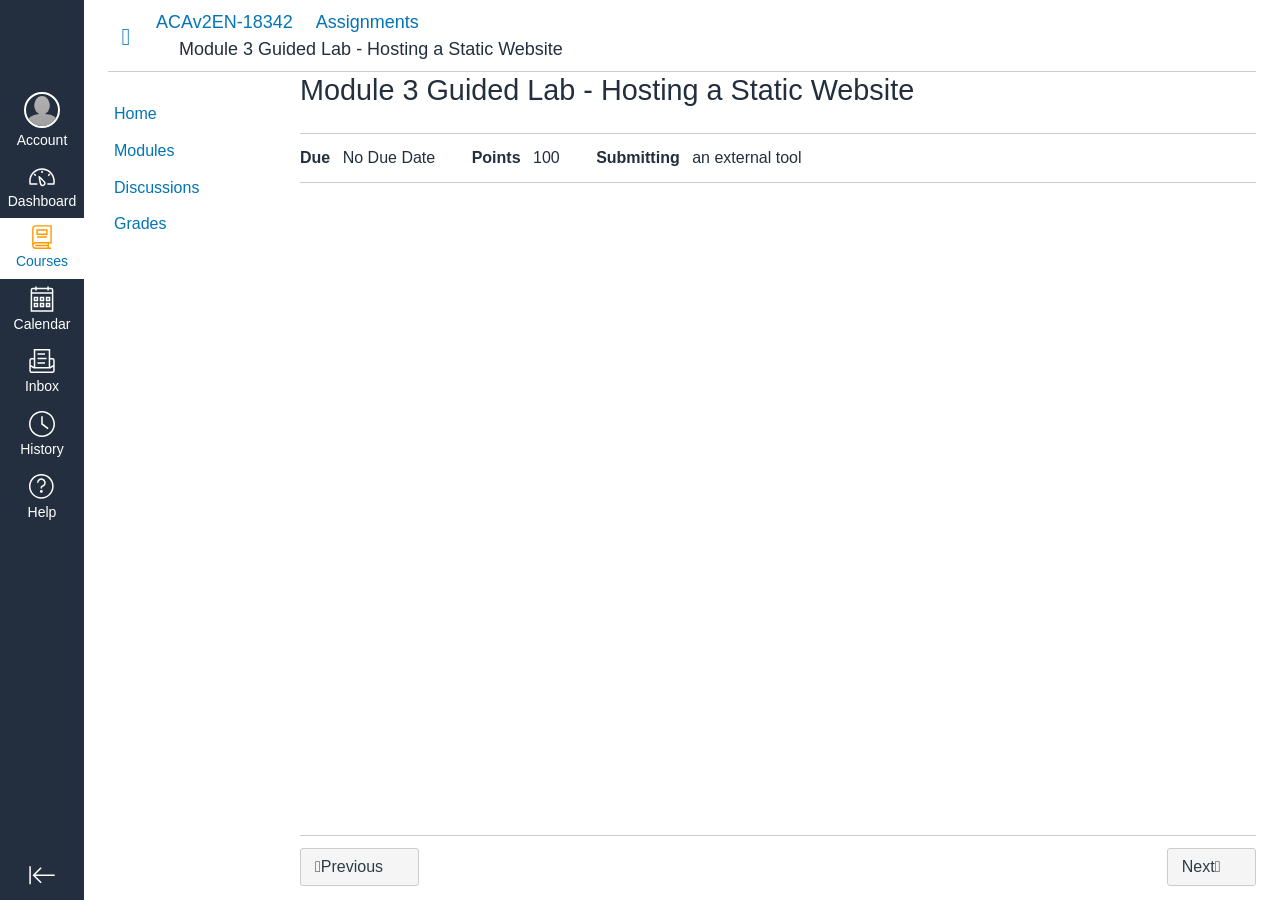
==== index.html @ f950e0c1 "static website" ====
<!DOCTYPE html>
<!-- saved from url=(0090)https://awsacademy.instructure.com/courses/18342/assignments/147655?module_item_id=1503015 -->
<html class="" dir="ltr" lang="en"><head><meta http-equiv="Content-Type" content="text/html; charset=UTF-8">
  
  <meta name="sentry-trace" content="92bba5d612334ba9909dcc5f25b57847-c529795a27c467dd-0">
  <link rel="preload" href="https://du11hjcvx0uqb.cloudfront.net/dist/fonts/lato/extended/Lato-Regular-bd03a2cc27.woff2" as="font" type="font/woff2" crossorigin="anonmyous">
  <link rel="preload" href="https://du11hjcvx0uqb.cloudfront.net/dist/fonts/lato/extended/Lato-Bold-cccb897485.woff2" as="font" type="font/woff2" crossorigin="anonmyous">
  <link rel="preload" href="https://du11hjcvx0uqb.cloudfront.net/dist/fonts/lato/extended/Lato-Italic-4eb103b4d1.woff2" as="font" type="font/woff2" crossorigin="anonmyous">
  <link rel="stylesheet" media="screen" href="./index_files/fonts-43e9c545fc.css">
    <script async="" src="./index_files/analytics.js.download"></script><script>if (navigator.userAgent.match(/(MSIE|Trident\/)/)) location.replace('/ie-is-not-supported.html')</script>
  
  <link rel="shortcut icon" type="image/x-icon" href="https://instructure-uploads-pdx.s3.us-west-2.amazonaws.com/account_156910000000000001/attachments/1901/aws_logo.png">
  <link rel="apple-touch-icon" href="https://du11hjcvx0uqb.cloudfront.net/dist/images/apple-touch-icon-585e5d997d.png">
  <link rel="stylesheet" media="all" href="./index_files/variables-7dd4b80918af0e0218ec0229e4bd5873.css">
  <link rel="stylesheet" media="all" href="./index_files/common-ade423d068.css">
  <meta name="apple-itunes-app" content="app-id=480883488">
<link rel="manifest" href="https://awsacademy.instructure.com/web-app-manifest/manifest.json">
  <meta name="viewport" content="width=device-width, initial-scale=1">
  <meta name="theme-color" content="#232f3e">
  <link rel="stylesheet" media="all" href="./index_files/assignments-492b59adc7.css">
<link rel="stylesheet" media="all" href="./index_files/new_user_tutorials-2950c871dd.css">
  
  <script>
    function _earlyClick(e){
      var c = e.target
      while (c && c.ownerDocument) {
        if (c.getAttribute('href') == '#' || c.getAttribute('data-method')) {
          if (!e.defaultPrevented) {
            e.preventDefault()
          }
          (_earlyClick.clicks = _earlyClick.clicks || []).push(c)
          break
        }
        c = c.parentNode
      }
    }
    document.addEventListener('click', _earlyClick)
  </script>


  <script>
    INST = {"environment":"production","allowMediaComments":true,"kalturaSettings":{"domain":"pdx.nv.instructuremedia.com","resource_domain":"pdx.nv.instructuremedia.com","rtmp_domain":"pdx.rtmp.instructuremedia.com","partner_id":3,"subpartner_id":0,"player_ui_conf":0,"kcw_ui_conf":0,"upload_ui_conf":0,"max_file_size_bytes":534773760,"js_uploader":"yes"},"disableGooglePreviews":true,"logPageViews":true,"editorButtons":[{"name":"6-Vocareum Labs","id":1253720,"favorite":false,"url":"https://labs.vocareum.com/lti/vclab.php","icon_url":"https://labs.vocareum.com/shared/ico/v_42x42.png","canvas_icon_class":null,"width":800,"height":400,"use_tray":false,"description":""}]};
    ENV = {"ASSET_HOST":"https://du11hjcvx0uqb.cloudfront.net","active_brand_config_json_url":"https://du11hjcvx0uqb.cloudfront.net/dist/brandable_css/d6bd41b00138c124f462107ddd2162d8/variables-7dd4b80918af0e0218ec0229e4bd5873.json","url_to_what_gets_loaded_inside_the_tinymce_editor_css":["https://du11hjcvx0uqb.cloudfront.net/dist/brandable_css/d6bd41b00138c124f462107ddd2162d8/variables-7dd4b80918af0e0218ec0229e4bd5873.css","https://du11hjcvx0uqb.cloudfront.net/dist/brandable_css/new_styles_normal_contrast/bundles/what_gets_loaded_inside_the_tinymce_editor-a64c7fe33c.css","https://du11hjcvx0uqb.cloudfront.net/dist/brandable_css/no_variables/bundles/fonts-43e9c545fc.css"],"url_for_high_contrast_tinymce_editor_css":["https://du11hjcvx0uqb.cloudfront.net/dist/brandable_css/default/variables-high_contrast-7dd4b80918af0e0218ec0229e4bd5873.css","https://du11hjcvx0uqb.cloudfront.net/dist/brandable_css/new_styles_high_contrast/bundles/what_gets_loaded_inside_the_tinymce_editor-fa0672d544.css","https://du11hjcvx0uqb.cloudfront.net/dist/brandable_css/no_variables/bundles/fonts-43e9c545fc.css"],"current_user_id":"67122","current_user_global_id":"156910000000067122","current_user_roles":["user","student"],"current_user_is_student":true,"current_user_types":[],"current_user_disabled_inbox":false,"discussions_reporting":true,"files_domain":"cluster284.canvas-user-content.com","DOMAIN_ROOT_ACCOUNT_ID":"156910000000000001","k12":false,"help_link_name":"Help","help_link_icon":"help","use_high_contrast":false,"auto_show_cc":false,"disable_celebrations":false,"disable_keyboard_shortcuts":false,"LTI_LAUNCH_FRAME_ALLOWANCES":["geolocation *","microphone *","camera *","midi *","encrypted-media *","autoplay *","clipboard-write *","display-capture *"],"DEEP_LINKING_POST_MESSAGE_ORIGIN":"https://awsacademy.instructure.com","DEEP_LINKING_LOGGING":null,"comment_library_suggestions_enabled":false,"SETTINGS":{"open_registration":true,"collapse_global_nav":false,"release_notes_badge_disabled":false,"filter_speed_grader_by_student_group":false},"FULL_STORY_ENABLED":false,"SENTRY_FRONTEND":{"dsn":"https://355a1d96717e4038ac25aa852fa79a8f@sentry.insops.net/388","org_slug":"instructure","base_url":"https://sentry.insops.net","normalized_route":"/courses/{course_id}/assignments/{id}","errors_sample_rate":"0.0005","traces_sample_rate":"0.0005","url_deny_pattern":"instructure-uploads.*amazonaws.com","environment":"Production","revision":"canvas-lms@20220427.206"},"API_GATEWAY_URI":"https://api.us-west-2.instructure.com/graphql/future","DATA_COLLECTION_ENDPOINT":"https://canvas-frontend-data-pdx-prod.inscloudgate.net/submit","DIRECT_SHARE_ENABLED":false,"FEATURES":{"featured_help_links":true,"feature_flag_filters":true,"conferencing_in_planner":true,"word_count_in_speed_grader":true,"observer_picker":false,"lti_platform_storage":false,"scale_equation_images":true,"new_equation_editor":true,"buttons_and_icons_cropper":false,"course_paces_blackout_dates":false,"product_tours":false,"files_dnd":true,"usage_rights_discussion_topics":true,"granular_permissions_manage_users":true,"create_course_subaccount_picker":true,"lti_deep_linking_module_index_menu_modal":true,"lti_multiple_assignment_deep_linking":true,"buttons_and_icons_root_account":false,"embedded_release_notes":true,"canvas_k6_theme":false,"new_math_equation_handling":true},"current_user":{"id":"67122","anonymous_id":"1fsi","display_name":"KARINGALA ARUSH","avatar_image_url":"https://awsacademy.instructure.com/images/messages/avatar-50.png","html_url":"https://awsacademy.instructure.com/about/67122","pronouns":null},"page_view_update_url":"/page_views/15efdcd4-dd0a-467d-abfa-5e573e029f82?page_view_token=eyJ0eXAiOiJKV1QiLCJhbGciOiJIUzI1NiJ9.eyJpIjoiMTVlZmRjZDQtZGQwYS00NjdkLWFiZmEtNWU1NzNlMDI5ZjgyIiwidSI6MTU2OTEwMDAwMDAwMDY3MTIyLCJjIjoiMjAyMi0wNS0wMVQxMzowODo0MC4xNVoifQ.XmEaYxtPCYfEEmZvnhrkFov3ZyvgoB962ejs9Vl2hf4","context_asset_string":"course_18342","ping_url":"https://awsacademy.instructure.com/api/v1/courses/18342/ping","TIMEZONE":"Asia/Kolkata","CONTEXT_TIMEZONE":"Asia/Kolkata","LOCALES":["en"],"BIGEASY_LOCALE":"en_US","FULLCALENDAR_LOCALE":"en","MOMENT_LOCALE":"en","rce_auto_save_max_age_ms":86400000,"K5_USER":false,"K5_HOMEROOM_COURSE":false,"K5_SUBJECT_COURSE":false,"media_comment_asset_string":"user_67122","COURSE_ID":"18342","SUBMISSION_ID":"9981021","FIRST_ANNOTATION_SUBMISSION":false,"redirect_return_success_url":"https://awsacademy.instructure.com/courses/18342/modules","redirect_return_cancel_url":"https://awsacademy.instructure.com/courses/18342/modules","badge_counts":{"submissions":0},"notices":[],"active_context_tab":"assignments"};
    BRANDABLE_CSS_HANDLEBARS_INDEX = [["new_styles_normal_contrast","new_styles_high_contrast","new_styles_normal_contrast_rtl","new_styles_high_contrast_rtl"],{"10":["8300658022",0,"250b5824c2",2],"15":["fc26aa5fd4",0,"f904416063",2],"19":["df5777ed9c"],"61":["f3934dab06","f405852bb2","ee5810890b","3fd9943b9a"],"64":["6d90a3d213",0,"cace9d4281",2],"67":["8b57f54e71",0,"43833dde85",2],"71":["35b89b103a","4304be7d41","58dbfc2651","2932678b1c"],"06":["4526e0502d",0,"4ca4dedba8",2],"f0":["7c947dce20",0,0,0],"c8":["12d5e4d1e8","9f7b02d283","4ebd280f3e","b547456f4c"],"1e":["7360c722db","d924b1a50e","de7069e18f","b579f0fc1d"],"b3":["8ebc71ebc3","cf8efa05c8","4efdc93a21","fd6d3a9780"],"4f":["0a2c3dcf2f",0,"79668e6396",2],"0c":["c26e82abac",0,"b71e9cbd6d",2],"da":["efb9fe6d7c","edbd1b5e83","a6dc56afb7","dfb2d13098"],"1d":["a3bfcb7961",0,"90682b3bbe",2],"08":["64bff5a97d"],"e2":["11429f119a"],"9f":["35936a18c3",0,0,0],"2b":["abf63f48ef","bf8e135ffe","378e0c136b","9833e305e6"],"2c":["6d919206cd",0,0,0],"c2":["6f2721ae01"],"9c":["ecafc938e4",0,"59e7c22304",2],"c5":["ebf0e1382f","7f587d9a8a","afbdabf23d","0d398196a8"],"f2":["51574f9b13"]}]
;
  </script>

  <link rel="preload" href="./index_files/variables-7dd4b80918af0e0218ec0229e4bd5873.js.download" as="script" type="text/javascript"><link rel="preload" href="./index_files/Kolkata-fbfe2cfe65.js.download" as="script" type="text/javascript"><link rel="preload" href="./index_files/Kolkata-fbfe2cfe65.js.download" as="script" type="text/javascript"><link rel="preload" href="./index_files/en_US-80a0ce259b.js.download" as="script" type="text/javascript"><link rel="preload" href="./index_files/main-e-c4c37afc1e.js.download" as="script" type="text/javascript"><script>
//<![CDATA[

      ;["https://du11hjcvx0uqb.cloudfront.net/dist/brandable_css/d6bd41b00138c124f462107ddd2162d8/variables-7dd4b80918af0e0218ec0229e4bd5873.js", "https://du11hjcvx0uqb.cloudfront.net/dist/timezone/Asia/Kolkata-fbfe2cfe65.js", "https://du11hjcvx0uqb.cloudfront.net/dist/timezone/Asia/Kolkata-fbfe2cfe65.js", "https://du11hjcvx0uqb.cloudfront.net/dist/timezone/en_US-80a0ce259b.js", "https://du11hjcvx0uqb.cloudfront.net/dist/webpack-production/main-e-c4c37afc1e.js"].forEach(function(src) {
        var s = document.createElement('script')
        s.src = src
        s.async = false
        document.head.appendChild(s)
      });
//]]>
</script><script src="./index_files/variables-7dd4b80918af0e0218ec0229e4bd5873.js.download"></script><script src="./index_files/Kolkata-fbfe2cfe65.js.download"></script><script src="./index_files/Kolkata-fbfe2cfe65.js.download"></script><script src="./index_files/en_US-80a0ce259b.js.download"></script><script src="./index_files/main-e-c4c37afc1e.js.download"></script><link rel="preload" href="./index_files/2-c-479fa71934.js.download" as="script" type="text/javascript"><link rel="preload" href="./index_files/14-c-54f4e66a3c.js.download" as="script" type="text/javascript"><link rel="preload" href="./index_files/external_tools_show-c-989d805991.js.download" as="script" type="text/javascript"><link rel="preload" href="./index_files/external_tool_redirect-c-5e7878b011.js.download" as="script" type="text/javascript"><link rel="preload" href="./index_files/0-c-01a38a611c.js.download" as="script" type="text/javascript"><link rel="preload" href="./index_files/1-c-db599e5793.js.download" as="script" type="text/javascript"><link rel="preload" href="./index_files/6-c-74bb245ec7.js.download" as="script" type="text/javascript"><link rel="preload" href="./index_files/7-c-8b18744749.js.download" as="script" type="text/javascript"><link rel="preload" href="./index_files/8-c-c5f6a401eb.js.download" as="script" type="text/javascript"><link rel="preload" href="./index_files/9-c-a96d96e6bd.js.download" as="script" type="text/javascript"><link rel="preload" href="./index_files/10-c-9bc1ebed8d.js.download" as="script" type="text/javascript"><link rel="preload" href="./index_files/module_sequence_footer-c-70f4407bd9.js.download" as="script" type="text/javascript"><link rel="preload" href="./index_files/3-c-623dc70b77.js.download" as="script" type="text/javascript"><link rel="preload" href="./index_files/4-c-1fdbd52c5d.js.download" as="script" type="text/javascript"><link rel="preload" href="./index_files/115-c-e67fa9fff6.js.download" as="script" type="text/javascript"><link rel="preload" href="./index_files/navigation_header-c-1569967c08.js.download" as="script" type="text/javascript"><script>
//<![CDATA[
(window.bundles || (window.bundles = [])).push('external_tools_show');
(window.bundles || (window.bundles = [])).push('external_tool_redirect');
(window.bundles || (window.bundles = [])).push('module_sequence_footer');
(window.bundles || (window.bundles = [])).push('navigation_header');
//]]>
</script>
  <title>Module 3  Guided Lab - Hosting a Static Website</title>
  
  <script>
    window.ga=window.ga||function(){(ga.q=ga.q||[]).push(arguments)};ga.l=+new Date;
    ga('create', "UA-9138420-1", 'auto');
      ga('set', 'userId', "6137c7b223ac00459f555fd8b76a8c99");
    ga('set', 'dimension1', "100");
    ga('set', 'dimension2', "00");
    ga('set', 'dimension3', "0");
    ga('set', 'dimension4', "Higher Ed");
    ga('send', 'pageview');
    (window.requestIdleCallback || window.setTimeout)(function(){
      var s=document.createElement('script'), m=document.getElementsByTagName('script')[0]
      s.async=1; s.src='https://www.google-analytics.com/analytics.js'
      m.parentNode.insertBefore(s,m)
    });
  </script>



<style type="text/css"></style><script charset="utf-8" src="./index_files/148-c-af455996a4.js.download"></script><script charset="utf-8" src="./index_files/4261-c-47fa7713c9.js.download"></script><script src="./index_files/CanvasRegistrationFormUpdate.js.download"></script><script charset="utf-8" src="./index_files/0-c-01a38a611c.js.download"></script><script charset="utf-8" src="./index_files/1-c-db599e5793.js.download"></script><script charset="utf-8" src="./index_files/2-c-479fa71934.js.download"></script><script charset="utf-8" src="./index_files/3-c-623dc70b77.js.download"></script><script charset="utf-8" src="./index_files/4-c-1fdbd52c5d.js.download"></script><script charset="utf-8" src="./index_files/5-c-96b074fb62.js.download"></script><script charset="utf-8" src="./index_files/9-c-a96d96e6bd.js.download"></script><script charset="utf-8" src="./index_files/13-c-b6755d6638.js.download"></script><script charset="utf-8" src="./index_files/33-c-f857537fc0.js.download"></script><script charset="utf-8" src="./index_files/36-c-612330e3c9.js.download"></script><script charset="utf-8" src="./index_files/59-c-d65a68883c.js.download"></script><script charset="utf-8" src="./index_files/74-c-fe6ec10a6d.js.download"></script><script charset="utf-8" src="./index_files/4150-c-aa8dea2883.js.download"></script><script charset="utf-8" src="./index_files/14-c-54f4e66a3c.js.download"></script><script charset="utf-8" src="./index_files/external_tools_show-c-989d805991.js.download"></script><script charset="utf-8" src="./index_files/external_tool_redirect-c-5e7878b011.js.download"></script><script charset="utf-8" src="./index_files/6-c-74bb245ec7.js.download"></script><script charset="utf-8" src="./index_files/7-c-8b18744749.js.download"></script><script charset="utf-8" src="./index_files/8-c-c5f6a401eb.js.download"></script><script charset="utf-8" src="./index_files/10-c-9bc1ebed8d.js.download"></script><script charset="utf-8" src="./index_files/module_sequence_footer-c-70f4407bd9.js.download"></script><script charset="utf-8" src="./index_files/115-c-e67fa9fff6.js.download"></script><script charset="utf-8" src="./index_files/navigation_header-c-1569967c08.js.download"></script><script charset="utf-8" src="./index_files/inst_fs_service_worker-c-6b1c015024.js.download"></script><style type="text/css" data-glamor=""></style><script charset="utf-8" src="./index_files/45-c-228a3b99a3.js.download"></script><script charset="utf-8" src="./index_files/68-c-ef56a5e986.js.download"></script><script charset="utf-8" src="./index_files/4201-c-f5ee7e2f6c.js.download"></script><style type="text/css">.mejs-offscreen{clip:rect(1px 1px 1px 1px);clip:rect(1px,1px,1px,1px);clip-path:polygon(0px 0,0 0,0 0,0 0);position:absolute!important;height:1px;width:1px;overflow:hidden}.mejs-container{position:relative;background:#000;font-family:Helvetica,Arial,serif;text-align:left;vertical-align:top;text-indent:0}.mejs-fill-container,.mejs-fill-container .mejs-container{width:100%;height:100%}.mejs-fill-container{overflow:hidden}.mejs-container:focus{outline:0}.me-plugin{position:absolute}.mejs-embed,.mejs-embed body{width:100%;height:100%;margin:0;padding:0;background:#000;overflow:hidden}.mejs-fullscreen{overflow:hidden!important}.mejs-container-fullscreen{position:fixed;left:0;top:0;right:0;bottom:0;overflow:hidden;z-index:1000}.mejs-container-fullscreen .mejs-mediaelement,.mejs-container-fullscreen video{width:100%;height:100%}.mejs-clear{clear:both}.mejs-background{position:absolute;top:0;left:0}.mejs-mediaelement{position:absolute;top:0;left:0;width:100%;height:100%}.mejs-poster{position:absolute;top:0;left:0;background-size:contain;background-position:50% 50%;background-repeat:no-repeat}:root .mejs-poster img{display:none}.mejs-poster img{border:0;padding:0}.mejs-overlay{position:absolute;top:0;left:0}.mejs-overlay-play{cursor:pointer}.mejs-overlay-button{position:absolute;top:50%;left:50%;width:100px;height:100px;margin:-50px 0 0 -50px;background:url(https://du11hjcvx0uqb.cloudfront.net/dist/webpack-production/746c3af7a145a09239a36e5ef61cfea0.svg) no-repeat}.no-svg .mejs-overlay-button{background-image:url(https://du11hjcvx0uqb.cloudfront.net/dist/webpack-production/716436fb3df0d29e6b37dd62d952676a.png)}.mejs-overlay:hover .mejs-overlay-button{background-position:0 -100px}.mejs-overlay-loading{position:absolute;top:50%;left:50%;width:80px;height:80px;margin:-40px 0 0 -40px;background:#333;background:url(https://du11hjcvx0uqb.cloudfront.net/dist/webpack-production/703c659e4bf563a05c6338a1727e006c.png);background:rgba(0,0,0,.9);background:-webkit-gradient(linear,0 0,0 100%,from(rgba(50,50,50,.9)),to(rgba(0,0,0,.9)));background:-webkit-linear-gradient(top,rgba(50,50,50,.9),rgba(0,0,0,.9));background:-moz-linear-gradient(top,rgba(50,50,50,.9),rgba(0,0,0,.9));background:-o-linear-gradient(top,rgba(50,50,50,.9),rgba(0,0,0,.9));background:-ms-linear-gradient(top,rgba(50,50,50,.9),rgba(0,0,0,.9));background:linear-gradient(rgba(50,50,50,.9),rgba(0,0,0,.9))}.mejs-overlay-loading span{display:block;width:80px;height:80px;background:transparent url(https://du11hjcvx0uqb.cloudfront.net/dist/webpack-production/76b326f4d44222126fee21076595bef5.gif) 50% 50% no-repeat}.mejs-container .mejs-controls{position:absolute;list-style-type:none;margin:0;padding:0;bottom:0;left:0;background:url(https://du11hjcvx0uqb.cloudfront.net/dist/webpack-production/703c659e4bf563a05c6338a1727e006c.png);background:rgba(0,0,0,.7);background:-webkit-gradient(linear,0 0,0 100%,from(rgba(50,50,50,.7)),to(rgba(0,0,0,.7)));background:-webkit-linear-gradient(top,rgba(50,50,50,.7),rgba(0,0,0,.7));background:-moz-linear-gradient(top,rgba(50,50,50,.7),rgba(0,0,0,.7));background:-o-linear-gradient(top,rgba(50,50,50,.7),rgba(0,0,0,.7));background:-ms-linear-gradient(top,rgba(50,50,50,.7),rgba(0,0,0,.7));background:linear-gradient(rgba(50,50,50,.7),rgba(0,0,0,.7));height:30px;width:100%}.mejs-container .mejs-controls div{list-style-type:none;background-image:none;display:block;float:left;margin:0;padding:0;width:26px;height:26px;font-size:11px;line-height:11px;font-family:Helvetica,Arial,serif;border:0}.mejs-controls .mejs-button button{cursor:pointer;display:block;font-size:0;line-height:0;text-decoration:none;margin:7px 5px;padding:0;position:absolute;height:16px;width:16px;border:0;background:transparent url(https://du11hjcvx0uqb.cloudfront.net/dist/webpack-production/40f56f5a736da4effeb790cedb8a52f0.svg) no-repeat}.no-svg .mejs-controls .mejs-button button{background-image:url(https://du11hjcvx0uqb.cloudfront.net/dist/webpack-production/24a0227fbdd3acfd86ff03fc3fc6c8a4.png)}.mejs-controls .mejs-button button:focus{outline:dotted 1px #999}.mejs-container .mejs-controls .mejs-time{color:#fff;display:block;height:17px;width:auto;padding:10px 3px 0;overflow:hidden;text-align:center;-moz-box-sizing:content-box;-webkit-box-sizing:content-box;box-sizing:content-box}.mejs-container .mejs-controls .mejs-time a{color:#fff;font-size:11px;line-height:12px;display:block;float:left;margin:1px 2px 0 0;width:auto}.mejs-controls .mejs-play button{background-position:0 0}.mejs-controls .mejs-pause button{background-position:0 -16px}.mejs-controls .mejs-stop button{background-position:-112px 0}.mejs-controls div.mejs-time-rail{direction:ltr;width:200px;padding-top:5px}.mejs-controls .mejs-time-rail span,.mejs-controls .mejs-time-rail a{display:block;position:absolute;width:180px;height:10px;-webkit-border-radius:2px;-moz-border-radius:2px;border-radius:2px;cursor:pointer}.mejs-controls .mejs-time-rail .mejs-time-total{margin:5px;background:#333;background:rgba(50,50,50,.8);background:-webkit-gradient(linear,0 0,0 100%,from(rgba(30,30,30,.8)),to(rgba(60,60,60,.8)));background:-webkit-linear-gradient(top,rgba(30,30,30,.8),rgba(60,60,60,.8));background:-moz-linear-gradient(top,rgba(30,30,30,.8),rgba(60,60,60,.8));background:-o-linear-gradient(top,rgba(30,30,30,.8),rgba(60,60,60,.8));background:-ms-linear-gradient(top,rgba(30,30,30,.8),rgba(60,60,60,.8));background:linear-gradient(rgba(30,30,30,.8),rgba(60,60,60,.8))}.mejs-controls .mejs-time-rail .mejs-time-buffering{width:100%;background-image:-o-linear-gradient(-45deg,rgba(255,255,255,.15) 25%,transparent 25%,transparent 50%,rgba(255,255,255,.15) 50%,rgba(255,255,255,.15) 75%,transparent 75%,transparent);background-image:-webkit-gradient(linear,0 100%,100% 0,color-stop(0.25,rgba(255,255,255,.15)),color-stop(0.25,transparent),color-stop(0.5,transparent),color-stop(0.5,rgba(255,255,255,.15)),color-stop(0.75,rgba(255,255,255,.15)),color-stop(0.75,transparent),to(transparent));background-image:-webkit-linear-gradient(-45deg,rgba(255,255,255,.15) 25%,transparent 25%,transparent 50%,rgba(255,255,255,.15) 50%,rgba(255,255,255,.15) 75%,transparent 75%,transparent);background-image:-moz-linear-gradient(-45deg,rgba(255,255,255,.15) 25%,transparent 25%,transparent 50%,rgba(255,255,255,.15) 50%,rgba(255,255,255,.15) 75%,transparent 75%,transparent);background-image:-ms-linear-gradient(-45deg,rgba(255,255,255,.15) 25%,transparent 25%,transparent 50%,rgba(255,255,255,.15) 50%,rgba(255,255,255,.15) 75%,transparent 75%,transparent);background-image:linear-gradient(-45deg,rgba(255,255,255,.15) 25%,transparent 25%,transparent 50%,rgba(255,255,255,.15) 50%,rgba(255,255,255,.15) 75%,transparent 75%,transparent);-webkit-background-size:15px 15px;-moz-background-size:15px 15px;-o-background-size:15px 15px;background-size:15px 15px;-webkit-animation:buffering-stripes 2s linear infinite;-moz-animation:buffering-stripes 2s linear infinite;-ms-animation:buffering-stripes 2s linear infinite;-o-animation:buffering-stripes 2s linear infinite;animation:buffering-stripes 2s linear infinite}@-webkit-keyframes buffering-stripes{from{background-position:0 0}to{background-position:30px 0}}@-moz-keyframes buffering-stripes{from{background-position:0 0}to{background-position:30px 0}}@-ms-keyframes buffering-stripes{from{background-position:0 0}to{background-position:30px 0}}@-o-keyframes buffering-stripes{from{background-position:0 0}to{background-position:30px 0}}@keyframes buffering-stripes{from{background-position:0 0}to{background-position:30px 0}}.mejs-controls .mejs-time-rail .mejs-time-loaded{background:#3caac8;background:rgba(60,170,200,.8);background:-webkit-gradient(linear,0 0,0 100%,from(rgba(44,124,145,.8)),to(rgba(78,183,212,.8)));background:-webkit-linear-gradient(top,rgba(44,124,145,.8),rgba(78,183,212,.8));background:-moz-linear-gradient(top,rgba(44,124,145,.8),rgba(78,183,212,.8));background:-o-linear-gradient(top,rgba(44,124,145,.8),rgba(78,183,212,.8));background:-ms-linear-gradient(top,rgba(44,124,145,.8),rgba(78,183,212,.8));background:linear-gradient(rgba(44,124,145,.8),rgba(78,183,212,.8));width:0}.mejs-controls .mejs-time-rail .mejs-time-current{background:#fff;background:rgba(255,255,255,.8);background:-webkit-gradient(linear,0 0,0 100%,from(rgba(255,255,255,.9)),to(rgba(200,200,200,.8)));background:-webkit-linear-gradient(top,rgba(255,255,255,.9),rgba(200,200,200,.8));background:-moz-linear-gradient(top,rgba(255,255,255,.9),rgba(200,200,200,.8));background:-o-linear-gradient(top,rgba(255,255,255,.9),rgba(200,200,200,.8));background:-ms-linear-gradient(top,rgba(255,255,255,.9),rgba(200,200,200,.8));background:linear-gradient(rgba(255,255,255,.9),rgba(200,200,200,.8));width:0}.mejs-controls .mejs-time-rail .mejs-time-handle{display:none;position:absolute;margin:0;width:10px;background:#fff;-webkit-border-radius:5px;-moz-border-radius:5px;border-radius:5px;cursor:pointer;border:solid 2px #333;top:-2px;text-align:center}.mejs-controls .mejs-time-rail .mejs-time-float{position:absolute;display:none;background:#eee;width:36px;height:17px;border:solid 1px #333;top:-26px;margin-left:-18px;text-align:center;color:#111}.mejs-controls .mejs-time-rail .mejs-time-float-current{margin:2px;width:30px;display:block;text-align:center;left:0}.mejs-controls .mejs-time-rail .mejs-time-float-corner{position:absolute;display:block;width:0;height:0;line-height:0;border:solid 5px #eee;border-color:#eee transparent transparent;-webkit-border-radius:0;-moz-border-radius:0;border-radius:0;top:15px;left:13px}.mejs-long-video .mejs-controls .mejs-time-rail .mejs-time-float{width:48px}.mejs-long-video .mejs-controls .mejs-time-rail .mejs-time-float-current{width:44px}.mejs-long-video .mejs-controls .mejs-time-rail .mejs-time-float-corner{left:18px}.mejs-controls .mejs-fullscreen-button button{background-position:-32px 0}.mejs-controls .mejs-unfullscreen button{background-position:-32px -16px}.mejs-controls .mejs-volume-button{}.mejs-controls .mejs-mute button{background-position:-16px -16px}.mejs-controls .mejs-unmute button{background-position:-16px 0}.mejs-controls .mejs-volume-button{position:relative}.mejs-controls .mejs-volume-button .mejs-volume-slider{height:115px;width:25px;background:url(https://du11hjcvx0uqb.cloudfront.net/dist/webpack-production/703c659e4bf563a05c6338a1727e006c.png);background:rgba(50,50,50,.7);-webkit-border-radius:0;-moz-border-radius:0;border-radius:0;top:-115px;left:0;z-index:1;position:absolute;margin:0}.mejs-controls .mejs-volume-button:hover{-webkit-border-radius:0 0 4px 4px;-moz-border-radius:0 0 4px 4px;border-radius:0 0 4px 4px}.mejs-controls .mejs-volume-button .mejs-volume-slider .mejs-volume-total{position:absolute;left:11px;top:8px;width:2px;height:100px;background:#ddd;background:rgba(255,255,255,.5);margin:0}.mejs-controls .mejs-volume-button .mejs-volume-slider .mejs-volume-current{position:absolute;left:11px;top:8px;width:2px;height:100px;background:#ddd;background:rgba(255,255,255,.9);margin:0}.mejs-controls .mejs-volume-button .mejs-volume-slider .mejs-volume-handle{position:absolute;left:4px;top:-3px;width:16px;height:6px;background:#ddd;background:rgba(255,255,255,.9);cursor:N-resize;-webkit-border-radius:1px;-moz-border-radius:1px;border-radius:1px;margin:0}.mejs-controls a.mejs-horizontal-volume-slider{height:26px;width:56px;position:relative;display:block;float:left;vertical-align:middle}.mejs-controls .mejs-horizontal-volume-slider .mejs-horizontal-volume-total{position:absolute;left:0;top:11px;width:50px;height:8px;margin:0;padding:0;font-size:1px;-webkit-border-radius:2px;-moz-border-radius:2px;border-radius:2px;background:#333;background:rgba(50,50,50,.8);background:-webkit-gradient(linear,0 0,0 100%,from(rgba(30,30,30,.8)),to(rgba(60,60,60,.8)));background:-webkit-linear-gradient(top,rgba(30,30,30,.8),rgba(60,60,60,.8));background:-moz-linear-gradient(top,rgba(30,30,30,.8),rgba(60,60,60,.8));background:-o-linear-gradient(top,rgba(30,30,30,.8),rgba(60,60,60,.8));background:-ms-linear-gradient(top,rgba(30,30,30,.8),rgba(60,60,60,.8));background:linear-gradient(rgba(30,30,30,.8),rgba(60,60,60,.8))}.mejs-controls .mejs-horizontal-volume-slider .mejs-horizontal-volume-current{position:absolute;left:0;top:11px;width:50px;height:8px;margin:0;padding:0;font-size:1px;-webkit-border-radius:2px;-moz-border-radius:2px;border-radius:2px;background:#fff;background:rgba(255,255,255,.8);background:-webkit-gradient(linear,0 0,0 100%,from(rgba(255,255,255,.9)),to(rgba(200,200,200,.8)));background:-webkit-linear-gradient(top,rgba(255,255,255,.9),rgba(200,200,200,.8));background:-moz-linear-gradient(top,rgba(255,255,255,.9),rgba(200,200,200,.8));background:-o-linear-gradient(top,rgba(255,255,255,.9),rgba(200,200,200,.8));background:-ms-linear-gradient(top,rgba(255,255,255,.9),rgba(200,200,200,.8));background:linear-gradient(rgba(255,255,255,.9),rgba(200,200,200,.8))}.mejs-controls .mejs-horizontal-volume-slider .mejs-horizontal-volume-handle{display:none}.mejs-controls .mejs-captions-button{position:relative}.mejs-controls .mejs-captions-button button{background-position:-48px 0}.mejs-controls .mejs-captions-button .mejs-captions-selector{position:absolute;bottom:26px;right:-51px;width:85px;height:100px;background:url(https://du11hjcvx0uqb.cloudfront.net/dist/webpack-production/703c659e4bf563a05c6338a1727e006c.png);background:rgba(50,50,50,.7);border:solid 1px transparent;padding:10px 10px 0;overflow:hidden;-webkit-border-radius:0;-moz-border-radius:0;border-radius:0}.mejs-controls .mejs-captions-button .mejs-captions-selector ul{margin:0;padding:0;display:block;list-style-type:none!important;overflow:hidden}.mejs-controls .mejs-captions-button .mejs-captions-selector ul li{margin:0 0 6px;padding:0;list-style-type:none!important;display:block;color:#fff;overflow:hidden}.mejs-controls .mejs-captions-button .mejs-captions-selector ul li input{clear:both;float:left;margin:3px 3px 0 5px}.mejs-controls .mejs-captions-button .mejs-captions-selector ul li label{width:55px;float:left;padding:4px 0 0;line-height:15px;font-family:Helvetica,Arial,serif;font-size:10px}.mejs-controls .mejs-captions-button .mejs-captions-translations{font-size:10px;margin:0 0 5px}.mejs-chapters{position:absolute;top:0;left:0;border-right:solid 1px #fff;width:10000px;z-index:1}.mejs-chapters .mejs-chapter{position:absolute;float:left;background:#222;background:rgba(0,0,0,.7);background:-webkit-gradient(linear,0 0,0 100%,from(rgba(50,50,50,.7)),to(rgba(0,0,0,.7)));background:-webkit-linear-gradient(top,rgba(50,50,50,.7),rgba(0,0,0,.7));background:-moz-linear-gradient(top,rgba(50,50,50,.7),rgba(0,0,0,.7));background:-o-linear-gradient(top,rgba(50,50,50,.7),rgba(0,0,0,.7));background:-ms-linear-gradient(top,rgba(50,50,50,.7),rgba(0,0,0,.7));background:linear-gradient(rgba(50,50,50,.7),rgba(0,0,0,.7));filter:progid:DXImageTransform.Microsoft.Gradient(GradientType=0, startColorstr=#323232, endColorstr=#000000);overflow:hidden;border:0}.mejs-chapters .mejs-chapter .mejs-chapter-block{font-size:11px;color:#fff;padding:5px;display:block;border-right:solid 1px #333;border-bottom:solid 1px #333;cursor:pointer}.mejs-chapters .mejs-chapter .mejs-chapter-block-last{border-right:0}.mejs-chapters .mejs-chapter .mejs-chapter-block:hover{background:#666;background:rgba(102,102,102,.7);background:-webkit-gradient(linear,0 0,0 100%,from(rgba(102,102,102,.7)),to(rgba(50,50,50,.6)));background:-webkit-linear-gradient(top,rgba(102,102,102,.7),rgba(50,50,50,.6));background:-moz-linear-gradient(top,rgba(102,102,102,.7),rgba(50,50,50,.6));background:-o-linear-gradient(top,rgba(102,102,102,.7),rgba(50,50,50,.6));background:-ms-linear-gradient(top,rgba(102,102,102,.7),rgba(50,50,50,.6));background:linear-gradient(rgba(102,102,102,.7),rgba(50,50,50,.6));filter:progid:DXImageTransform.Microsoft.Gradient(GradientType=0, startColorstr=#666666, endColorstr=#323232)}.mejs-chapters .mejs-chapter .mejs-chapter-block .ch-title{font-size:12px;font-weight:700;display:block;white-space:nowrap;text-overflow:ellipsis;margin:0 0 3px;line-height:12px}.mejs-chapters .mejs-chapter .mejs-chapter-block .ch-timespan{font-size:12px;line-height:12px;margin:3px 0 4px;display:block;white-space:nowrap;text-overflow:ellipsis}.mejs-captions-layer{position:absolute;bottom:0;left:0;text-align:center;line-height:20px;font-size:16px;color:#fff}.mejs-captions-layer a{color:#fff;text-decoration:underline}.mejs-captions-layer[lang=ar]{font-size:20px;font-weight:400}.mejs-captions-position{position:absolute;width:100%;bottom:15px;left:0}.mejs-captions-position-hover{bottom:35px}.mejs-captions-text,.mejs__captions-text *{padding:0;background:url(https://du11hjcvx0uqb.cloudfront.net/dist/webpack-production/703c659e4bf563a05c6338a1727e006c.png);background:rgba(20,20,20,.5);white-space:pre-wrap;-webkit-box-shadow:5px 0 0 rgba(20,20,20,.5),-5px 0 0 rgba(20,20,20,.5);box-shadow:5px 0 0 rgba(20,20,20,.5),-5px 0 0 rgba(20,20,20,.5)}.me-cannotplay{}.me-cannotplay a{color:#fff;font-weight:700}.me-cannotplay span{padding:15px;display:block}.mejs-controls .mejs-loop-off button{background-position:-64px -16px}.mejs-controls .mejs-loop-on button{background-position:-64px 0}.mejs-controls .mejs-backlight-off button{background-position:-80px -16px}.mejs-controls .mejs-backlight-on button{background-position:-80px 0}.mejs-controls .mejs-picturecontrols-button{background-position:-96px 0}.mejs-contextmenu{position:absolute;width:150px;padding:10px;border-radius:4px;top:0;left:0;background:#fff;border:solid 1px #999;z-index:1001}.mejs-contextmenu .mejs-contextmenu-separator{height:1px;font-size:0;margin:5px 6px;background:#333}.mejs-contextmenu .mejs-contextmenu-item{font-family:Helvetica,Arial,serif;font-size:12px;padding:4px 6px;cursor:pointer;color:#333}.mejs-contextmenu .mejs-contextmenu-item:hover{background:#2C7C91;color:#fff}.mejs-controls .mejs-sourcechooser-button{position:relative}.mejs-controls .mejs-sourcechooser-button button{background-position:-128px 0}.mejs-controls .mejs-sourcechooser-button .mejs-sourcechooser-selector{position:absolute;bottom:26px;right:-10px;width:130px;height:100px;background:url(https://du11hjcvx0uqb.cloudfront.net/dist/webpack-production/703c659e4bf563a05c6338a1727e006c.png);background:rgba(50,50,50,.7);border:solid 1px transparent;padding:10px;overflow:hidden;-webkit-border-radius:0;-moz-border-radius:0;border-radius:0}.mejs-controls .mejs-sourcechooser-button .mejs-sourcechooser-selector ul{margin:0;padding:0;display:block;list-style-type:none!important;overflow:hidden}.mejs-controls .mejs-sourcechooser-button .mejs-sourcechooser-selector ul li{margin:0 0 6px;padding:0;list-style-type:none!important;display:block;color:#fff;overflow:hidden}.mejs-controls .mejs-sourcechooser-button .mejs-sourcechooser-selector ul li input{clear:both;float:left;margin:3px 3px 0 5px}.mejs-controls .mejs-sourcechooser-button .mejs-sourcechooser-selector ul li label{width:100px;float:left;padding:4px 0 0;line-height:15px;font-family:Helvetica,Arial,serif;font-size:10px}.mejs-postroll-layer{position:absolute;bottom:0;left:0;width:100%;height:100%;background:url(https://du11hjcvx0uqb.cloudfront.net/dist/webpack-production/703c659e4bf563a05c6338a1727e006c.png);background:rgba(50,50,50,.7);z-index:1000;overflow:hidden}.mejs-postroll-layer-content{width:100%;height:100%}.mejs-postroll-close{position:absolute;right:0;top:0;background:url(https://du11hjcvx0uqb.cloudfront.net/dist/webpack-production/703c659e4bf563a05c6338a1727e006c.png);background:rgba(50,50,50,.7);color:#fff;padding:4px;z-index:100;cursor:pointer}div.mejs-speed-button{width:46px!important;position:relative}.mejs-controls .mejs-button.mejs-speed-button button{background:transparent;width:36px;font-size:11px;line-height:normal;color:#fff}.mejs-controls .mejs-speed-button .mejs-speed-selector{position:absolute;top:-100px;left:-10px;width:60px;height:100px;background:url(https://du11hjcvx0uqb.cloudfront.net/dist/webpack-production/703c659e4bf563a05c6338a1727e006c.png);background:rgba(50,50,50,.7);border:solid 1px transparent;padding:0;overflow:hidden;-webkit-border-radius:0;-moz-border-radius:0;border-radius:0}.mejs-controls .mejs-speed-button .mejs-speed-selector ul li label.mejs-speed-selected{color:rgba(33,248,248,1)}.mejs-controls .mejs-speed-button .mejs-speed-selector ul{margin:0;padding:0;display:block;list-style-type:none!important;overflow:hidden}.mejs-controls .mejs-speed-button .mejs-speed-selector ul li{margin:0 0 6px;padding:0 10px;list-style-type:none!important;display:block;color:#fff;overflow:hidden}.mejs-controls .mejs-speed-button .mejs-speed-selector ul li input{clear:both;float:left;margin:3px 3px 0 5px}.mejs-controls .mejs-speed-button .mejs-speed-selector ul li label{width:60px;float:left;padding:4px 0 0;line-height:15px;font-family:Helvetica,Arial,serif;font-size:11px;color:#fff;margin-left:5px;cursor:pointer}.mejs-controls .mejs-speed-button .mejs-speed-selector ul li:hover{background-color:#c8c8c8!important;background-color:rgba(255,255,255,.4)!important}.mejs-controls .mejs-button.mejs-jump-forward-button{background:transparent url(https://du11hjcvx0uqb.cloudfront.net/dist/webpack-production/15e1ac8cbacc2efdf1ac2677de48a253.png) no-repeat 3px 3px}.mejs-controls .mejs-button.mejs-jump-forward-button button{background:transparent;font-size:9px;line-height:normal;color:#fff}.mejs-controls .mejs-button.mejs-skip-back-button{background:transparent url(https://du11hjcvx0uqb.cloudfront.net/dist/webpack-production/cd6dc830eb45b3a5a96bbc936ff54846.png) no-repeat 3px 3px}.mejs-controls .mejs-button.mejs-skip-back-button button{background:transparent;font-size:9px;line-height:normal;color:#fff}</style><style type="text/css">/*
 * Copyright (C) 2014 - present Instructure, Inc.
 *
 * This file is part of Canvas.
 *
 * Canvas is free software: you can redistribute it and/or modify it under
 * the terms of the GNU Affero General Public License as published by the Free
 * Software Foundation, version 3 of the License.
 *
 * Canvas is distributed in the hope that it will be useful, but WITHOUT ANY
 * WARRANTY; without even the implied warranty of MERCHANTABILITY or FITNESS FOR
 * A PARTICULAR PURPOSE. See the GNU Affero General Public License for more
 * details.
 *
 * You should have received a copy of the GNU Affero General Public License along
 * with this program. If not, see <http://www.gnu.org/licenses/>.
 */

/* customizations to mediaelementplayer css */

/*
  Because this file is not proccessed by our brandable_css sass pipeline,
  it cannot use our sass-direction helpers. So we have to handle RTL manually
  by putting direction-specific styles in [dir="ltr"] or [dir="rtl"] blocks.
*/
/* stylelint-disable property-disallowed-list, declaration-property-value-disallowed-list */

/* good menu widths */
.mejs-sourcechooser-selector {
  width: 160px;
}
.mejs-sourcechooser-selector label {
  width: 160px !important;
}

.mejs-captions-selector {
  width: 105px;
}
[dir="ltr"]  .mejs-captions-selector { text-align: left }
[dir="rtl"]  .mejs-captions-selector { text-align: right }

.mejs-captions-selector label {
  width: 70px !important;
}

/* Subtitile upload link */
.mejs-captions-selector .upload-track {
  color: white;
  margin-top: 3px;
  margin-bottom: 5px;
}
[dir="ltr"] .mejs-captions-selector .upload-track {
  margin-right: 0px;
  margin-left: 5px;
  float: left;
}
[dir="rtl"] .mejs-captions-selector .upload-track {
  margin-left: 0px;
  margin-right: 5px;
  float: right;
}

/* "x" button to remove a subtitle */
.mejs-captions-selector a[data-remove] {
  position: absolute;
  top: 0;
  color: white;
}
[dir="ltr"] .mejs-captions-selector a[data-remove] { right: 0 }
[dir="rtl"] .mejs-captions-selector a[data-remove] { left: 0 }


/* style menu items without a radio button */
.mejs-button [role="menu"] {
  padding: 0 !important;
}
 /* compensate for above 0 padding */
 .mejs-button [role="menu"] ul li {
  position: relative;
  padding: 0 10px !important;
}
/* add a hover effect */
.mejs-button [role="menu"] ul li:hover {
  background-color: #c8c8c8 !important;
  background-color: rgba(255, 255, 255, 0.4) !important;
}
.mejs-button [role="menu"] ul li input {
  border: 0;
  clip: rect(0 0 0 0);
  position: absolute;
  overflow: hidden;
  margin: -1px;
  padding: 0;
  width: 1px;
  height: 1px;
}
.mejs-button [role="menu"] ul li label {
  cursor: pointer;
}
[dir="ltr"] .mejs-button [role="menu"] ul li label { margin-left: 5px }
[dir="rtl"] .mejs-button [role="menu"] ul li label { margin-right: 5px }


.mejs-button [role="menu"] label.mejs-selected {
  color: #21f8f8 !important;
}

/* stylelint-enable property-disallowed-list, declaration-property-value-disallowed-list */
</style><script charset="utf-8" src="./index_files/3693-c-4c08bb26c4.js.download"></script><script charset="utf-8" src="./index_files/4262-c-be18baad57.js.download"></script></head>

<body class="ic-framed-lti-tool with-left-side course-menu-expanded assignments primary-nav-expanded full-width context-course_18342 responsive_student_grades_page webkit chrome no-touch">

<noscript>
  <div role="alert" class="ic-flash-static ic-flash-error">
    <div class="ic-flash__icon" aria-hidden="true">
      <i class="icon-warning"></i>
    </div>
    <h1>You need to have JavaScript enabled in order to access this site.</h1>
  </div>
</noscript>




<ul id="flash_message_holder"></ul>
<div id="flash_screenreader_holder" role="alert" aria-live="assertive" aria-relevant="additions" class="screenreader-only" aria-atomic="false"></div>

<div id="application" class="ic-app">
  



<header id="mobile-header" class="no-print">
  <button type="button" class="Button Button--icon-action-rev Button--large mobile-header-hamburger">
    <i class="icon-solid icon-hamburger"></i>
    <span id="mobileHeaderInboxUnreadBadge" class="menu-item__badge" style="min-width: 0; top: 12px; height: 12px; right: 6px; display:none;"></span>
    <span class="screenreader-only">Dashboard</span>
  </button>
  <div class="mobile-header-space"></div>
    <a class="mobile-header-title expandable" href="https://awsacademy.instructure.com/courses/18342" role="button" aria-controls="mobileContextNavContainer">
      <div>ACAv2EN-18342</div>
        <div>Module 3  Guided Lab - Hosting a Static Website</div>
    </a>
    <div class="mobile-header-space"></div>
    <button type="button" class="Button Button--icon-action-rev Button--large mobile-header-arrow" aria-label="Navigation Menu">
      <i class="icon-arrow-open-down" id="mobileHeaderArrowIcon"></i>
    </button>
</header>
<nav id="mobileContextNavContainer"></nav>

<header id="header" class="ic-app-header no-print ">
  <a href="https://awsacademy.instructure.com/courses/18342/assignments/147655?module_item_id=1503015#content" id="skip_navigation_link">Skip To Content</a>
  <div role="region" class="ic-app-header__main-navigation" aria-label="Global Navigation">
      <div class="ic-app-header__logomark-container">
        <a href="https://awsacademy.instructure.com/" class="ic-app-header__logomark">
          <span class="screenreader-only">Dashboard</span>
        </a>
      </div>
    <ul id="menu" class="ic-app-header__menu-list">
        <li class="menu-item ic-app-header__menu-list-item ">
          <button id="global_nav_profile_link" class="ic-app-header__menu-list-link">
            <div class="menu-item-icon-container">
              <div aria-hidden="true" class="fs-exclude ic-avatar ">
                <img src="./index_files/avatar-50.png" alt="KARINGALA ARUSH">
              </div>
              <span class="menu-item__badge"></span>
            </div>
            <div class="menu-item__text">
              Account
            </div>
          </button>
        </li>
      <li class="ic-app-header__menu-list-item ">
        <a id="global_nav_dashboard_link" href="https://awsacademy.instructure.com/" class="ic-app-header__menu-list-link">
          <div class="menu-item-icon-container" aria-hidden="true">
            <svg xmlns="http://www.w3.org/2000/svg" class="ic-icon-svg ic-icon-svg--dashboard" version="1.1" x="0" y="0" viewBox="0 0 280 200" enable-background="new 0 0 280 200" xml:space="preserve"><path d="M273.09,180.75H197.47V164.47h62.62A122.16,122.16,0,1,0,17.85,142a124,124,0,0,0,2,22.51H90.18v16.29H6.89l-1.5-6.22A138.51,138.51,0,0,1,1.57,142C1.57,65.64,63.67,3.53,140,3.53S278.43,65.64,278.43,142a137.67,137.67,0,0,1-3.84,32.57ZM66.49,87.63,50.24,71.38,61.75,59.86,78,76.12Zm147,0L202,76.12l16.25-16.25,11.51,11.51ZM131.85,53.82v-23h16.29v23Zm15.63,142.3a31.71,31.71,0,0,1-28-16.81c-6.4-12.08-15.73-72.29-17.54-84.25a8.15,8.15,0,0,1,13.58-7.2c8.88,8.21,53.48,49.72,59.88,61.81a31.61,31.61,0,0,1-27.9,46.45ZM121.81,116.2c4.17,24.56,9.23,50.21,12,55.49A15.35,15.35,0,1,0,161,157.3C158.18,152,139.79,133.44,121.81,116.2Z"></path></svg>

          </div>
          <div class="menu-item__text">Dashboard</div>
        </a>
      </li>
        <li class="menu-item ic-app-header__menu-list-item ic-app-header__menu-list-item--active">
          <button id="global_nav_courses_link" class="ic-app-header__menu-list-link">
            <div class="menu-item-icon-container" aria-hidden="true">
              <svg xmlns="http://www.w3.org/2000/svg" class="ic-icon-svg ic-icon-svg--courses" version="1.1" x="0" y="0" viewBox="0 0 280 259" enable-background="new 0 0 280 259" xml:space="preserve"><path d="M73.31,198c-11.93,0-22.22,8-24,18.73a26.67,26.67,0,0,0-.3,3.63v.3a22,22,0,0,0,5.44,14.65,22.47,22.47,0,0,0,17.22,8H200V228.19h-134V213.08H200V198Zm21-105.74h90.64V62H94.3ZM79.19,107.34V46.92H200v60.42Zm7.55,30.21V122.45H192.49v15.11ZM71.65,16.71A22.72,22.72,0,0,0,49,39.36V190.88a41.12,41.12,0,0,1,24.32-8h157V16.71ZM33.88,39.36A37.78,37.78,0,0,1,71.65,1.6H245.36V198H215.15v45.32h22.66V258.4H71.65a37.85,37.85,0,0,1-37.76-37.76Z"></path></svg>

            </div>
            <div class="menu-item__text">
              Courses
            </div>
          </button>
        </li>
      <li class="menu-item ic-app-header__menu-list-item ">
        <a id="global_nav_calendar_link" href="https://awsacademy.instructure.com/calendar" class="ic-app-header__menu-list-link">
          <div class="menu-item-icon-container" aria-hidden="true">
            <svg xmlns="http://www.w3.org/2000/svg" class="ic-icon-svg ic-icon-svg--calendar" version="1.1" x="0" y="0" viewBox="0 0 280 280" enable-background="new 0 0 280 280" xml:space="preserve"><path d="M197.07,213.38h16.31V197.07H197.07Zm-16.31,16.31V180.76h48.92v48.92Zm-48.92-16.31h16.31V197.07H131.85Zm-16.31,16.31V180.76h48.92v48.92ZM66.62,213.38H82.93V197.07H66.62ZM50.32,229.68V180.76H99.24v48.92Zm146.75-81.53h16.31V131.85H197.07Zm-16.31,16.31V115.54h48.92v48.92Zm-48.92-16.31h16.31V131.85H131.85Zm-16.31,16.31V115.54h48.92v48.92ZM66.62,148.15H82.93V131.85H66.62ZM50.32,164.46V115.54H99.24v48.92ZM34,262.29H246V82.93H34ZM246,66.62V42.16A8.17,8.17,0,0,0,237.84,34H213.38v8.15a8.15,8.15,0,1,1-16.31,0V34H82.93v8.15a8.15,8.15,0,0,1-16.31,0V34H42.16A8.17,8.17,0,0,0,34,42.16V66.62Zm-8.15-48.92a24.49,24.49,0,0,1,24.46,24.46V278.6H17.71V42.16A24.49,24.49,0,0,1,42.16,17.71H66.62V9.55a8.15,8.15,0,0,1,16.31,0v8.15H197.07V9.55a8.15,8.15,0,1,1,16.31,0v8.15Z"></path></svg>

          </div>
          <div class="menu-item__text">
            Calendar
          </div>
        </a>
      </li>
      <li class="menu-item ic-app-header__menu-list-item ">
        <a id="global_nav_conversations_link" href="https://awsacademy.instructure.com/conversations" class="ic-app-header__menu-list-link">
          <div class="menu-item-icon-container">
            <span aria-hidden="true"><svg xmlns="http://www.w3.org/2000/svg" class="ic-icon-svg ic-icon-svg--inbox" version="1.1" x="0" y="0" viewBox="0 0 280 280" enable-background="new 0 0 280 280" xml:space="preserve"><path d="M91.72,120.75h96.56V104.65H91.72Zm0,48.28h80.47V152.94H91.72Zm0-96.56h80.47V56.37H91.72Zm160.94,34.88H228.52V10.78h-177v96.56H27.34A24.17,24.17,0,0,0,3.2,131.48V244.14a24.17,24.17,0,0,0,24.14,24.14H252.66a24.17,24.17,0,0,0,24.14-24.14V131.48A24.17,24.17,0,0,0,252.66,107.34Zm0,16.09a8.06,8.06,0,0,1,8,8v51.77l-32.19,19.31V123.44ZM67.58,203.91v-177H212.42v177ZM27.34,123.44H51.48v79.13L19.29,183.26V131.48A8.06,8.06,0,0,1,27.34,123.44ZM252.66,252.19H27.34a8.06,8.06,0,0,1-8-8V202l30,18H230.75l30-18v42.12A8.06,8.06,0,0,1,252.66,252.19Z"></path></svg>
</span>
            <span class="menu-item__badge"></span>
          </div>
          <div class="menu-item__text">
            Inbox
          </div>
        </a>
      </li>
        <li class="menu-item ic-app-header__menu-list-item">
          <button id="global_nav_history_link" class="ic-app-header__menu-list-link">
            <div class="menu-item-icon-container" aria-hidden="true">
              <svg viewBox="0 0 1920 1920" class="ic-icon-svg menu-item__icon svg-icon-history" version="1.1" xmlns="http://www.w3.org/2000/svg">
    <path d="M960 112.941c-467.125 0-847.059 379.934-847.059 847.059 0 467.125 379.934 847.059 847.059 847.059 467.125 0 847.059-379.934 847.059-847.059 0-467.125-379.934-847.059-847.059-847.059M960 1920C430.645 1920 0 1489.355 0 960S430.645 0 960 0s960 430.645 960 960-430.645 960-960 960m417.905-575.955L903.552 988.28V395.34h112.941v536.47l429.177 321.77-67.765 90.465z" stroke="none" stroke-width="1" fill-rule="evenodd"></path>
</svg>
            </div>
            <div class="menu-item__text">
              History
            </div>
          </button>
        </li>
        


      <li class="ic-app-header__menu-list-item">
        <a id="global_nav_help_link" role="button" class="ic-app-header__menu-list-link" data-track-category="help system" data-track-label="help button" href="http://help.instructure.com/">
          <div class="menu-item-icon-container" role="presentation">
              <svg xmlns="http://www.w3.org/2000/svg" class="ic-icon-svg menu-item__icon svg-icon-help" version="1.1" x="0" y="0" viewBox="0 0 200 200" enable-background="new 0 0 200 200" xml:space="preserve" fill="currentColor"><path d="M100,127.88A11.15,11.15,0,1,0,111.16,139,11.16,11.16,0,0,0,100,127.88Zm8.82-88.08a33.19,33.19,0,0,1,23.5,23.5,33.54,33.54,0,0,1-24,41.23,3.4,3.4,0,0,0-2.74,3.15v9.06H94.42v-9.06a14.57,14.57,0,0,1,11.13-14,22.43,22.43,0,0,0,13.66-10.27,22.73,22.73,0,0,0,2.31-17.37A21.92,21.92,0,0,0,106,50.59a22.67,22.67,0,0,0-19.68,3.88,22.18,22.18,0,0,0-8.65,17.64H66.54a33.25,33.25,0,0,1,13-26.47A33.72,33.72,0,0,1,108.82,39.8ZM100,5.2A94.8,94.8,0,1,0,194.8,100,94.91,94.91,0,0,0,100,5.2m0,178.45A83.65,83.65,0,1,1,183.65,100,83.73,83.73,0,0,1,100,183.65" transform="translate(-5.2 -5.2)"></path></svg>

            <span class="menu-item__badge"></span>
          </div>
          <div class="menu-item__text">
            Help
          </div>
</a>      </li>
    </ul>
  </div>
  <div class="ic-app-header__secondary-navigation">
    <ul class="ic-app-header__menu-list">
      <li class="menu-item ic-app-header__menu-list-item">
        <button id="primaryNavToggle" class="ic-app-header__menu-list-link ic-app-header__menu-list-link--nav-toggle" aria-label="Minimize global navigation" title="Minimize global navigation">
          <div class="menu-item-icon-container" aria-hidden="true">
            <svg xmlns="http://www.w3.org/2000/svg" class="ic-icon-svg ic-icon-svg--navtoggle" version="1.1" x="0" y="0" width="40" height="32" viewBox="0 0 40 32" xml:space="preserve">
  <path d="M39.5,30.28V2.48H37.18v27.8Zm-4.93-13.9L22.17,4,20.53,5.61l9.61,9.61H.5v2.31H30.14l-9.61,9.61,1.64,1.64Z"></path>
</svg>

          </div>
        </button>
      </li>
    </ul>
  </div>
  <div id="global_nav_tray_container"></div>
  <div id="global_nav_tour"></div>
</header>


  <div id="instructure_ajax_error_box">
    <div style="text-align: right; background-color: #fff;"><a href="https://awsacademy.instructure.com/courses/18342/assignments/147655?module_item_id=1503015#" class="close_instructure_ajax_error_box_link">Close</a></div>
    <iframe id="instructure_ajax_error_result" src="./index_files/saved_resource(1).html" style="border: 0;" title="Error"></iframe>
  </div>

  <div id="wrapper" class="ic-Layout-wrapper">
      <div class="ic-app-nav-toggle-and-crumbs no-print">
          <button type="button" id="courseMenuToggle" class="Button Button--link ic-app-course-nav-toggle" aria-live="polite" aria-label="Hide Courses Navigation Menu">
            <i class="icon-hamburger" aria-hidden="true"></i>
          </button>

        <div class="ic-app-crumbs">
            <nav id="breadcrumbs" role="navigation" aria-label="breadcrumbs" style=""><ul><li class="home"><a href="https://awsacademy.instructure.com/"><span class="ellipsible ellipsis" style=""><i class="icon-home" title="My dashboard">
  <span class="screenreader-only">My dashboard</span>
</i>
</span></a></li><li><a href="https://awsacademy.instructure.com/courses/18342"><span class="ellipsible ellipsis" style="">ACAv2EN-18342</span></a></li><li><a href="https://awsacademy.instructure.com/courses/18342/assignments"><span class="ellipsible ellipsis" style="">Assignments</span></a></li><li><span class="ellipsible ellipsis" style="">Module 3  Guided Lab - Hosting a Static Website</span></li></ul></nav>
        </div>


        <div class="right-of-crumbs">
            <div class="TutorialToggleHolder"></div>
        </div>

      </div>
    <div id="main" class="ic-Layout-columns">
        <div class="ic-Layout-watermark"></div>
        <div id="left-side" class="ic-app-course-menu ic-sticky-on list-view" style="display: block">
          <div id="sticky-container" class="ic-sticky-frame" style="">
            <nav role="navigation" aria-label="Courses Navigation Menu"><ul id="section-tabs"><li class="section"><a href="https://awsacademy.instructure.com/courses/18342" class="home" tabindex="0">Home</a></li><li class="section"><a href="https://awsacademy.instructure.com/courses/18342/modules" class="modules" tabindex="0">Modules</a></li><li class="section"><a href="https://awsacademy.instructure.com/courses/18342/discussion_topics" class="discussions" tabindex="0">Discussions</a></li><li class="section"><a href="https://awsacademy.instructure.com/courses/18342/grades" class="grades" tabindex="0">Grades</a></li></ul></nav>
          </div>
        </div>
      <div id="not_right_side" class="ic-app-main-content">
        <div id="content-wrapper" class="ic-Layout-contentWrapper">
          
          <div id="content" class="ic-Layout-contentMain" role="main">
            






<div id="assignment_show">
  <div class="assignment-title">
    <div class="title-content">
      <h1 class="title">
        Module 3  Guided Lab - Hosting a Static Website
      </h1>
    </div>
    <div class="assignment-buttons">
      <span style="display: inline-block">
        

      </span>
    </div>
  </div>
    
<ul class="student-assignment-overview">
  <li>
    <span class="title">Due</span>
    <span class="value">
          <span class="date_text">
              No Due Date
          </span>
        </span>
  </li>
  <li>
    <span class="title">Points</span>
    <span class="value">100</span>
  </li>
    <li>
      <span class="title">Submitting</span>
      <span class="value">an external tool</span>
    </li>
  

  <div class="clear"></div>
</ul>
</div>



<div class="tool_content_wrapper
  " data-tool-wrapper-id="40a64c2f-d629-49b3-a4a2-8b7aff3e8547" style="height: 450px;">
  <form action="https://labs.vocareum.com/lti/vclab.php?course=vc_2_0_060220205ed67b5663cc7&amp;assignment=199487" class="hide" method="POST" target="tool_content" id="tool_form" data-tool-launch-type="" data-tool-id="voc_app" data-tool-path="/lti/vclab.php" data-message-type="tool_launch" style="display: none;">
        <input type="hidden" name="oauth_consumer_key" id="oauth_consumer_key" value="vc_2_0_04092022org26key625167193ba6d">
        <input type="hidden" name="oauth_signature_method" id="oauth_signature_method" value="HMAC-SHA1">
        <input type="hidden" name="oauth_timestamp" id="oauth_timestamp" value="1651410520">
        <input type="hidden" name="oauth_nonce" id="oauth_nonce" value="0E8Us6ixdfJxNea7fzBKK27UD4hxQe6x9zNsxnhOhg">
        <input type="hidden" name="oauth_version" id="oauth_version" value="1.0">
        <input type="hidden" name="assignment" id="assignment" value="199487">
        <input type="hidden" name="context_id" id="context_id" value="299fce3eaade8b6a814b2167d480c421e7e843d1">
        <input type="hidden" name="context_label" id="context_label" value="ACAv2EN-18342">
        <input type="hidden" name="context_title" id="context_title" value="AWS Academy Cloud Architecting [18342]">
        <input type="hidden" name="course" id="course" value="vc_2_0_060220205ed67b5663cc7">
        <input type="hidden" name="custom_canvas_api_domain" id="custom_canvas_api_domain" value="awsacademy.instructure.com">
        <input type="hidden" name="custom_canvas_assignment_id" id="custom_canvas_assignment_id" value="147655">
        <input type="hidden" name="custom_canvas_assignment_points_possible" id="custom_canvas_assignment_points_possible" value="100">
        <input type="hidden" name="custom_canvas_assignment_title" id="custom_canvas_assignment_title" value="Module 3  Guided Lab - Hosting a Static Website">
        <input type="hidden" name="custom_canvas_course_id" id="custom_canvas_course_id" value="18342">
        <input type="hidden" name="custom_canvas_enrollment_state" id="custom_canvas_enrollment_state" value="active">
        <input type="hidden" name="custom_canvas_module_id" id="custom_canvas_module_id" value="197739">
        <input type="hidden" name="custom_canvas_module_item_id" id="custom_canvas_module_item_id" value="1503015">
        <input type="hidden" name="custom_canvas_user_id" id="custom_canvas_user_id" value="67122">
        <input type="hidden" name="custom_canvas_user_login_id" id="custom_canvas_user_login_id" value="arushkaringala@gmail.com">
        <input type="hidden" name="custom_canvas_workflow_state" id="custom_canvas_workflow_state" value="available">
        <input type="hidden" name="custom_masq_userid" id="custom_masq_userid" value="$Canvas.masqueradingUser.id">
        <input type="hidden" name="custom_vocareum_newcourseid" id="custom_vocareum_newcourseid" value="53247">
        <input type="hidden" name="ext_ims_lis_basic_outcome_url" id="ext_ims_lis_basic_outcome_url" value="https://awsacademy.instructure.com/api/lti/v1/tools/1253720/ext_grade_passback">
        <input type="hidden" name="ext_lti_assignment_id" id="ext_lti_assignment_id" value="4c7d2c4d-77ec-4b77-bec5-535c6c9b09de">
        <input type="hidden" name="ext_outcome_data_values_accepted" id="ext_outcome_data_values_accepted" value="url,text">
        <input type="hidden" name="ext_outcome_result_total_score_accepted" id="ext_outcome_result_total_score_accepted" value="true">
        <input type="hidden" name="ext_outcome_submission_submitted_at_accepted" id="ext_outcome_submission_submitted_at_accepted" value="true">
        <input type="hidden" name="ext_outcomes_tool_placement_url" id="ext_outcomes_tool_placement_url" value="https://awsacademy.instructure.com/api/lti/v1/turnitin/outcomes_placement/1253720">
        <input type="hidden" name="ext_roles" id="ext_roles" value="urn:lti:instrole:ims/lis/Student,urn:lti:role:ims/lis/Learner,urn:lti:sysrole:ims/lis/User">
        <input type="hidden" name="launch_presentation_document_target" id="launch_presentation_document_target" value="iframe">
        <input type="hidden" name="launch_presentation_locale" id="launch_presentation_locale" value="en">
        <input type="hidden" name="launch_presentation_return_url" id="launch_presentation_return_url" value="https://awsacademy.instructure.com/courses/18342/external_content/success/external_tool_redirect">
        <input type="hidden" name="lis_course_offering_sourcedid" id="lis_course_offering_sourcedid" value="a034N00000hYC80QAG">
        <input type="hidden" name="lis_outcome_service_url" id="lis_outcome_service_url" value="https://awsacademy.instructure.com/api/lti/v1/tools/1253720/grade_passback">
        <input type="hidden" name="lis_person_contact_email_primary" id="lis_person_contact_email_primary" value="arushkaringala@gmail.com">
        <input type="hidden" name="lis_person_name_family" id="lis_person_name_family" value="ARUSH">
        <input type="hidden" name="lis_person_name_full" id="lis_person_name_full" value="KARINGALA ARUSH">
        <input type="hidden" name="lis_person_name_given" id="lis_person_name_given" value="KARINGALA">
        <input type="hidden" name="lis_result_sourcedid" id="lis_result_sourcedid" value="1253720-18342-147655-67122-ce8c55721a86e85caa4fd4415a0d4f33f5110ea4">
        <input type="hidden" name="lti_message_type" id="lti_message_type" value="basic-lti-launch-request">
        <input type="hidden" name="lti_version" id="lti_version" value="LTI-1p0">
        <input type="hidden" name="oauth_callback" id="oauth_callback" value="about:blank">
        <input type="hidden" name="resource_link_id" id="resource_link_id" value="e086c662e718f7cba0759a2134c8f599ea48f97f">
        <input type="hidden" name="resource_link_title" id="resource_link_title" value="Module 3  Guided Lab - Hosting a Static Website">
        <input type="hidden" name="roles" id="roles" value="Learner">
        <input type="hidden" name="tool_consumer_info_product_family_code" id="tool_consumer_info_product_family_code" value="canvas">
        <input type="hidden" name="tool_consumer_info_version" id="tool_consumer_info_version" value="cloud">
        <input type="hidden" name="tool_consumer_instance_contact_email" id="tool_consumer_instance_contact_email" value="notifications@instructure.com">
        <input type="hidden" name="tool_consumer_instance_guid" id="tool_consumer_instance_guid" value="rYFdi7aohYT3YxtxK5alB7IVgChUhctnniibSQ9c:canvas-lms">
        <input type="hidden" name="tool_consumer_instance_name" id="tool_consumer_instance_name" value="AWS Academy ">
        <input type="hidden" name="user_id" id="user_id" value="e88454adcae406a09b09c988b63cdd412189e77b">
        <input type="hidden" name="user_image" id="user_image" value="https://canvas.instructure.com/images/messages/avatar-50.png">
        <input type="hidden" name="oauth_signature" id="oauth_signature" value="vfbhBl3A0Pkz4ZOOytz7+MKmWQU=">
    <div style="margin-bottom: 20px;">
        <div class="load_tab">
            This tool needs to be loaded in a new browser window
            <div style="margin: 10px 0;">
                <button class="btn" type="submit" data-expired_message="The session for this tool has expired. Please reload the page to access the tool again">
                    Load Module 3  Guided Lab - Hosting a Static Website in a new window
                </button>
            </div>
        </div>
        <div class="tab_loaded" style="display: none;">
            This tool was successfully loaded in a new browser window. Reload the page to access the tool again.
        </div>
    </div>
  </form>

  <div class="before_external_content_info_alert screenreader-only-tool" tabindex="0">
    <div class="ic-flash-info">
      <div class="ic-flash__icon" aria-hidden="true">
        <i class="icon-info"></i>
      </div>
      The following content is partner provided
    </div>
  </div>

  <iframe src="./index_files/saved_resource(2).html" name="tool_content" id="tool_content" class="tool_launch" allowfullscreen="allowfullscreen" webkitallowfullscreen="true" mozallowfullscreen="true" tabindex="0" title="Module 3  Guided Lab - Hosting a Static Website" style="height:100%;width:100%;" allow="geolocation *; microphone *; camera *; midi *; encrypted-media *; autoplay *; clipboard-write *; display-capture *" data-lti-launch="true"></iframe>

  <div class="after_external_content_info_alert screenreader-only-tool" tabindex="0">
    <div class="ic-flash-info">
      <div class="ic-flash__icon" aria-hidden="true">
        <i class="icon-info"></i>
      </div>
      The preceding content is partner provided
    </div>
  </div>
</div>


  
  <div id="sequence_footer" data-course-id="18342" data-asset-id="1503015" data-asset-type="ModuleItem"><div class="module-sequence-padding"></div>
<div class="module-sequence-footer" role="navigation" aria-label="Module Navigation">
  <div class="module-sequence-footer-content">
    
      <span class="module-sequence-footer-button--previous" data-tooltip="right" data-html-tooltip-title="&lt;i class=&#39;icon-link&#39;&gt;&lt;/i&gt; Demo Amazon S3 Versioning">
          <a href="https://awsacademy.instructure.com/courses/18342/modules/items/1503014" role="button" class="Button" aria-describedby="msf0-previous-desc" aria-label="Previous Module Item">
            <i class="icon-mini-arrow-left"></i>Previous
            <span id="msf0-previous-desc" class="hidden" hidden="">Previous: Demo Amazon S3 Versioning</span>
          </a>
      </span>
    

    
      <span class="module-sequence-footer-button--next" data-tooltip="left" data-html-tooltip-title="&lt;i class=&#39;icon-link&#39;&gt;&lt;/i&gt; Storing Data in Amazon S3">
        <a href="https://awsacademy.instructure.com/courses/18342/modules/items/1503016" role="button" class="Button" aria-describedby="msf0-next-desc" aria-label="Next Module Item">
          Next<i class="icon-mini-arrow-right"></i>
          <span id="msf0-next-desc" class="hidden" hidden="">Next: Storing Data in Amazon S3</span>
        </a>
      </span>
    
  </div>
</div>
</div>


<div id="module_sequence_footer"></div>


          </div>
        </div>
        <div id="right-side-wrapper" class="ic-app-main-content__secondary">
          <aside id="right-side" role="complementary">
            
          </aside>
        </div>
      </div>
    </div>
  </div>



    <div style="display:none;"><!-- Everything inside of this should always stay hidden -->
        <div id="page_view_id">15efdcd4-dd0a-467d-abfa-5e573e029f82</div>
    </div>
  <div id="aria_alerts" class="hide-text affix" role="alert" aria-live="assertive"></div>
  <div id="StudentTray__Container"></div>
    <div class="NewUserTutorialTray__Container"></div>
  

  <script>
    Object.assign(
      ENV,
      {}
    )
  </script>

<link rel="preload" href="./index_files/inst_fs_service_worker-c-6b1c015024.js.download" as="script" type="text/javascript"><script>
//<![CDATA[
(window.bundles || (window.bundles = [])).push('inst_fs_service_worker');
//]]>
</script>
  <script>
//<![CDATA[

      ;["https://instructure-uploads-pdx.s3.us-west-2.amazonaws.com/account_156910000000000001/attachments/363229/CanvasRegistrationFormUpdate.js"].forEach(function(src) {
        var s = document.createElement('script')
        s.src = src
        s.async = false
        document.head.appendChild(s)
      });
//]]>
</script>

</div> <!-- #application -->


<div id="nav-tray-portal" style="position: relative; z-index: 99;"></div></body></html>
---- index_files/fonts-43e9c545fc.css ----
@font-face{font-family:"Lato Extended";font-style:normal;font-weight:300;src:url("/dist/fonts/lato/extended/Lato-Light-7244318390.woff2");font-display:swap}@font-face{font-family:"Lato Extended";font-style:normal;font-weight:400;src:url("/dist/fonts/lato/extended/Lato-Regular-bd03a2cc27.woff2");font-display:swap}@font-face{font-family:"Lato Extended";font-style:italic;font-weight:400;src:url("/dist/fonts/lato/extended/Lato-Italic-4eb103b4d1.woff2");font-display:swap}@font-face{font-family:"Lato Extended";font-style:normal;font-weight:700;src:url("/dist/fonts/lato/extended/Lato-Bold-cccb897485.woff2");font-display:swap}@font-face{font-family:"Lato Extended";font-style:italic;font-weight:700;src:url("/dist/fonts/lato/extended/Lato-BoldItalic-0b6bb67255.woff2");font-display:swap}@font-face{font-family:"Balsamiq Sans";font-style:normal;font-weight:400;src:url("/dist/fonts/balsamiq_sans/BalsamiqSans-Regular-6fc63b212d.woff2");font-display:swap}@font-face{font-family:"Balsamiq Sans";font-style:italic;font-weight:400;src:url("/dist/fonts/balsamiq_sans/BalsamiqSans-Italic-9d4971b5da.woff2");font-display:swap}@font-face{font-family:"Balsamiq Sans";font-style:normal;font-weight:700;src:url("/dist/fonts/balsamiq_sans/BalsamiqSans-Bold-e42cc0db11.woff2");font-display:swap}@font-face{font-family:"Balsamiq Sans";font-style:italic;font-weight:700;src:url("/dist/fonts/balsamiq_sans/BalsamiqSans-BoldItalic-ab872de800.woff2");font-display:swap}@font-face{font-family:"Architects Daughter";font-style:normal;font-weight:400;src:url("/dist/fonts/architects_daughter/ArchitectsDaughter-Regular-2655f04cc3.woff2");font-display:swap}
---- index_files/variables-7dd4b80918af0e0218ec0229e4bd5873.css ----
:root {
        --ic-brand-primary-darkened-5: #F39200;
--ic-brand-primary-darkened-10: #E68A00;
--ic-brand-primary-darkened-15: #D98300;
--ic-brand-primary-lightened-5: #FF9E0C;
--ic-brand-primary-lightened-10: #FFA319;
--ic-brand-primary-lightened-15: #FFA826;
--ic-brand-button--primary-bgd-darkened-5: #F39200;
--ic-brand-button--primary-bgd-darkened-15: #D98300;
--ic-brand-button--secondary-bgd-darkened-5: #2B3942;
--ic-brand-button--secondary-bgd-darkened-15: #27333B;
--ic-brand-font-color-dark-lightened-15: #444E5A;
--ic-brand-font-color-dark-lightened-30: #656D77;
--ic-link-color-darkened-10: #0369A3;
--ic-link-color-lightened-10: #1C81BC;
--ic-brand-primary: #ff9900;
--ic-brand-font-color-dark: #232f3e;
--ic-link-color: #0374B5;
--ic-brand-button--primary-bgd: var(--ic-brand-primary);
--ic-brand-button--primary-text: #ffffff;
--ic-brand-button--secondary-bgd: #2D3B45;
--ic-brand-button--secondary-text: #ffffff;
--ic-brand-global-nav-bgd: #232f3e;
--ic-brand-global-nav-ic-icon-svg-fill: #ffffff;
--ic-brand-global-nav-ic-icon-svg-fill--active: var(--ic-brand-primary);
--ic-brand-global-nav-menu-item__text-color: #ffffff;
--ic-brand-global-nav-menu-item__text-color--active: var(--ic-link-color);
--ic-brand-global-nav-avatar-border: #ffffff;
--ic-brand-global-nav-menu-item__badge-bgd: #ffffff;
--ic-brand-global-nav-menu-item__badge-bgd--active: var(--ic-brand-primary);
--ic-brand-global-nav-menu-item__badge-text: #000000;
--ic-brand-global-nav-menu-item__badge-text--active: #ffffff;
--ic-brand-global-nav-logo-bgd: #232f3e;
--ic-brand-header-image: url('https://instructure-uploads-pdx.s3.us-west-2.amazonaws.com/account_156910000000000001/attachments/1593/Artboard.png');
--ic-brand-mobile-global-nav-logo: url('https://instructure-uploads-pdx.s3.us-west-2.amazonaws.com/account_156910000000000001/attachments/5/AWS-Academy_logo_RGB.png');
--ic-brand-watermark: ;
--ic-brand-watermark-opacity: 1.0;
--ic-brand-favicon: url('https://instructure-uploads-pdx.s3.us-west-2.amazonaws.com/account_156910000000000001/attachments/1901/aws_logo.png');
--ic-brand-apple-touch-icon: url('https://du11hjcvx0uqb.cloudfront.net/dist/images/apple-touch-icon-585e5d997d.png');
--ic-brand-msapplication-tile-color: var(--ic-brand-primary);
--ic-brand-msapplication-tile-square: url('https://du11hjcvx0uqb.cloudfront.net/dist/images/windows-tile-eda8889e7b.png');
--ic-brand-msapplication-tile-wide: url('https://instructure-uploads-pdx.s3.us-west-2.amazonaws.com/account_156910000000000001/attachments/6/AWS-Academy_logo_RGB_ALT-BLK.png');
--ic-brand-right-sidebar-logo: ;
--ic-brand-Login-body-bgd-color: #232f3e;
--ic-brand-Login-body-bgd-image: ;
--ic-brand-Login-body-bgd-shadow-color: #2D3B45;
--ic-brand-Login-logo: url('https://instructure-uploads-pdx.s3.us-west-2.amazonaws.com/account_156910000000000001/attachments/9/AWS-Academy_logo_RGB_REV.png');
--ic-brand-Login-Content-bgd-color: none;
--ic-brand-Login-Content-border-color: none;
--ic-brand-Login-Content-inner-bgd: none;
--ic-brand-Login-Content-inner-border: none;
--ic-brand-Login-Content-inner-body-bgd: none;
--ic-brand-Login-Content-inner-body-border: none;
--ic-brand-Login-Content-label-text-color: #ffffff;
--ic-brand-Login-Content-password-text-color: #ffffff;
--ic-brand-Login-footer-link-color: #ffffff;
--ic-brand-Login-footer-link-color-hover: #ffffff;
--ic-brand-Login-instructure-logo: #ffffff;
      }
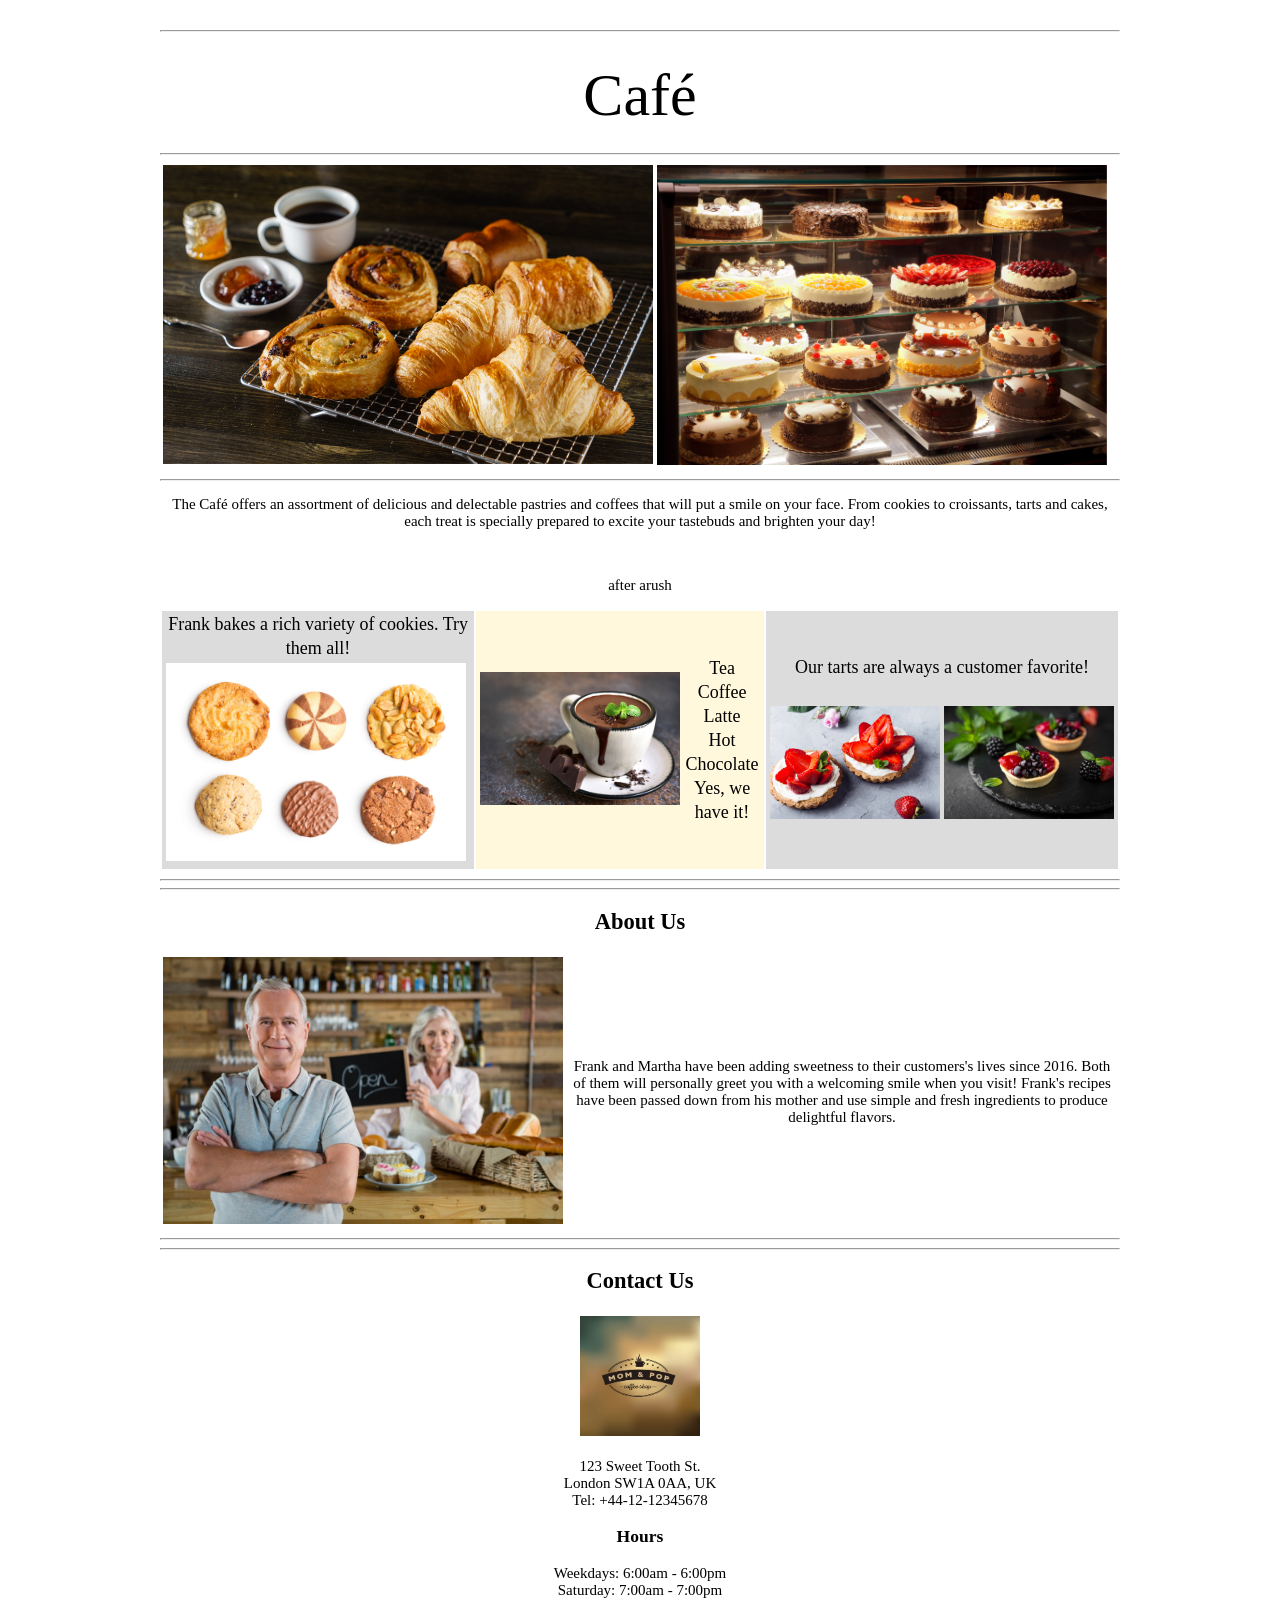
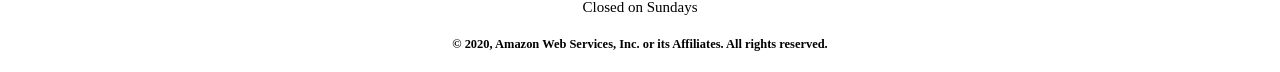
==== commit f0d0f587: "static website" ====
--- a/index.html
+++ b/index.html
@@ -1,601 +1,99 @@
 <!DOCTYPE html>
-<!-- saved from url=(0090)https://awsacademy.instructure.com/courses/18342/assignments/147655?module_item_id=1503015 -->
-<html class="" dir="ltr" lang="en"><head><meta http-equiv="Content-Type" content="text/html; charset=UTF-8">
-  
-  <meta name="sentry-trace" content="92bba5d612334ba9909dcc5f25b57847-c529795a27c467dd-0">
-  <link rel="preload" href="https://du11hjcvx0uqb.cloudfront.net/dist/fonts/lato/extended/Lato-Regular-bd03a2cc27.woff2" as="font" type="font/woff2" crossorigin="anonmyous">
-  <link rel="preload" href="https://du11hjcvx0uqb.cloudfront.net/dist/fonts/lato/extended/Lato-Bold-cccb897485.woff2" as="font" type="font/woff2" crossorigin="anonmyous">
-  <link rel="preload" href="https://du11hjcvx0uqb.cloudfront.net/dist/fonts/lato/extended/Lato-Italic-4eb103b4d1.woff2" as="font" type="font/woff2" crossorigin="anonmyous">
-  <link rel="stylesheet" media="screen" href="./index_files/fonts-43e9c545fc.css">
-    <script async="" src="./index_files/analytics.js.download"></script><script>if (navigator.userAgent.match(/(MSIE|Trident\/)/)) location.replace('/ie-is-not-supported.html')</script>
-  
-  <link rel="shortcut icon" type="image/x-icon" href="https://instructure-uploads-pdx.s3.us-west-2.amazonaws.com/account_156910000000000001/attachments/1901/aws_logo.png">
-  <link rel="apple-touch-icon" href="https://du11hjcvx0uqb.cloudfront.net/dist/images/apple-touch-icon-585e5d997d.png">
-  <link rel="stylesheet" media="all" href="./index_files/variables-7dd4b80918af0e0218ec0229e4bd5873.css">
-  <link rel="stylesheet" media="all" href="./index_files/common-ade423d068.css">
-  <meta name="apple-itunes-app" content="app-id=480883488">
-<link rel="manifest" href="https://awsacademy.instructure.com/web-app-manifest/manifest.json">
-  <meta name="viewport" content="width=device-width, initial-scale=1">
-  <meta name="theme-color" content="#232f3e">
-  <link rel="stylesheet" media="all" href="./index_files/assignments-492b59adc7.css">
-<link rel="stylesheet" media="all" href="./index_files/new_user_tutorials-2950c871dd.css">
-  
-  <script>
-    function _earlyClick(e){
-      var c = e.target
-      while (c && c.ownerDocument) {
-        if (c.getAttribute('href') == '#' || c.getAttribute('data-method')) {
-          if (!e.defaultPrevented) {
-            e.preventDefault()
-          }
-          (_earlyClick.clicks = _earlyClick.clicks || []).push(c)
-          break
-        }
-        c = c.parentNode
-      }
-    }
-    document.addEventListener('click', _earlyClick)
-  </script>
+<html>
+<head>
+	<meta charset="ISO-8859-1">
+	<title>Welcome to the Caf&eacute;!</title>
+	<link rel="stylesheet" href="css/styles.css">
+</head>
 
+<body class="bodyStyle">
 
-  <script>
-    INST = {"environment":"production","allowMediaComments":true,"kalturaSettings":{"domain":"pdx.nv.instructuremedia.com","resource_domain":"pdx.nv.instructuremedia.com","rtmp_domain":"pdx.rtmp.instructuremedia.com","partner_id":3,"subpartner_id":0,"player_ui_conf":0,"kcw_ui_conf":0,"upload_ui_conf":0,"max_file_size_bytes":534773760,"js_uploader":"yes"},"disableGooglePreviews":true,"logPageViews":true,"editorButtons":[{"name":"6-Vocareum Labs","id":1253720,"favorite":false,"url":"https://labs.vocareum.com/lti/vclab.php","icon_url":"https://labs.vocareum.com/shared/ico/v_42x42.png","canvas_icon_class":null,"width":800,"height":400,"use_tray":false,"description":""}]};
-    ENV = {"ASSET_HOST":"https://du11hjcvx0uqb.cloudfront.net","active_brand_config_json_url":"https://du11hjcvx0uqb.cloudfront.net/dist/brandable_css/d6bd41b00138c124f462107ddd2162d8/variables-7dd4b80918af0e0218ec0229e4bd5873.json","url_to_what_gets_loaded_inside_the_tinymce_editor_css":["https://du11hjcvx0uqb.cloudfront.net/dist/brandable_css/d6bd41b00138c124f462107ddd2162d8/variables-7dd4b80918af0e0218ec0229e4bd5873.css","https://du11hjcvx0uqb.cloudfront.net/dist/brandable_css/new_styles_normal_contrast/bundles/what_gets_loaded_inside_the_tinymce_editor-a64c7fe33c.css","https://du11hjcvx0uqb.cloudfront.net/dist/brandable_css/no_variables/bundles/fonts-43e9c545fc.css"],"url_for_high_contrast_tinymce_editor_css":["https://du11hjcvx0uqb.cloudfront.net/dist/brandable_css/default/variables-high_contrast-7dd4b80918af0e0218ec0229e4bd5873.css","https://du11hjcvx0uqb.cloudfront.net/dist/brandable_css/new_styles_high_contrast/bundles/what_gets_loaded_inside_the_tinymce_editor-fa0672d544.css","https://du11hjcvx0uqb.cloudfront.net/dist/brandable_css/no_variables/bundles/fonts-43e9c545fc.css"],"current_user_id":"67122","current_user_global_id":"156910000000067122","current_user_roles":["user","student"],"current_user_is_student":true,"current_user_types":[],"current_user_disabled_inbox":false,"discussions_reporting":true,"files_domain":"cluster284.canvas-user-content.com","DOMAIN_ROOT_ACCOUNT_ID":"156910000000000001","k12":false,"help_link_name":"Help","help_link_icon":"help","use_high_contrast":false,"auto_show_cc":false,"disable_celebrations":false,"disable_keyboard_shortcuts":false,"LTI_LAUNCH_FRAME_ALLOWANCES":["geolocation *","microphone *","camera *","midi *","encrypted-media *","autoplay *","clipboard-write *","display-capture *"],"DEEP_LINKING_POST_MESSAGE_ORIGIN":"https://awsacademy.instructure.com","DEEP_LINKING_LOGGING":null,"comment_library_suggestions_enabled":false,"SETTINGS":{"open_registration":true,"collapse_global_nav":false,"release_notes_badge_disabled":false,"filter_speed_grader_by_student_group":false},"FULL_STORY_ENABLED":false,"SENTRY_FRONTEND":{"dsn":"https://355a1d96717e4038ac25aa852fa79a8f@sentry.insops.net/388","org_slug":"instructure","base_url":"https://sentry.insops.net","normalized_route":"/courses/{course_id}/assignments/{id}","errors_sample_rate":"0.0005","traces_sample_rate":"0.0005","url_deny_pattern":"instructure-uploads.*amazonaws.com","environment":"Production","revision":"canvas-lms@20220427.206"},"API_GATEWAY_URI":"https://api.us-west-2.instructure.com/graphql/future","DATA_COLLECTION_ENDPOINT":"https://canvas-frontend-data-pdx-prod.inscloudgate.net/submit","DIRECT_SHARE_ENABLED":false,"FEATURES":{"featured_help_links":true,"feature_flag_filters":true,"conferencing_in_planner":true,"word_count_in_speed_grader":true,"observer_picker":false,"lti_platform_storage":false,"scale_equation_images":true,"new_equation_editor":true,"buttons_and_icons_cropper":false,"course_paces_blackout_dates":false,"product_tours":false,"files_dnd":true,"usage_rights_discussion_topics":true,"granular_permissions_manage_users":true,"create_course_subaccount_picker":true,"lti_deep_linking_module_index_menu_modal":true,"lti_multiple_assignment_deep_linking":true,"buttons_and_icons_root_account":false,"embedded_release_notes":true,"canvas_k6_theme":false,"new_math_equation_handling":true},"current_user":{"id":"67122","anonymous_id":"1fsi","display_name":"KARINGALA ARUSH","avatar_image_url":"https://awsacademy.instructure.com/images/messages/avatar-50.png","html_url":"https://awsacademy.instructure.com/about/67122","pronouns":null},"page_view_update_url":"/page_views/15efdcd4-dd0a-467d-abfa-5e573e029f82?page_view_token=eyJ0eXAiOiJKV1QiLCJhbGciOiJIUzI1NiJ9.eyJpIjoiMTVlZmRjZDQtZGQwYS00NjdkLWFiZmEtNWU1NzNlMDI5ZjgyIiwidSI6MTU2OTEwMDAwMDAwMDY3MTIyLCJjIjoiMjAyMi0wNS0wMVQxMzowODo0MC4xNVoifQ.XmEaYxtPCYfEEmZvnhrkFov3ZyvgoB962ejs9Vl2hf4","context_asset_string":"course_18342","ping_url":"https://awsacademy.instructure.com/api/v1/courses/18342/ping","TIMEZONE":"Asia/Kolkata","CONTEXT_TIMEZONE":"Asia/Kolkata","LOCALES":["en"],"BIGEASY_LOCALE":"en_US","FULLCALENDAR_LOCALE":"en","MOMENT_LOCALE":"en","rce_auto_save_max_age_ms":86400000,"K5_USER":false,"K5_HOMEROOM_COURSE":false,"K5_SUBJECT_COURSE":false,"media_comment_asset_string":"user_67122","COURSE_ID":"18342","SUBMISSION_ID":"9981021","FIRST_ANNOTATION_SUBMISSION":false,"redirect_return_success_url":"https://awsacademy.instructure.com/courses/18342/modules","redirect_return_cancel_url":"https://awsacademy.instructure.com/courses/18342/modules","badge_counts":{"submissions":0},"notices":[],"active_context_tab":"assignments"};
-    BRANDABLE_CSS_HANDLEBARS_INDEX = [["new_styles_normal_contrast","new_styles_high_contrast","new_styles_normal_contrast_rtl","new_styles_high_contrast_rtl"],{"10":["8300658022",0,"250b5824c2",2],"15":["fc26aa5fd4",0,"f904416063",2],"19":["df5777ed9c"],"61":["f3934dab06","f405852bb2","ee5810890b","3fd9943b9a"],"64":["6d90a3d213",0,"cace9d4281",2],"67":["8b57f54e71",0,"43833dde85",2],"71":["35b89b103a","4304be7d41","58dbfc2651","2932678b1c"],"06":["4526e0502d",0,"4ca4dedba8",2],"f0":["7c947dce20",0,0,0],"c8":["12d5e4d1e8","9f7b02d283","4ebd280f3e","b547456f4c"],"1e":["7360c722db","d924b1a50e","de7069e18f","b579f0fc1d"],"b3":["8ebc71ebc3","cf8efa05c8","4efdc93a21","fd6d3a9780"],"4f":["0a2c3dcf2f",0,"79668e6396",2],"0c":["c26e82abac",0,"b71e9cbd6d",2],"da":["efb9fe6d7c","edbd1b5e83","a6dc56afb7","dfb2d13098"],"1d":["a3bfcb7961",0,"90682b3bbe",2],"08":["64bff5a97d"],"e2":["11429f119a"],"9f":["35936a18c3",0,0,0],"2b":["abf63f48ef","bf8e135ffe","378e0c136b","9833e305e6"],"2c":["6d919206cd",0,0,0],"c2":["6f2721ae01"],"9c":["ecafc938e4",0,"59e7c22304",2],"c5":["ebf0e1382f","7f587d9a8a","afbdabf23d","0d398196a8"],"f2":["51574f9b13"]}]
-;
-  </script>
+	<div id="header" class="mainHeader">
+		<hr>
+		<div class="center">Caf&eacute;</div>
+	</div>
+	<br>
 
-  <link rel="preload" href="./index_files/variables-7dd4b80918af0e0218ec0229e4bd5873.js.download" as="script" type="text/javascript"><link rel="preload" href="./index_files/Kolkata-fbfe2cfe65.js.download" as="script" type="text/javascript"><link rel="preload" href="./index_files/Kolkata-fbfe2cfe65.js.download" as="script" type="text/javascript"><link rel="preload" href="./index_files/en_US-80a0ce259b.js.download" as="script" type="text/javascript"><link rel="preload" href="./index_files/main-e-c4c37afc1e.js.download" as="script" type="text/javascript"><script>
-//<![CDATA[
+	<div id="mainContent">
+		<hr>
+		<div id="mainPictures" class="center">
+			<table>
+				<tr>
+					<td><img src="images/Coffee-and-Pastries.png" height=auto width="490"></td>
+					<td><img src="images/Cake-Vitrine.png" height=auto width="450"></td>
+				</tr>
+			</table>
+			<hr>
+			<p>The Caf&eacute; offers an assortment of delicious and delectable pastries and coffees that will put a smile on your face. From cookies to croissants, tarts and cakes, each treat is specially prepared to excite your tastebuds and brighten your day!</p>
+			<br>
+			<p> after arush</p>
+			<table>
+				<tr>
+					<td bgcolor="gainsboro">
+						<div class="cursiveText">Frank bakes a rich variety of cookies. Try them all!</div>
+						<table>
+							<tr>
+								<td><img src="images/Cookies.png" height=auto width="300"></td>
+							</tr>
+						</table>
+					</td>
+					<td bgcolor="cornsilk">
+						<table>
+							<tr>
+								<td><img src="images/Cup-of-Hot-Chocolate.png" height=auto width="200"></td>
+								<td class="cursiveText">Tea<br>Coffee<br>Latte<br>Hot Chocolate<br>Yes, we have it!</td>
+							</tr>
+						</table>
+					</td>
+					<td bgcolor="gainsboro">
+						<div class="cursiveText">Our tarts are always a customer favorite!<br><br>
+					  </div>
+						<table>
+							<tr>
+								<td><img src="images/Strawberry-Tarts.png" height=auto width="170"></td>
+								<td><img src="images/Strawberry-&-Blueberry-Tarts.png" height=auto width="170"></td>
+							</tr>
+						</table>
+					</td>
+				</tr>
+			</table>
+			<hr>
+		</div>
+	</div>
 
-      ;["https://du11hjcvx0uqb.cloudfront.net/dist/brandable_css/d6bd41b00138c124f462107ddd2162d8/variables-7dd4b80918af0e0218ec0229e4bd5873.js", "https://du11hjcvx0uqb.cloudfront.net/dist/timezone/Asia/Kolkata-fbfe2cfe65.js", "https://du11hjcvx0uqb.cloudfront.net/dist/timezone/Asia/Kolkata-fbfe2cfe65.js", "https://du11hjcvx0uqb.cloudfront.net/dist/timezone/en_US-80a0ce259b.js", "https://du11hjcvx0uqb.cloudfront.net/dist/webpack-production/main-e-c4c37afc1e.js"].forEach(function(src) {
-        var s = document.createElement('script')
-        s.src = src
-        s.async = false
-        document.head.appendChild(s)
-      });
-//]]>
-</script><script src="./index_files/variables-7dd4b80918af0e0218ec0229e4bd5873.js.download"></script><script src="./index_files/Kolkata-fbfe2cfe65.js.download"></script><script src="./index_files/Kolkata-fbfe2cfe65.js.download"></script><script src="./index_files/en_US-80a0ce259b.js.download"></script><script src="./index_files/main-e-c4c37afc1e.js.download"></script><link rel="preload" href="./index_files/2-c-479fa71934.js.download" as="script" type="text/javascript"><link rel="preload" href="./index_files/14-c-54f4e66a3c.js.download" as="script" type="text/javascript"><link rel="preload" href="./index_files/external_tools_show-c-989d805991.js.download" as="script" type="text/javascript"><link rel="preload" href="./index_files/external_tool_redirect-c-5e7878b011.js.download" as="script" type="text/javascript"><link rel="preload" href="./index_files/0-c-01a38a611c.js.download" as="script" type="text/javascript"><link rel="preload" href="./index_files/1-c-db599e5793.js.download" as="script" type="text/javascript"><link rel="preload" href="./index_files/6-c-74bb245ec7.js.download" as="script" type="text/javascript"><link rel="preload" href="./index_files/7-c-8b18744749.js.download" as="script" type="text/javascript"><link rel="preload" href="./index_files/8-c-c5f6a401eb.js.download" as="script" type="text/javascript"><link rel="preload" href="./index_files/9-c-a96d96e6bd.js.download" as="script" type="text/javascript"><link rel="preload" href="./index_files/10-c-9bc1ebed8d.js.download" as="script" type="text/javascript"><link rel="preload" href="./index_files/module_sequence_footer-c-70f4407bd9.js.download" as="script" type="text/javascript"><link rel="preload" href="./index_files/3-c-623dc70b77.js.download" as="script" type="text/javascript"><link rel="preload" href="./index_files/4-c-1fdbd52c5d.js.download" as="script" type="text/javascript"><link rel="preload" href="./index_files/115-c-e67fa9fff6.js.download" as="script" type="text/javascript"><link rel="preload" href="./index_files/navigation_header-c-1569967c08.js.download" as="script" type="text/javascript"><script>
-//<![CDATA[
-(window.bundles || (window.bundles = [])).push('external_tools_show');
-(window.bundles || (window.bundles = [])).push('external_tool_redirect');
-(window.bundles || (window.bundles = [])).push('module_sequence_footer');
-(window.bundles || (window.bundles = [])).push('navigation_header');
-//]]>
-</script>
-  <title>Module 3  Guided Lab - Hosting a Static Website</title>
-  
-  <script>
-    window.ga=window.ga||function(){(ga.q=ga.q||[]).push(arguments)};ga.l=+new Date;
-    ga('create', "UA-9138420-1", 'auto');
-      ga('set', 'userId', "6137c7b223ac00459f555fd8b76a8c99");
-    ga('set', 'dimension1', "100");
-    ga('set', 'dimension2', "00");
-    ga('set', 'dimension3', "0");
-    ga('set', 'dimension4', "Higher Ed");
-    ga('send', 'pageview');
-    (window.requestIdleCallback || window.setTimeout)(function(){
-      var s=document.createElement('script'), m=document.getElementsByTagName('script')[0]
-      s.async=1; s.src='https://www.google-analytics.com/analytics.js'
-      m.parentNode.insertBefore(s,m)
-    });
-  </script>
+	<div id="aboutUs" class="center">
+		<hr>
+		<div>
+			<h2>About Us</h2>
+		</div>
+			<table>
+				<tr>
+					<td><img src="images/Cafe-Owners.png" height=auto width="400"></td>
+					<td><p>Frank and Martha have been adding sweetness to their customers's lives since 2016. Both of them will personally greet you with a welcoming smile when you visit! Frank's recipes have been passed down from his mother and use simple and fresh ingredients to produce delightful flavors.</p></td>
+				</tr>
+			</table>
+			<hr>
+		</div>
 
+	<div id="ContactUs" align="center">
+		<hr>
+		<div>
+			<h2>Contact Us</h2>
+		</div>
+		<table>
+			<tr>
+				<td><img src="images/Coffee-Shop.png" height=auto width="120"></td>
+			</tr>
+		</table>
+		<div><p>123 Sweet Tooth St.<br>London SW1A 0AA, UK<br>Tel: +44-12-12345678</p></div>
+		<div>
+			<h3>Hours</h3>
+		</div>
+		<div>Weekdays: 6:00am - 6:00pm<br>Saturday: 7:00am - 7:00pm<br>Closed on Sundays</div>
+	</div>
 
-
-<style type="text/css"></style><script charset="utf-8" src="./index_files/148-c-af455996a4.js.download"></script><script charset="utf-8" src="./index_files/4261-c-47fa7713c9.js.download"></script><script src="./index_files/CanvasRegistrationFormUpdate.js.download"></script><script charset="utf-8" src="./index_files/0-c-01a38a611c.js.download"></script><script charset="utf-8" src="./index_files/1-c-db599e5793.js.download"></script><script charset="utf-8" src="./index_files/2-c-479fa71934.js.download"></script><script charset="utf-8" src="./index_files/3-c-623dc70b77.js.download"></script><script charset="utf-8" src="./index_files/4-c-1fdbd52c5d.js.download"></script><script charset="utf-8" src="./index_files/5-c-96b074fb62.js.download"></script><script charset="utf-8" src="./index_files/9-c-a96d96e6bd.js.download"></script><script charset="utf-8" src="./index_files/13-c-b6755d6638.js.download"></script><script charset="utf-8" src="./index_files/33-c-f857537fc0.js.download"></script><script charset="utf-8" src="./index_files/36-c-612330e3c9.js.download"></script><script charset="utf-8" src="./index_files/59-c-d65a68883c.js.download"></script><script charset="utf-8" src="./index_files/74-c-fe6ec10a6d.js.download"></script><script charset="utf-8" src="./index_files/4150-c-aa8dea2883.js.download"></script><script charset="utf-8" src="./index_files/14-c-54f4e66a3c.js.download"></script><script charset="utf-8" src="./index_files/external_tools_show-c-989d805991.js.download"></script><script charset="utf-8" src="./index_files/external_tool_redirect-c-5e7878b011.js.download"></script><script charset="utf-8" src="./index_files/6-c-74bb245ec7.js.download"></script><script charset="utf-8" src="./index_files/7-c-8b18744749.js.download"></script><script charset="utf-8" src="./index_files/8-c-c5f6a401eb.js.download"></script><script charset="utf-8" src="./index_files/10-c-9bc1ebed8d.js.download"></script><script charset="utf-8" src="./index_files/module_sequence_footer-c-70f4407bd9.js.download"></script><script charset="utf-8" src="./index_files/115-c-e67fa9fff6.js.download"></script><script charset="utf-8" src="./index_files/navigation_header-c-1569967c08.js.download"></script><script charset="utf-8" src="./index_files/inst_fs_service_worker-c-6b1c015024.js.download"></script><style type="text/css" data-glamor=""></style><script charset="utf-8" src="./index_files/45-c-228a3b99a3.js.download"></script><script charset="utf-8" src="./index_files/68-c-ef56a5e986.js.download"></script><script charset="utf-8" src="./index_files/4201-c-f5ee7e2f6c.js.download"></script><style type="text/css">.mejs-offscreen{clip:rect(1px 1px 1px 1px);clip:rect(1px,1px,1px,1px);clip-path:polygon(0px 0,0 0,0 0,0 0);position:absolute!important;height:1px;width:1px;overflow:hidden}.mejs-container{position:relative;background:#000;font-family:Helvetica,Arial,serif;text-align:left;vertical-align:top;text-indent:0}.mejs-fill-container,.mejs-fill-container .mejs-container{width:100%;height:100%}.mejs-fill-container{overflow:hidden}.mejs-container:focus{outline:0}.me-plugin{position:absolute}.mejs-embed,.mejs-embed body{width:100%;height:100%;margin:0;padding:0;background:#000;overflow:hidden}.mejs-fullscreen{overflow:hidden!important}.mejs-container-fullscreen{position:fixed;left:0;top:0;right:0;bottom:0;overflow:hidden;z-index:1000}.mejs-container-fullscreen .mejs-mediaelement,.mejs-container-fullscreen video{width:100%;height:100%}.mejs-clear{clear:both}.mejs-background{position:absolute;top:0;left:0}.mejs-mediaelement{position:absolute;top:0;left:0;width:100%;height:100%}.mejs-poster{position:absolute;top:0;left:0;background-size:contain;background-position:50% 50%;background-repeat:no-repeat}:root .mejs-poster img{display:none}.mejs-poster img{border:0;padding:0}.mejs-overlay{position:absolute;top:0;left:0}.mejs-overlay-play{cursor:pointer}.mejs-overlay-button{position:absolute;top:50%;left:50%;width:100px;height:100px;margin:-50px 0 0 -50px;background:url(https://du11hjcvx0uqb.cloudfront.net/dist/webpack-production/746c3af7a145a09239a36e5ef61cfea0.svg) no-repeat}.no-svg .mejs-overlay-button{background-image:url(https://du11hjcvx0uqb.cloudfront.net/dist/webpack-production/716436fb3df0d29e6b37dd62d952676a.png)}.mejs-overlay:hover .mejs-overlay-button{background-position:0 -100px}.mejs-overlay-loading{position:absolute;top:50%;left:50%;width:80px;height:80px;margin:-40px 0 0 -40px;background:#333;background:url(https://du11hjcvx0uqb.cloudfront.net/dist/webpack-production/703c659e4bf563a05c6338a1727e006c.png);background:rgba(0,0,0,.9);background:-webkit-gradient(linear,0 0,0 100%,from(rgba(50,50,50,.9)),to(rgba(0,0,0,.9)));background:-webkit-linear-gradient(top,rgba(50,50,50,.9),rgba(0,0,0,.9));background:-moz-linear-gradient(top,rgba(50,50,50,.9),rgba(0,0,0,.9));background:-o-linear-gradient(top,rgba(50,50,50,.9),rgba(0,0,0,.9));background:-ms-linear-gradient(top,rgba(50,50,50,.9),rgba(0,0,0,.9));background:linear-gradient(rgba(50,50,50,.9),rgba(0,0,0,.9))}.mejs-overlay-loading span{display:block;width:80px;height:80px;background:transparent url(https://du11hjcvx0uqb.cloudfront.net/dist/webpack-production/76b326f4d44222126fee21076595bef5.gif) 50% 50% no-repeat}.mejs-container .mejs-controls{position:absolute;list-style-type:none;margin:0;padding:0;bottom:0;left:0;background:url(https://du11hjcvx0uqb.cloudfront.net/dist/webpack-production/703c659e4bf563a05c6338a1727e006c.png);background:rgba(0,0,0,.7);background:-webkit-gradient(linear,0 0,0 100%,from(rgba(50,50,50,.7)),to(rgba(0,0,0,.7)));background:-webkit-linear-gradient(top,rgba(50,50,50,.7),rgba(0,0,0,.7));background:-moz-linear-gradient(top,rgba(50,50,50,.7),rgba(0,0,0,.7));background:-o-linear-gradient(top,rgba(50,50,50,.7),rgba(0,0,0,.7));background:-ms-linear-gradient(top,rgba(50,50,50,.7),rgba(0,0,0,.7));background:linear-gradient(rgba(50,50,50,.7),rgba(0,0,0,.7));height:30px;width:100%}.mejs-container .mejs-controls div{list-style-type:none;background-image:none;display:block;float:left;margin:0;padding:0;width:26px;height:26px;font-size:11px;line-height:11px;font-family:Helvetica,Arial,serif;border:0}.mejs-controls .mejs-button button{cursor:pointer;display:block;font-size:0;line-height:0;text-decoration:none;margin:7px 5px;padding:0;position:absolute;height:16px;width:16px;border:0;background:transparent url(https://du11hjcvx0uqb.cloudfront.net/dist/webpack-production/40f56f5a736da4effeb790cedb8a52f0.svg) no-repeat}.no-svg .mejs-controls .mejs-button button{background-image:url(https://du11hjcvx0uqb.cloudfront.net/dist/webpack-production/24a0227fbdd3acfd86ff03fc3fc6c8a4.png)}.mejs-controls .mejs-button button:focus{outline:dotted 1px #999}.mejs-container .mejs-controls .mejs-time{color:#fff;display:block;height:17px;width:auto;padding:10px 3px 0;overflow:hidden;text-align:center;-moz-box-sizing:content-box;-webkit-box-sizing:content-box;box-sizing:content-box}.mejs-container .mejs-controls .mejs-time a{color:#fff;font-size:11px;line-height:12px;display:block;float:left;margin:1px 2px 0 0;width:auto}.mejs-controls .mejs-play button{background-position:0 0}.mejs-controls .mejs-pause button{background-position:0 -16px}.mejs-controls .mejs-stop button{background-position:-112px 0}.mejs-controls div.mejs-time-rail{direction:ltr;width:200px;padding-top:5px}.mejs-controls .mejs-time-rail span,.mejs-controls .mejs-time-rail a{display:block;position:absolute;width:180px;height:10px;-webkit-border-radius:2px;-moz-border-radius:2px;border-radius:2px;cursor:pointer}.mejs-controls .mejs-time-rail .mejs-time-total{margin:5px;background:#333;background:rgba(50,50,50,.8);background:-webkit-gradient(linear,0 0,0 100%,from(rgba(30,30,30,.8)),to(rgba(60,60,60,.8)));background:-webkit-linear-gradient(top,rgba(30,30,30,.8),rgba(60,60,60,.8));background:-moz-linear-gradient(top,rgba(30,30,30,.8),rgba(60,60,60,.8));background:-o-linear-gradient(top,rgba(30,30,30,.8),rgba(60,60,60,.8));background:-ms-linear-gradient(top,rgba(30,30,30,.8),rgba(60,60,60,.8));background:linear-gradient(rgba(30,30,30,.8),rgba(60,60,60,.8))}.mejs-controls .mejs-time-rail .mejs-time-buffering{width:100%;background-image:-o-linear-gradient(-45deg,rgba(255,255,255,.15) 25%,transparent 25%,transparent 50%,rgba(255,255,255,.15) 50%,rgba(255,255,255,.15) 75%,transparent 75%,transparent);background-image:-webkit-gradient(linear,0 100%,100% 0,color-stop(0.25,rgba(255,255,255,.15)),color-stop(0.25,transparent),color-stop(0.5,transparent),color-stop(0.5,rgba(255,255,255,.15)),color-stop(0.75,rgba(255,255,255,.15)),color-stop(0.75,transparent),to(transparent));background-image:-webkit-linear-gradient(-45deg,rgba(255,255,255,.15) 25%,transparent 25%,transparent 50%,rgba(255,255,255,.15) 50%,rgba(255,255,255,.15) 75%,transparent 75%,transparent);background-image:-moz-linear-gradient(-45deg,rgba(255,255,255,.15) 25%,transparent 25%,transparent 50%,rgba(255,255,255,.15) 50%,rgba(255,255,255,.15) 75%,transparent 75%,transparent);background-image:-ms-linear-gradient(-45deg,rgba(255,255,255,.15) 25%,transparent 25%,transparent 50%,rgba(255,255,255,.15) 50%,rgba(255,255,255,.15) 75%,transparent 75%,transparent);background-image:linear-gradient(-45deg,rgba(255,255,255,.15) 25%,transparent 25%,transparent 50%,rgba(255,255,255,.15) 50%,rgba(255,255,255,.15) 75%,transparent 75%,transparent);-webkit-background-size:15px 15px;-moz-background-size:15px 15px;-o-background-size:15px 15px;background-size:15px 15px;-webkit-animation:buffering-stripes 2s linear infinite;-moz-animation:buffering-stripes 2s linear infinite;-ms-animation:buffering-stripes 2s linear infinite;-o-animation:buffering-stripes 2s linear infinite;animation:buffering-stripes 2s linear infinite}@-webkit-keyframes buffering-stripes{from{background-position:0 0}to{background-position:30px 0}}@-moz-keyframes buffering-stripes{from{background-position:0 0}to{background-position:30px 0}}@-ms-keyframes buffering-stripes{from{background-position:0 0}to{background-position:30px 0}}@-o-keyframes buffering-stripes{from{background-position:0 0}to{background-position:30px 0}}@keyframes buffering-stripes{from{background-position:0 0}to{background-position:30px 0}}.mejs-controls .mejs-time-rail .mejs-time-loaded{background:#3caac8;background:rgba(60,170,200,.8);background:-webkit-gradient(linear,0 0,0 100%,from(rgba(44,124,145,.8)),to(rgba(78,183,212,.8)));background:-webkit-linear-gradient(top,rgba(44,124,145,.8),rgba(78,183,212,.8));background:-moz-linear-gradient(top,rgba(44,124,145,.8),rgba(78,183,212,.8));background:-o-linear-gradient(top,rgba(44,124,145,.8),rgba(78,183,212,.8));background:-ms-linear-gradient(top,rgba(44,124,145,.8),rgba(78,183,212,.8));background:linear-gradient(rgba(44,124,145,.8),rgba(78,183,212,.8));width:0}.mejs-controls .mejs-time-rail .mejs-time-current{background:#fff;background:rgba(255,255,255,.8);background:-webkit-gradient(linear,0 0,0 100%,from(rgba(255,255,255,.9)),to(rgba(200,200,200,.8)));background:-webkit-linear-gradient(top,rgba(255,255,255,.9),rgba(200,200,200,.8));background:-moz-linear-gradient(top,rgba(255,255,255,.9),rgba(200,200,200,.8));background:-o-linear-gradient(top,rgba(255,255,255,.9),rgba(200,200,200,.8));background:-ms-linear-gradient(top,rgba(255,255,255,.9),rgba(200,200,200,.8));background:linear-gradient(rgba(255,255,255,.9),rgba(200,200,200,.8));width:0}.mejs-controls .mejs-time-rail .mejs-time-handle{display:none;position:absolute;margin:0;width:10px;background:#fff;-webkit-border-radius:5px;-moz-border-radius:5px;border-radius:5px;cursor:pointer;border:solid 2px #333;top:-2px;text-align:center}.mejs-controls .mejs-time-rail .mejs-time-float{position:absolute;display:none;background:#eee;width:36px;height:17px;border:solid 1px #333;top:-26px;margin-left:-18px;text-align:center;color:#111}.mejs-controls .mejs-time-rail .mejs-time-float-current{margin:2px;width:30px;display:block;text-align:center;left:0}.mejs-controls .mejs-time-rail .mejs-time-float-corner{position:absolute;display:block;width:0;height:0;line-height:0;border:solid 5px #eee;border-color:#eee transparent transparent;-webkit-border-radius:0;-moz-border-radius:0;border-radius:0;top:15px;left:13px}.mejs-long-video .mejs-controls .mejs-time-rail .mejs-time-float{width:48px}.mejs-long-video .mejs-controls .mejs-time-rail .mejs-time-float-current{width:44px}.mejs-long-video .mejs-controls .mejs-time-rail .mejs-time-float-corner{left:18px}.mejs-controls .mejs-fullscreen-button button{background-position:-32px 0}.mejs-controls .mejs-unfullscreen button{background-position:-32px -16px}.mejs-controls .mejs-volume-button{}.mejs-controls .mejs-mute button{background-position:-16px -16px}.mejs-controls .mejs-unmute button{background-position:-16px 0}.mejs-controls .mejs-volume-button{position:relative}.mejs-controls .mejs-volume-button .mejs-volume-slider{height:115px;width:25px;background:url(https://du11hjcvx0uqb.cloudfront.net/dist/webpack-production/703c659e4bf563a05c6338a1727e006c.png);background:rgba(50,50,50,.7);-webkit-border-radius:0;-moz-border-radius:0;border-radius:0;top:-115px;left:0;z-index:1;position:absolute;margin:0}.mejs-controls .mejs-volume-button:hover{-webkit-border-radius:0 0 4px 4px;-moz-border-radius:0 0 4px 4px;border-radius:0 0 4px 4px}.mejs-controls .mejs-volume-button .mejs-volume-slider .mejs-volume-total{position:absolute;left:11px;top:8px;width:2px;height:100px;background:#ddd;background:rgba(255,255,255,.5);margin:0}.mejs-controls .mejs-volume-button .mejs-volume-slider .mejs-volume-current{position:absolute;left:11px;top:8px;width:2px;height:100px;background:#ddd;background:rgba(255,255,255,.9);margin:0}.mejs-controls .mejs-volume-button .mejs-volume-slider .mejs-volume-handle{position:absolute;left:4px;top:-3px;width:16px;height:6px;background:#ddd;background:rgba(255,255,255,.9);cursor:N-resize;-webkit-border-radius:1px;-moz-border-radius:1px;border-radius:1px;margin:0}.mejs-controls a.mejs-horizontal-volume-slider{height:26px;width:56px;position:relative;display:block;float:left;vertical-align:middle}.mejs-controls .mejs-horizontal-volume-slider .mejs-horizontal-volume-total{position:absolute;left:0;top:11px;width:50px;height:8px;margin:0;padding:0;font-size:1px;-webkit-border-radius:2px;-moz-border-radius:2px;border-radius:2px;background:#333;background:rgba(50,50,50,.8);background:-webkit-gradient(linear,0 0,0 100%,from(rgba(30,30,30,.8)),to(rgba(60,60,60,.8)));background:-webkit-linear-gradient(top,rgba(30,30,30,.8),rgba(60,60,60,.8));background:-moz-linear-gradient(top,rgba(30,30,30,.8),rgba(60,60,60,.8));background:-o-linear-gradient(top,rgba(30,30,30,.8),rgba(60,60,60,.8));background:-ms-linear-gradient(top,rgba(30,30,30,.8),rgba(60,60,60,.8));background:linear-gradient(rgba(30,30,30,.8),rgba(60,60,60,.8))}.mejs-controls .mejs-horizontal-volume-slider .mejs-horizontal-volume-current{position:absolute;left:0;top:11px;width:50px;height:8px;margin:0;padding:0;font-size:1px;-webkit-border-radius:2px;-moz-border-radius:2px;border-radius:2px;background:#fff;background:rgba(255,255,255,.8);background:-webkit-gradient(linear,0 0,0 100%,from(rgba(255,255,255,.9)),to(rgba(200,200,200,.8)));background:-webkit-linear-gradient(top,rgba(255,255,255,.9),rgba(200,200,200,.8));background:-moz-linear-gradient(top,rgba(255,255,255,.9),rgba(200,200,200,.8));background:-o-linear-gradient(top,rgba(255,255,255,.9),rgba(200,200,200,.8));background:-ms-linear-gradient(top,rgba(255,255,255,.9),rgba(200,200,200,.8));background:linear-gradient(rgba(255,255,255,.9),rgba(200,200,200,.8))}.mejs-controls .mejs-horizontal-volume-slider .mejs-horizontal-volume-handle{display:none}.mejs-controls .mejs-captions-button{position:relative}.mejs-controls .mejs-captions-button button{background-position:-48px 0}.mejs-controls .mejs-captions-button .mejs-captions-selector{position:absolute;bottom:26px;right:-51px;width:85px;height:100px;background:url(https://du11hjcvx0uqb.cloudfront.net/dist/webpack-production/703c659e4bf563a05c6338a1727e006c.png);background:rgba(50,50,50,.7);border:solid 1px transparent;padding:10px 10px 0;overflow:hidden;-webkit-border-radius:0;-moz-border-radius:0;border-radius:0}.mejs-controls .mejs-captions-button .mejs-captions-selector ul{margin:0;padding:0;display:block;list-style-type:none!important;overflow:hidden}.mejs-controls .mejs-captions-button .mejs-captions-selector ul li{margin:0 0 6px;padding:0;list-style-type:none!important;display:block;color:#fff;overflow:hidden}.mejs-controls .mejs-captions-button .mejs-captions-selector ul li input{clear:both;float:left;margin:3px 3px 0 5px}.mejs-controls .mejs-captions-button .mejs-captions-selector ul li label{width:55px;float:left;padding:4px 0 0;line-height:15px;font-family:Helvetica,Arial,serif;font-size:10px}.mejs-controls .mejs-captions-button .mejs-captions-translations{font-size:10px;margin:0 0 5px}.mejs-chapters{position:absolute;top:0;left:0;border-right:solid 1px #fff;width:10000px;z-index:1}.mejs-chapters .mejs-chapter{position:absolute;float:left;background:#222;background:rgba(0,0,0,.7);background:-webkit-gradient(linear,0 0,0 100%,from(rgba(50,50,50,.7)),to(rgba(0,0,0,.7)));background:-webkit-linear-gradient(top,rgba(50,50,50,.7),rgba(0,0,0,.7));background:-moz-linear-gradient(top,rgba(50,50,50,.7),rgba(0,0,0,.7));background:-o-linear-gradient(top,rgba(50,50,50,.7),rgba(0,0,0,.7));background:-ms-linear-gradient(top,rgba(50,50,50,.7),rgba(0,0,0,.7));background:linear-gradient(rgba(50,50,50,.7),rgba(0,0,0,.7));filter:progid:DXImageTransform.Microsoft.Gradient(GradientType=0, startColorstr=#323232, endColorstr=#000000);overflow:hidden;border:0}.mejs-chapters .mejs-chapter .mejs-chapter-block{font-size:11px;color:#fff;padding:5px;display:block;border-right:solid 1px #333;border-bottom:solid 1px #333;cursor:pointer}.mejs-chapters .mejs-chapter .mejs-chapter-block-last{border-right:0}.mejs-chapters .mejs-chapter .mejs-chapter-block:hover{background:#666;background:rgba(102,102,102,.7);background:-webkit-gradient(linear,0 0,0 100%,from(rgba(102,102,102,.7)),to(rgba(50,50,50,.6)));background:-webkit-linear-gradient(top,rgba(102,102,102,.7),rgba(50,50,50,.6));background:-moz-linear-gradient(top,rgba(102,102,102,.7),rgba(50,50,50,.6));background:-o-linear-gradient(top,rgba(102,102,102,.7),rgba(50,50,50,.6));background:-ms-linear-gradient(top,rgba(102,102,102,.7),rgba(50,50,50,.6));background:linear-gradient(rgba(102,102,102,.7),rgba(50,50,50,.6));filter:progid:DXImageTransform.Microsoft.Gradient(GradientType=0, startColorstr=#666666, endColorstr=#323232)}.mejs-chapters .mejs-chapter .mejs-chapter-block .ch-title{font-size:12px;font-weight:700;display:block;white-space:nowrap;text-overflow:ellipsis;margin:0 0 3px;line-height:12px}.mejs-chapters .mejs-chapter .mejs-chapter-block .ch-timespan{font-size:12px;line-height:12px;margin:3px 0 4px;display:block;white-space:nowrap;text-overflow:ellipsis}.mejs-captions-layer{position:absolute;bottom:0;left:0;text-align:center;line-height:20px;font-size:16px;color:#fff}.mejs-captions-layer a{color:#fff;text-decoration:underline}.mejs-captions-layer[lang=ar]{font-size:20px;font-weight:400}.mejs-captions-position{position:absolute;width:100%;bottom:15px;left:0}.mejs-captions-position-hover{bottom:35px}.mejs-captions-text,.mejs__captions-text *{padding:0;background:url(https://du11hjcvx0uqb.cloudfront.net/dist/webpack-production/703c659e4bf563a05c6338a1727e006c.png);background:rgba(20,20,20,.5);white-space:pre-wrap;-webkit-box-shadow:5px 0 0 rgba(20,20,20,.5),-5px 0 0 rgba(20,20,20,.5);box-shadow:5px 0 0 rgba(20,20,20,.5),-5px 0 0 rgba(20,20,20,.5)}.me-cannotplay{}.me-cannotplay a{color:#fff;font-weight:700}.me-cannotplay span{padding:15px;display:block}.mejs-controls .mejs-loop-off button{background-position:-64px -16px}.mejs-controls .mejs-loop-on button{background-position:-64px 0}.mejs-controls .mejs-backlight-off button{background-position:-80px -16px}.mejs-controls .mejs-backlight-on button{background-position:-80px 0}.mejs-controls .mejs-picturecontrols-button{background-position:-96px 0}.mejs-contextmenu{position:absolute;width:150px;padding:10px;border-radius:4px;top:0;left:0;background:#fff;border:solid 1px #999;z-index:1001}.mejs-contextmenu .mejs-contextmenu-separator{height:1px;font-size:0;margin:5px 6px;background:#333}.mejs-contextmenu .mejs-contextmenu-item{font-family:Helvetica,Arial,serif;font-size:12px;padding:4px 6px;cursor:pointer;color:#333}.mejs-contextmenu .mejs-contextmenu-item:hover{background:#2C7C91;color:#fff}.mejs-controls .mejs-sourcechooser-button{position:relative}.mejs-controls .mejs-sourcechooser-button button{background-position:-128px 0}.mejs-controls .mejs-sourcechooser-button .mejs-sourcechooser-selector{position:absolute;bottom:26px;right:-10px;width:130px;height:100px;background:url(https://du11hjcvx0uqb.cloudfront.net/dist/webpack-production/703c659e4bf563a05c6338a1727e006c.png);background:rgba(50,50,50,.7);border:solid 1px transparent;padding:10px;overflow:hidden;-webkit-border-radius:0;-moz-border-radius:0;border-radius:0}.mejs-controls .mejs-sourcechooser-button .mejs-sourcechooser-selector ul{margin:0;padding:0;display:block;list-style-type:none!important;overflow:hidden}.mejs-controls .mejs-sourcechooser-button .mejs-sourcechooser-selector ul li{margin:0 0 6px;padding:0;list-style-type:none!important;display:block;color:#fff;overflow:hidden}.mejs-controls .mejs-sourcechooser-button .mejs-sourcechooser-selector ul li input{clear:both;float:left;margin:3px 3px 0 5px}.mejs-controls .mejs-sourcechooser-button .mejs-sourcechooser-selector ul li label{width:100px;float:left;padding:4px 0 0;line-height:15px;font-family:Helvetica,Arial,serif;font-size:10px}.mejs-postroll-layer{position:absolute;bottom:0;left:0;width:100%;height:100%;background:url(https://du11hjcvx0uqb.cloudfront.net/dist/webpack-production/703c659e4bf563a05c6338a1727e006c.png);background:rgba(50,50,50,.7);z-index:1000;overflow:hidden}.mejs-postroll-layer-content{width:100%;height:100%}.mejs-postroll-close{position:absolute;right:0;top:0;background:url(https://du11hjcvx0uqb.cloudfront.net/dist/webpack-production/703c659e4bf563a05c6338a1727e006c.png);background:rgba(50,50,50,.7);color:#fff;padding:4px;z-index:100;cursor:pointer}div.mejs-speed-button{width:46px!important;position:relative}.mejs-controls .mejs-button.mejs-speed-button button{background:transparent;width:36px;font-size:11px;line-height:normal;color:#fff}.mejs-controls .mejs-speed-button .mejs-speed-selector{position:absolute;top:-100px;left:-10px;width:60px;height:100px;background:url(https://du11hjcvx0uqb.cloudfront.net/dist/webpack-production/703c659e4bf563a05c6338a1727e006c.png);background:rgba(50,50,50,.7);border:solid 1px transparent;padding:0;overflow:hidden;-webkit-border-radius:0;-moz-border-radius:0;border-radius:0}.mejs-controls .mejs-speed-button .mejs-speed-selector ul li label.mejs-speed-selected{color:rgba(33,248,248,1)}.mejs-controls .mejs-speed-button .mejs-speed-selector ul{margin:0;padding:0;display:block;list-style-type:none!important;overflow:hidden}.mejs-controls .mejs-speed-button .mejs-speed-selector ul li{margin:0 0 6px;padding:0 10px;list-style-type:none!important;display:block;color:#fff;overflow:hidden}.mejs-controls .mejs-speed-button .mejs-speed-selector ul li input{clear:both;float:left;margin:3px 3px 0 5px}.mejs-controls .mejs-speed-button .mejs-speed-selector ul li label{width:60px;float:left;padding:4px 0 0;line-height:15px;font-family:Helvetica,Arial,serif;font-size:11px;color:#fff;margin-left:5px;cursor:pointer}.mejs-controls .mejs-speed-button .mejs-speed-selector ul li:hover{background-color:#c8c8c8!important;background-color:rgba(255,255,255,.4)!important}.mejs-controls .mejs-button.mejs-jump-forward-button{background:transparent url(https://du11hjcvx0uqb.cloudfront.net/dist/webpack-production/15e1ac8cbacc2efdf1ac2677de48a253.png) no-repeat 3px 3px}.mejs-controls .mejs-button.mejs-jump-forward-button button{background:transparent;font-size:9px;line-height:normal;color:#fff}.mejs-controls .mejs-button.mejs-skip-back-button{background:transparent url(https://du11hjcvx0uqb.cloudfront.net/dist/webpack-production/cd6dc830eb45b3a5a96bbc936ff54846.png) no-repeat 3px 3px}.mejs-controls .mejs-button.mejs-skip-back-button button{background:transparent;font-size:9px;line-height:normal;color:#fff}</style><style type="text/css">/*
- * Copyright (C) 2014 - present Instructure, Inc.
- *
- * This file is part of Canvas.
- *
- * Canvas is free software: you can redistribute it and/or modify it under
- * the terms of the GNU Affero General Public License as published by the Free
- * Software Foundation, version 3 of the License.
- *
- * Canvas is distributed in the hope that it will be useful, but WITHOUT ANY
- * WARRANTY; without even the implied warranty of MERCHANTABILITY or FITNESS FOR
- * A PARTICULAR PURPOSE. See the GNU Affero General Public License for more
- * details.
- *
- * You should have received a copy of the GNU Affero General Public License along
- * with this program. If not, see <http://www.gnu.org/licenses/>.
- */
-
-/* customizations to mediaelementplayer css */
-
-/*
-  Because this file is not proccessed by our brandable_css sass pipeline,
-  it cannot use our sass-direction helpers. So we have to handle RTL manually
-  by putting direction-specific styles in [dir="ltr"] or [dir="rtl"] blocks.
-*/
-/* stylelint-disable property-disallowed-list, declaration-property-value-disallowed-list */
-
-/* good menu widths */
-.mejs-sourcechooser-selector {
-  width: 160px;
-}
-.mejs-sourcechooser-selector label {
-  width: 160px !important;
-}
-
-.mejs-captions-selector {
-  width: 105px;
-}
-[dir="ltr"]  .mejs-captions-selector { text-align: left }
-[dir="rtl"]  .mejs-captions-selector { text-align: right }
-
-.mejs-captions-selector label {
-  width: 70px !important;
-}
-
-/* Subtitile upload link */
-.mejs-captions-selector .upload-track {
-  color: white;
-  margin-top: 3px;
-  margin-bottom: 5px;
-}
-[dir="ltr"] .mejs-captions-selector .upload-track {
-  margin-right: 0px;
-  margin-left: 5px;
-  float: left;
-}
-[dir="rtl"] .mejs-captions-selector .upload-track {
-  margin-left: 0px;
-  margin-right: 5px;
-  float: right;
-}
-
-/* "x" button to remove a subtitle */
-.mejs-captions-selector a[data-remove] {
-  position: absolute;
-  top: 0;
-  color: white;
-}
-[dir="ltr"] .mejs-captions-selector a[data-remove] { right: 0 }
-[dir="rtl"] .mejs-captions-selector a[data-remove] { left: 0 }
-
-
-/* style menu items without a radio button */
-.mejs-button [role="menu"] {
-  padding: 0 !important;
-}
- /* compensate for above 0 padding */
- .mejs-button [role="menu"] ul li {
-  position: relative;
-  padding: 0 10px !important;
-}
-/* add a hover effect */
-.mejs-button [role="menu"] ul li:hover {
-  background-color: #c8c8c8 !important;
-  background-color: rgba(255, 255, 255, 0.4) !important;
-}
-.mejs-button [role="menu"] ul li input {
-  border: 0;
-  clip: rect(0 0 0 0);
-  position: absolute;
-  overflow: hidden;
-  margin: -1px;
-  padding: 0;
-  width: 1px;
-  height: 1px;
-}
-.mejs-button [role="menu"] ul li label {
-  cursor: pointer;
-}
-[dir="ltr"] .mejs-button [role="menu"] ul li label { margin-left: 5px }
-[dir="rtl"] .mejs-button [role="menu"] ul li label { margin-right: 5px }
-
-
-.mejs-button [role="menu"] label.mejs-selected {
-  color: #21f8f8 !important;
-}
-
-/* stylelint-enable property-disallowed-list, declaration-property-value-disallowed-list */
-</style><script charset="utf-8" src="./index_files/3693-c-4c08bb26c4.js.download"></script><script charset="utf-8" src="./index_files/4262-c-be18baad57.js.download"></script></head>
-
-<body class="ic-framed-lti-tool with-left-side course-menu-expanded assignments primary-nav-expanded full-width context-course_18342 responsive_student_grades_page webkit chrome no-touch">
-
-<noscript>
-  <div role="alert" class="ic-flash-static ic-flash-error">
-    <div class="ic-flash__icon" aria-hidden="true">
-      <i class="icon-warning"></i>
-    </div>
-    <h1>You need to have JavaScript enabled in order to access this site.</h1>
-  </div>
-</noscript>
-
-
-
-
-<ul id="flash_message_holder"></ul>
-<div id="flash_screenreader_holder" role="alert" aria-live="assertive" aria-relevant="additions" class="screenreader-only" aria-atomic="false"></div>
-
-<div id="application" class="ic-app">
-  
-
-
-
-<header id="mobile-header" class="no-print">
-  <button type="button" class="Button Button--icon-action-rev Button--large mobile-header-hamburger">
-    <i class="icon-solid icon-hamburger"></i>
-    <span id="mobileHeaderInboxUnreadBadge" class="menu-item__badge" style="min-width: 0; top: 12px; height: 12px; right: 6px; display:none;"></span>
-    <span class="screenreader-only">Dashboard</span>
-  </button>
-  <div class="mobile-header-space"></div>
-    <a class="mobile-header-title expandable" href="https://awsacademy.instructure.com/courses/18342" role="button" aria-controls="mobileContextNavContainer">
-      <div>ACAv2EN-18342</div>
-        <div>Module 3  Guided Lab - Hosting a Static Website</div>
-    </a>
-    <div class="mobile-header-space"></div>
-    <button type="button" class="Button Button--icon-action-rev Button--large mobile-header-arrow" aria-label="Navigation Menu">
-      <i class="icon-arrow-open-down" id="mobileHeaderArrowIcon"></i>
-    </button>
-</header>
-<nav id="mobileContextNavContainer"></nav>
-
-<header id="header" class="ic-app-header no-print ">
-  <a href="https://awsacademy.instructure.com/courses/18342/assignments/147655?module_item_id=1503015#content" id="skip_navigation_link">Skip To Content</a>
-  <div role="region" class="ic-app-header__main-navigation" aria-label="Global Navigation">
-      <div class="ic-app-header__logomark-container">
-        <a href="https://awsacademy.instructure.com/" class="ic-app-header__logomark">
-          <span class="screenreader-only">Dashboard</span>
-        </a>
-      </div>
-    <ul id="menu" class="ic-app-header__menu-list">
-        <li class="menu-item ic-app-header__menu-list-item ">
-          <button id="global_nav_profile_link" class="ic-app-header__menu-list-link">
-            <div class="menu-item-icon-container">
-              <div aria-hidden="true" class="fs-exclude ic-avatar ">
-                <img src="./index_files/avatar-50.png" alt="KARINGALA ARUSH">
-              </div>
-              <span class="menu-item__badge"></span>
-            </div>
-            <div class="menu-item__text">
-              Account
-            </div>
-          </button>
-        </li>
-      <li class="ic-app-header__menu-list-item ">
-        <a id="global_nav_dashboard_link" href="https://awsacademy.instructure.com/" class="ic-app-header__menu-list-link">
-          <div class="menu-item-icon-container" aria-hidden="true">
-            <svg xmlns="http://www.w3.org/2000/svg" class="ic-icon-svg ic-icon-svg--dashboard" version="1.1" x="0" y="0" viewBox="0 0 280 200" enable-background="new 0 0 280 200" xml:space="preserve"><path d="M273.09,180.75H197.47V164.47h62.62A122.16,122.16,0,1,0,17.85,142a124,124,0,0,0,2,22.51H90.18v16.29H6.89l-1.5-6.22A138.51,138.51,0,0,1,1.57,142C1.57,65.64,63.67,3.53,140,3.53S278.43,65.64,278.43,142a137.67,137.67,0,0,1-3.84,32.57ZM66.49,87.63,50.24,71.38,61.75,59.86,78,76.12Zm147,0L202,76.12l16.25-16.25,11.51,11.51ZM131.85,53.82v-23h16.29v23Zm15.63,142.3a31.71,31.71,0,0,1-28-16.81c-6.4-12.08-15.73-72.29-17.54-84.25a8.15,8.15,0,0,1,13.58-7.2c8.88,8.21,53.48,49.72,59.88,61.81a31.61,31.61,0,0,1-27.9,46.45ZM121.81,116.2c4.17,24.56,9.23,50.21,12,55.49A15.35,15.35,0,1,0,161,157.3C158.18,152,139.79,133.44,121.81,116.2Z"></path></svg>
-
-          </div>
-          <div class="menu-item__text">Dashboard</div>
-        </a>
-      </li>
-        <li class="menu-item ic-app-header__menu-list-item ic-app-header__menu-list-item--active">
-          <button id="global_nav_courses_link" class="ic-app-header__menu-list-link">
-            <div class="menu-item-icon-container" aria-hidden="true">
-              <svg xmlns="http://www.w3.org/2000/svg" class="ic-icon-svg ic-icon-svg--courses" version="1.1" x="0" y="0" viewBox="0 0 280 259" enable-background="new 0 0 280 259" xml:space="preserve"><path d="M73.31,198c-11.93,0-22.22,8-24,18.73a26.67,26.67,0,0,0-.3,3.63v.3a22,22,0,0,0,5.44,14.65,22.47,22.47,0,0,0,17.22,8H200V228.19h-134V213.08H200V198Zm21-105.74h90.64V62H94.3ZM79.19,107.34V46.92H200v60.42Zm7.55,30.21V122.45H192.49v15.11ZM71.65,16.71A22.72,22.72,0,0,0,49,39.36V190.88a41.12,41.12,0,0,1,24.32-8h157V16.71ZM33.88,39.36A37.78,37.78,0,0,1,71.65,1.6H245.36V198H215.15v45.32h22.66V258.4H71.65a37.85,37.85,0,0,1-37.76-37.76Z"></path></svg>
-
-            </div>
-            <div class="menu-item__text">
-              Courses
-            </div>
-          </button>
-        </li>
-      <li class="menu-item ic-app-header__menu-list-item ">
-        <a id="global_nav_calendar_link" href="https://awsacademy.instructure.com/calendar" class="ic-app-header__menu-list-link">
-          <div class="menu-item-icon-container" aria-hidden="true">
-            <svg xmlns="http://www.w3.org/2000/svg" class="ic-icon-svg ic-icon-svg--calendar" version="1.1" x="0" y="0" viewBox="0 0 280 280" enable-background="new 0 0 280 280" xml:space="preserve"><path d="M197.07,213.38h16.31V197.07H197.07Zm-16.31,16.31V180.76h48.92v48.92Zm-48.92-16.31h16.31V197.07H131.85Zm-16.31,16.31V180.76h48.92v48.92ZM66.62,213.38H82.93V197.07H66.62ZM50.32,229.68V180.76H99.24v48.92Zm146.75-81.53h16.31V131.85H197.07Zm-16.31,16.31V115.54h48.92v48.92Zm-48.92-16.31h16.31V131.85H131.85Zm-16.31,16.31V115.54h48.92v48.92ZM66.62,148.15H82.93V131.85H66.62ZM50.32,164.46V115.54H99.24v48.92ZM34,262.29H246V82.93H34ZM246,66.62V42.16A8.17,8.17,0,0,0,237.84,34H213.38v8.15a8.15,8.15,0,1,1-16.31,0V34H82.93v8.15a8.15,8.15,0,0,1-16.31,0V34H42.16A8.17,8.17,0,0,0,34,42.16V66.62Zm-8.15-48.92a24.49,24.49,0,0,1,24.46,24.46V278.6H17.71V42.16A24.49,24.49,0,0,1,42.16,17.71H66.62V9.55a8.15,8.15,0,0,1,16.31,0v8.15H197.07V9.55a8.15,8.15,0,1,1,16.31,0v8.15Z"></path></svg>
-
-          </div>
-          <div class="menu-item__text">
-            Calendar
-          </div>
-        </a>
-      </li>
-      <li class="menu-item ic-app-header__menu-list-item ">
-        <a id="global_nav_conversations_link" href="https://awsacademy.instructure.com/conversations" class="ic-app-header__menu-list-link">
-          <div class="menu-item-icon-container">
-            <span aria-hidden="true"><svg xmlns="http://www.w3.org/2000/svg" class="ic-icon-svg ic-icon-svg--inbox" version="1.1" x="0" y="0" viewBox="0 0 280 280" enable-background="new 0 0 280 280" xml:space="preserve"><path d="M91.72,120.75h96.56V104.65H91.72Zm0,48.28h80.47V152.94H91.72Zm0-96.56h80.47V56.37H91.72Zm160.94,34.88H228.52V10.78h-177v96.56H27.34A24.17,24.17,0,0,0,3.2,131.48V244.14a24.17,24.17,0,0,0,24.14,24.14H252.66a24.17,24.17,0,0,0,24.14-24.14V131.48A24.17,24.17,0,0,0,252.66,107.34Zm0,16.09a8.06,8.06,0,0,1,8,8v51.77l-32.19,19.31V123.44ZM67.58,203.91v-177H212.42v177ZM27.34,123.44H51.48v79.13L19.29,183.26V131.48A8.06,8.06,0,0,1,27.34,123.44ZM252.66,252.19H27.34a8.06,8.06,0,0,1-8-8V202l30,18H230.75l30-18v42.12A8.06,8.06,0,0,1,252.66,252.19Z"></path></svg>
-</span>
-            <span class="menu-item__badge"></span>
-          </div>
-          <div class="menu-item__text">
-            Inbox
-          </div>
-        </a>
-      </li>
-        <li class="menu-item ic-app-header__menu-list-item">
-          <button id="global_nav_history_link" class="ic-app-header__menu-list-link">
-            <div class="menu-item-icon-container" aria-hidden="true">
-              <svg viewBox="0 0 1920 1920" class="ic-icon-svg menu-item__icon svg-icon-history" version="1.1" xmlns="http://www.w3.org/2000/svg">
-    <path d="M960 112.941c-467.125 0-847.059 379.934-847.059 847.059 0 467.125 379.934 847.059 847.059 847.059 467.125 0 847.059-379.934 847.059-847.059 0-467.125-379.934-847.059-847.059-847.059M960 1920C430.645 1920 0 1489.355 0 960S430.645 0 960 0s960 430.645 960 960-430.645 960-960 960m417.905-575.955L903.552 988.28V395.34h112.941v536.47l429.177 321.77-67.765 90.465z" stroke="none" stroke-width="1" fill-rule="evenodd"></path>
-</svg>
-            </div>
-            <div class="menu-item__text">
-              History
-            </div>
-          </button>
-        </li>
-        
-
-
-      <li class="ic-app-header__menu-list-item">
-        <a id="global_nav_help_link" role="button" class="ic-app-header__menu-list-link" data-track-category="help system" data-track-label="help button" href="http://help.instructure.com/">
-          <div class="menu-item-icon-container" role="presentation">
-              <svg xmlns="http://www.w3.org/2000/svg" class="ic-icon-svg menu-item__icon svg-icon-help" version="1.1" x="0" y="0" viewBox="0 0 200 200" enable-background="new 0 0 200 200" xml:space="preserve" fill="currentColor"><path d="M100,127.88A11.15,11.15,0,1,0,111.16,139,11.16,11.16,0,0,0,100,127.88Zm8.82-88.08a33.19,33.19,0,0,1,23.5,23.5,33.54,33.54,0,0,1-24,41.23,3.4,3.4,0,0,0-2.74,3.15v9.06H94.42v-9.06a14.57,14.57,0,0,1,11.13-14,22.43,22.43,0,0,0,13.66-10.27,22.73,22.73,0,0,0,2.31-17.37A21.92,21.92,0,0,0,106,50.59a22.67,22.67,0,0,0-19.68,3.88,22.18,22.18,0,0,0-8.65,17.64H66.54a33.25,33.25,0,0,1,13-26.47A33.72,33.72,0,0,1,108.82,39.8ZM100,5.2A94.8,94.8,0,1,0,194.8,100,94.91,94.91,0,0,0,100,5.2m0,178.45A83.65,83.65,0,1,1,183.65,100,83.73,83.73,0,0,1,100,183.65" transform="translate(-5.2 -5.2)"></path></svg>
-
-            <span class="menu-item__badge"></span>
-          </div>
-          <div class="menu-item__text">
-            Help
-          </div>
-</a>      </li>
-    </ul>
-  </div>
-  <div class="ic-app-header__secondary-navigation">
-    <ul class="ic-app-header__menu-list">
-      <li class="menu-item ic-app-header__menu-list-item">
-        <button id="primaryNavToggle" class="ic-app-header__menu-list-link ic-app-header__menu-list-link--nav-toggle" aria-label="Minimize global navigation" title="Minimize global navigation">
-          <div class="menu-item-icon-container" aria-hidden="true">
-            <svg xmlns="http://www.w3.org/2000/svg" class="ic-icon-svg ic-icon-svg--navtoggle" version="1.1" x="0" y="0" width="40" height="32" viewBox="0 0 40 32" xml:space="preserve">
-  <path d="M39.5,30.28V2.48H37.18v27.8Zm-4.93-13.9L22.17,4,20.53,5.61l9.61,9.61H.5v2.31H30.14l-9.61,9.61,1.64,1.64Z"></path>
-</svg>
-
-          </div>
-        </button>
-      </li>
-    </ul>
-  </div>
-  <div id="global_nav_tray_container"></div>
-  <div id="global_nav_tour"></div>
-</header>
-
-
-  <div id="instructure_ajax_error_box">
-    <div style="text-align: right; background-color: #fff;"><a href="https://awsacademy.instructure.com/courses/18342/assignments/147655?module_item_id=1503015#" class="close_instructure_ajax_error_box_link">Close</a></div>
-    <iframe id="instructure_ajax_error_result" src="./index_files/saved_resource(1).html" style="border: 0;" title="Error"></iframe>
-  </div>
-
-  <div id="wrapper" class="ic-Layout-wrapper">
-      <div class="ic-app-nav-toggle-and-crumbs no-print">
-          <button type="button" id="courseMenuToggle" class="Button Button--link ic-app-course-nav-toggle" aria-live="polite" aria-label="Hide Courses Navigation Menu">
-            <i class="icon-hamburger" aria-hidden="true"></i>
-          </button>
-
-        <div class="ic-app-crumbs">
-            <nav id="breadcrumbs" role="navigation" aria-label="breadcrumbs" style=""><ul><li class="home"><a href="https://awsacademy.instructure.com/"><span class="ellipsible ellipsis" style=""><i class="icon-home" title="My dashboard">
-  <span class="screenreader-only">My dashboard</span>
-</i>
-</span></a></li><li><a href="https://awsacademy.instructure.com/courses/18342"><span class="ellipsible ellipsis" style="">ACAv2EN-18342</span></a></li><li><a href="https://awsacademy.instructure.com/courses/18342/assignments"><span class="ellipsible ellipsis" style="">Assignments</span></a></li><li><span class="ellipsible ellipsis" style="">Module 3  Guided Lab - Hosting a Static Website</span></li></ul></nav>
-        </div>
-
-
-        <div class="right-of-crumbs">
-            <div class="TutorialToggleHolder"></div>
-        </div>
-
-      </div>
-    <div id="main" class="ic-Layout-columns">
-        <div class="ic-Layout-watermark"></div>
-        <div id="left-side" class="ic-app-course-menu ic-sticky-on list-view" style="display: block">
-          <div id="sticky-container" class="ic-sticky-frame" style="">
-            <nav role="navigation" aria-label="Courses Navigation Menu"><ul id="section-tabs"><li class="section"><a href="https://awsacademy.instructure.com/courses/18342" class="home" tabindex="0">Home</a></li><li class="section"><a href="https://awsacademy.instructure.com/courses/18342/modules" class="modules" tabindex="0">Modules</a></li><li class="section"><a href="https://awsacademy.instructure.com/courses/18342/discussion_topics" class="discussions" tabindex="0">Discussions</a></li><li class="section"><a href="https://awsacademy.instructure.com/courses/18342/grades" class="grades" tabindex="0">Grades</a></li></ul></nav>
-          </div>
-        </div>
-      <div id="not_right_side" class="ic-app-main-content">
-        <div id="content-wrapper" class="ic-Layout-contentWrapper">
-          
-          <div id="content" class="ic-Layout-contentMain" role="main">
-            
-
-
-
-
-
-
-<div id="assignment_show">
-  <div class="assignment-title">
-    <div class="title-content">
-      <h1 class="title">
-        Module 3  Guided Lab - Hosting a Static Website
-      </h1>
-    </div>
-    <div class="assignment-buttons">
-      <span style="display: inline-block">
-        
-
-      </span>
-    </div>
-  </div>
-    
-<ul class="student-assignment-overview">
-  <li>
-    <span class="title">Due</span>
-    <span class="value">
-          <span class="date_text">
-              No Due Date
-          </span>
-        </span>
-  </li>
-  <li>
-    <span class="title">Points</span>
-    <span class="value">100</span>
-  </li>
-    <li>
-      <span class="title">Submitting</span>
-      <span class="value">an external tool</span>
-    </li>
-  
-
-  <div class="clear"></div>
-</ul>
-</div>
-
-
-
-<div class="tool_content_wrapper
-  " data-tool-wrapper-id="40a64c2f-d629-49b3-a4a2-8b7aff3e8547" style="height: 450px;">
-  <form action="https://labs.vocareum.com/lti/vclab.php?course=vc_2_0_060220205ed67b5663cc7&amp;assignment=199487" class="hide" method="POST" target="tool_content" id="tool_form" data-tool-launch-type="" data-tool-id="voc_app" data-tool-path="/lti/vclab.php" data-message-type="tool_launch" style="display: none;">
-        <input type="hidden" name="oauth_consumer_key" id="oauth_consumer_key" value="vc_2_0_04092022org26key625167193ba6d">
-        <input type="hidden" name="oauth_signature_method" id="oauth_signature_method" value="HMAC-SHA1">
-        <input type="hidden" name="oauth_timestamp" id="oauth_timestamp" value="1651410520">
-        <input type="hidden" name="oauth_nonce" id="oauth_nonce" value="0E8Us6ixdfJxNea7fzBKK27UD4hxQe6x9zNsxnhOhg">
-        <input type="hidden" name="oauth_version" id="oauth_version" value="1.0">
-        <input type="hidden" name="assignment" id="assignment" value="199487">
-        <input type="hidden" name="context_id" id="context_id" value="299fce3eaade8b6a814b2167d480c421e7e843d1">
-        <input type="hidden" name="context_label" id="context_label" value="ACAv2EN-18342">
-        <input type="hidden" name="context_title" id="context_title" value="AWS Academy Cloud Architecting [18342]">
-        <input type="hidden" name="course" id="course" value="vc_2_0_060220205ed67b5663cc7">
-        <input type="hidden" name="custom_canvas_api_domain" id="custom_canvas_api_domain" value="awsacademy.instructure.com">
-        <input type="hidden" name="custom_canvas_assignment_id" id="custom_canvas_assignment_id" value="147655">
-        <input type="hidden" name="custom_canvas_assignment_points_possible" id="custom_canvas_assignment_points_possible" value="100">
-        <input type="hidden" name="custom_canvas_assignment_title" id="custom_canvas_assignment_title" value="Module 3  Guided Lab - Hosting a Static Website">
-        <input type="hidden" name="custom_canvas_course_id" id="custom_canvas_course_id" value="18342">
-        <input type="hidden" name="custom_canvas_enrollment_state" id="custom_canvas_enrollment_state" value="active">
-        <input type="hidden" name="custom_canvas_module_id" id="custom_canvas_module_id" value="197739">
-        <input type="hidden" name="custom_canvas_module_item_id" id="custom_canvas_module_item_id" value="1503015">
-        <input type="hidden" name="custom_canvas_user_id" id="custom_canvas_user_id" value="67122">
-        <input type="hidden" name="custom_canvas_user_login_id" id="custom_canvas_user_login_id" value="arushkaringala@gmail.com">
-        <input type="hidden" name="custom_canvas_workflow_state" id="custom_canvas_workflow_state" value="available">
-        <input type="hidden" name="custom_masq_userid" id="custom_masq_userid" value="$Canvas.masqueradingUser.id">
-        <input type="hidden" name="custom_vocareum_newcourseid" id="custom_vocareum_newcourseid" value="53247">
-        <input type="hidden" name="ext_ims_lis_basic_outcome_url" id="ext_ims_lis_basic_outcome_url" value="https://awsacademy.instructure.com/api/lti/v1/tools/1253720/ext_grade_passback">
-        <input type="hidden" name="ext_lti_assignment_id" id="ext_lti_assignment_id" value="4c7d2c4d-77ec-4b77-bec5-535c6c9b09de">
-        <input type="hidden" name="ext_outcome_data_values_accepted" id="ext_outcome_data_values_accepted" value="url,text">
-        <input type="hidden" name="ext_outcome_result_total_score_accepted" id="ext_outcome_result_total_score_accepted" value="true">
-        <input type="hidden" name="ext_outcome_submission_submitted_at_accepted" id="ext_outcome_submission_submitted_at_accepted" value="true">
-        <input type="hidden" name="ext_outcomes_tool_placement_url" id="ext_outcomes_tool_placement_url" value="https://awsacademy.instructure.com/api/lti/v1/turnitin/outcomes_placement/1253720">
-        <input type="hidden" name="ext_roles" id="ext_roles" value="urn:lti:instrole:ims/lis/Student,urn:lti:role:ims/lis/Learner,urn:lti:sysrole:ims/lis/User">
-        <input type="hidden" name="launch_presentation_document_target" id="launch_presentation_document_target" value="iframe">
-        <input type="hidden" name="launch_presentation_locale" id="launch_presentation_locale" value="en">
-        <input type="hidden" name="launch_presentation_return_url" id="launch_presentation_return_url" value="https://awsacademy.instructure.com/courses/18342/external_content/success/external_tool_redirect">
-        <input type="hidden" name="lis_course_offering_sourcedid" id="lis_course_offering_sourcedid" value="a034N00000hYC80QAG">
-        <input type="hidden" name="lis_outcome_service_url" id="lis_outcome_service_url" value="https://awsacademy.instructure.com/api/lti/v1/tools/1253720/grade_passback">
-        <input type="hidden" name="lis_person_contact_email_primary" id="lis_person_contact_email_primary" value="arushkaringala@gmail.com">
-        <input type="hidden" name="lis_person_name_family" id="lis_person_name_family" value="ARUSH">
-        <input type="hidden" name="lis_person_name_full" id="lis_person_name_full" value="KARINGALA ARUSH">
-        <input type="hidden" name="lis_person_name_given" id="lis_person_name_given" value="KARINGALA">
-        <input type="hidden" name="lis_result_sourcedid" id="lis_result_sourcedid" value="1253720-18342-147655-67122-ce8c55721a86e85caa4fd4415a0d4f33f5110ea4">
-        <input type="hidden" name="lti_message_type" id="lti_message_type" value="basic-lti-launch-request">
-        <input type="hidden" name="lti_version" id="lti_version" value="LTI-1p0">
-        <input type="hidden" name="oauth_callback" id="oauth_callback" value="about:blank">
-        <input type="hidden" name="resource_link_id" id="resource_link_id" value="e086c662e718f7cba0759a2134c8f599ea48f97f">
-        <input type="hidden" name="resource_link_title" id="resource_link_title" value="Module 3  Guided Lab - Hosting a Static Website">
-        <input type="hidden" name="roles" id="roles" value="Learner">
-        <input type="hidden" name="tool_consumer_info_product_family_code" id="tool_consumer_info_product_family_code" value="canvas">
-        <input type="hidden" name="tool_consumer_info_version" id="tool_consumer_info_version" value="cloud">
-        <input type="hidden" name="tool_consumer_instance_contact_email" id="tool_consumer_instance_contact_email" value="notifications@instructure.com">
-        <input type="hidden" name="tool_consumer_instance_guid" id="tool_consumer_instance_guid" value="rYFdi7aohYT3YxtxK5alB7IVgChUhctnniibSQ9c:canvas-lms">
-        <input type="hidden" name="tool_consumer_instance_name" id="tool_consumer_instance_name" value="AWS Academy ">
-        <input type="hidden" name="user_id" id="user_id" value="e88454adcae406a09b09c988b63cdd412189e77b">
-        <input type="hidden" name="user_image" id="user_image" value="https://canvas.instructure.com/images/messages/avatar-50.png">
-        <input type="hidden" name="oauth_signature" id="oauth_signature" value="vfbhBl3A0Pkz4ZOOytz7+MKmWQU=">
-    <div style="margin-bottom: 20px;">
-        <div class="load_tab">
-            This tool needs to be loaded in a new browser window
-            <div style="margin: 10px 0;">
-                <button class="btn" type="submit" data-expired_message="The session for this tool has expired. Please reload the page to access the tool again">
-                    Load Module 3  Guided Lab - Hosting a Static Website in a new window
-                </button>
-            </div>
-        </div>
-        <div class="tab_loaded" style="display: none;">
-            This tool was successfully loaded in a new browser window. Reload the page to access the tool again.
-        </div>
-    </div>
-  </form>
-
-  <div class="before_external_content_info_alert screenreader-only-tool" tabindex="0">
-    <div class="ic-flash-info">
-      <div class="ic-flash__icon" aria-hidden="true">
-        <i class="icon-info"></i>
-      </div>
-      The following content is partner provided
-    </div>
-  </div>
-
-  <iframe src="./index_files/saved_resource(2).html" name="tool_content" id="tool_content" class="tool_launch" allowfullscreen="allowfullscreen" webkitallowfullscreen="true" mozallowfullscreen="true" tabindex="0" title="Module 3  Guided Lab - Hosting a Static Website" style="height:100%;width:100%;" allow="geolocation *; microphone *; camera *; midi *; encrypted-media *; autoplay *; clipboard-write *; display-capture *" data-lti-launch="true"></iframe>
-
-  <div class="after_external_content_info_alert screenreader-only-tool" tabindex="0">
-    <div class="ic-flash-info">
-      <div class="ic-flash__icon" aria-hidden="true">
-        <i class="icon-info"></i>
-      </div>
-      The preceding content is partner provided
-    </div>
-  </div>
-</div>
-
-
-  
-  <div id="sequence_footer" data-course-id="18342" data-asset-id="1503015" data-asset-type="ModuleItem"><div class="module-sequence-padding"></div>
-<div class="module-sequence-footer" role="navigation" aria-label="Module Navigation">
-  <div class="module-sequence-footer-content">
-    
-      <span class="module-sequence-footer-button--previous" data-tooltip="right" data-html-tooltip-title="&lt;i class=&#39;icon-link&#39;&gt;&lt;/i&gt; Demo Amazon S3 Versioning">
-          <a href="https://awsacademy.instructure.com/courses/18342/modules/items/1503014" role="button" class="Button" aria-describedby="msf0-previous-desc" aria-label="Previous Module Item">
-            <i class="icon-mini-arrow-left"></i>Previous
-            <span id="msf0-previous-desc" class="hidden" hidden="">Previous: Demo Amazon S3 Versioning</span>
-          </a>
-      </span>
-    
-
-    
-      <span class="module-sequence-footer-button--next" data-tooltip="left" data-html-tooltip-title="&lt;i class=&#39;icon-link&#39;&gt;&lt;/i&gt; Storing Data in Amazon S3">
-        <a href="https://awsacademy.instructure.com/courses/18342/modules/items/1503016" role="button" class="Button" aria-describedby="msf0-next-desc" aria-label="Next Module Item">
-          Next<i class="icon-mini-arrow-right"></i>
-          <span id="msf0-next-desc" class="hidden" hidden="">Next: Storing Data in Amazon S3</span>
-        </a>
-      </span>
-    
-  </div>
-</div>
-</div>
-
-
-<div id="module_sequence_footer"></div>
-
-
-          </div>
-        </div>
-        <div id="right-side-wrapper" class="ic-app-main-content__secondary">
-          <aside id="right-side" role="complementary">
-            
-          </aside>
-        </div>
-      </div>
-    </div>
-  </div>
-
-
-
-    <div style="display:none;"><!-- Everything inside of this should always stay hidden -->
-        <div id="page_view_id">15efdcd4-dd0a-467d-abfa-5e573e029f82</div>
-    </div>
-  <div id="aria_alerts" class="hide-text affix" role="alert" aria-live="assertive"></div>
-  <div id="StudentTray__Container"></div>
-    <div class="NewUserTutorialTray__Container"></div>
-  
-
-  <script>
-    Object.assign(
-      ENV,
-      {}
-    )
-  </script>
-
-<link rel="preload" href="./index_files/inst_fs_service_worker-c-6b1c015024.js.download" as="script" type="text/javascript"><script>
-//<![CDATA[
-(window.bundles || (window.bundles = [])).push('inst_fs_service_worker');
-//]]>
-</script>
-  <script>
-//<![CDATA[
-
-      ;["https://instructure-uploads-pdx.s3.us-west-2.amazonaws.com/account_156910000000000001/attachments/363229/CanvasRegistrationFormUpdate.js"].forEach(function(src) {
-        var s = document.createElement('script')
-        s.src = src
-        s.async = false
-        document.head.appendChild(s)
-      });
-//]]>
-</script>
-
-</div> <!-- #application -->
-
-
-<div id="nav-tray-portal" style="position: relative; z-index: 99;"></div></body></html>+	<div id="Copyright" class="center">
+		<h5><p>&copy; 2020, Amazon Web Services, Inc. or its Affiliates. All rights reserved.</p></h5>
+	</div>
+</body>
+</html>
--- a/css/styles.css
+++ b/css/styles.css
@@ -0,0 +1,30 @@
+@charset "utf-8";
+
+/* CSS document for Mom and Pop web site*/
+
+.center {
+  text-align: center;
+ }
+
+.bodyStyle {
+	width: 960px;
+	margin: 0 auto;
+	overflow: auto;
+	font-family: 'Lucida Grande', 'Lucida Sans Unicode', 'sans-serif';
+	font-size: 15px;
+}
+
+.mainHeader {
+  	font-family: "Comic Sans MS", cursive;
+	font-size: 60px;
+	line-height: 66px;
+	color: #000;
+	text-align: center;
+}
+.cursiveText {
+	font-family: "Comic Sans MS", cursive;
+	font-size: 18px;
+	line-height: 24px;
+	color: #000;
+	text-align: center;
+}
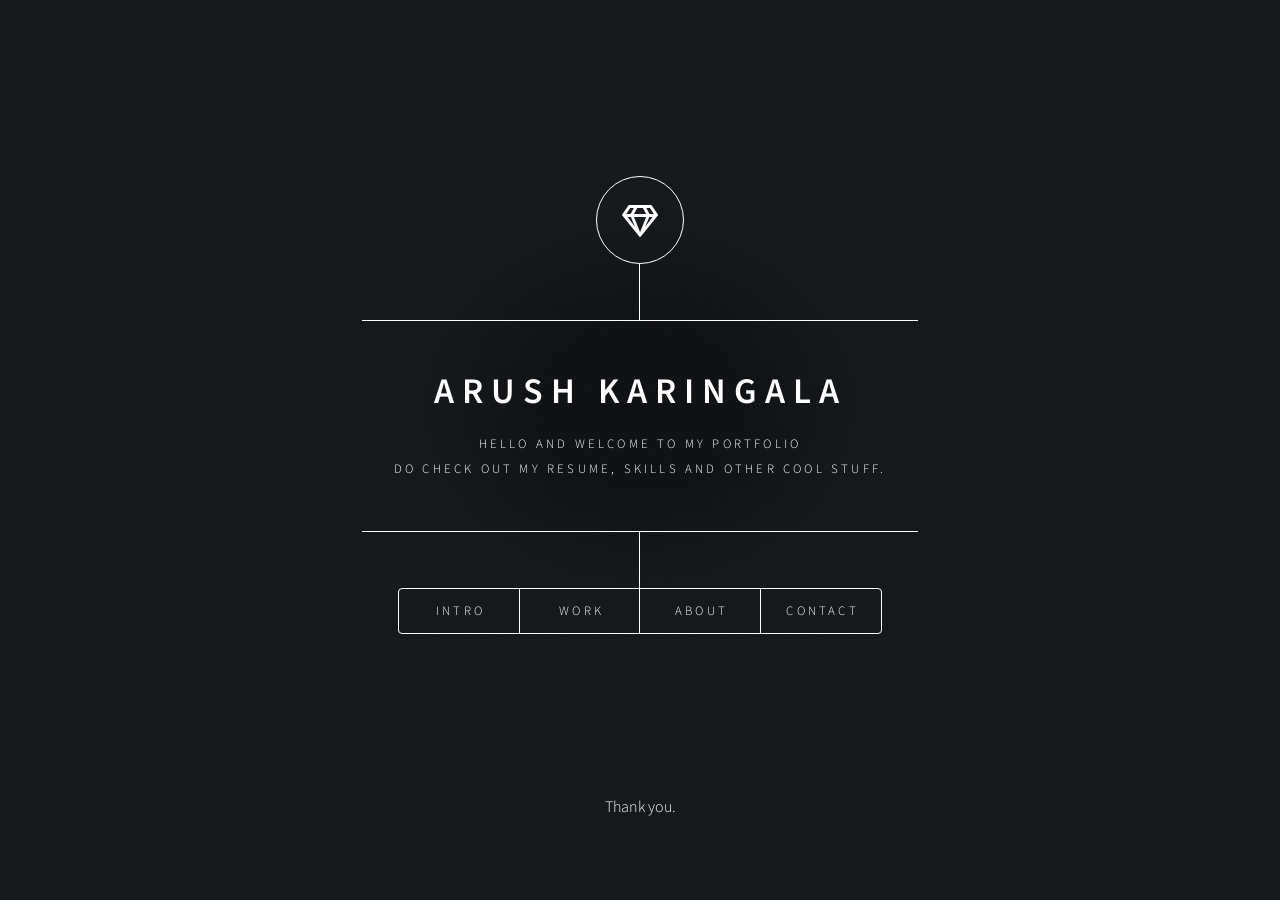
==== commit dcd9dc2a: "website" ====
--- a/index.html
+++ b/index.html
@@ -1,99 +1,365 @@
-<!DOCTYPE html>
+<!DOCTYPE HTML>
+<!--
+	Dimension by HTML5 UP
+	html5up.net | @ajlkn
+	Free for personal and commercial use under the CCA 3.0 license (html5up.net/license)
+-->
 <html>
-<head>
-	<meta charset="ISO-8859-1">
-	<title>Welcome to the Caf&eacute;!</title>
-	<link rel="stylesheet" href="css/styles.css">
-</head>
-
-<body class="bodyStyle">
-
-	<div id="header" class="mainHeader">
-		<hr>
-		<div class="center">Caf&eacute;</div>
-	</div>
-	<br>
-
-	<div id="mainContent">
-		<hr>
-		<div id="mainPictures" class="center">
-			<table>
-				<tr>
-					<td><img src="images/Coffee-and-Pastries.png" height=auto width="490"></td>
-					<td><img src="images/Cake-Vitrine.png" height=auto width="450"></td>
-				</tr>
-			</table>
-			<hr>
-			<p>The Caf&eacute; offers an assortment of delicious and delectable pastries and coffees that will put a smile on your face. From cookies to croissants, tarts and cakes, each treat is specially prepared to excite your tastebuds and brighten your day!</p>
-			<br>
-			<p> after arush</p>
-			<table>
-				<tr>
-					<td bgcolor="gainsboro">
-						<div class="cursiveText">Frank bakes a rich variety of cookies. Try them all!</div>
-						<table>
-							<tr>
-								<td><img src="images/Cookies.png" height=auto width="300"></td>
-							</tr>
-						</table>
-					</td>
-					<td bgcolor="cornsilk">
-						<table>
-							<tr>
-								<td><img src="images/Cup-of-Hot-Chocolate.png" height=auto width="200"></td>
-								<td class="cursiveText">Tea<br>Coffee<br>Latte<br>Hot Chocolate<br>Yes, we have it!</td>
-							</tr>
-						</table>
-					</td>
-					<td bgcolor="gainsboro">
-						<div class="cursiveText">Our tarts are always a customer favorite!<br><br>
-					  </div>
-						<table>
-							<tr>
-								<td><img src="images/Strawberry-Tarts.png" height=auto width="170"></td>
-								<td><img src="images/Strawberry-&-Blueberry-Tarts.png" height=auto width="170"></td>
-							</tr>
-						</table>
-					</td>
-				</tr>
-			</table>
-			<hr>
-		</div>
-	</div>
-
-	<div id="aboutUs" class="center">
-		<hr>
-		<div>
-			<h2>About Us</h2>
-		</div>
-			<table>
-				<tr>
-					<td><img src="images/Cafe-Owners.png" height=auto width="400"></td>
-					<td><p>Frank and Martha have been adding sweetness to their customers's lives since 2016. Both of them will personally greet you with a welcoming smile when you visit! Frank's recipes have been passed down from his mother and use simple and fresh ingredients to produce delightful flavors.</p></td>
-				</tr>
-			</table>
-			<hr>
-		</div>
-
-	<div id="ContactUs" align="center">
-		<hr>
-		<div>
-			<h2>Contact Us</h2>
-		</div>
-		<table>
-			<tr>
-				<td><img src="images/Coffee-Shop.png" height=auto width="120"></td>
-			</tr>
-		</table>
-		<div><p>123 Sweet Tooth St.<br>London SW1A 0AA, UK<br>Tel: +44-12-12345678</p></div>
-		<div>
-			<h3>Hours</h3>
-		</div>
-		<div>Weekdays: 6:00am - 6:00pm<br>Saturday: 7:00am - 7:00pm<br>Closed on Sundays</div>
-	</div>
-
-	<div id="Copyright" class="center">
-		<h5><p>&copy; 2020, Amazon Web Services, Inc. or its Affiliates. All rights reserved.</p></h5>
-	</div>
-</body>
+	<head>
+		<title>Dimension by HTML5 UP</title>
+		<meta charset="utf-8" />
+		<meta name="viewport" content="width=device-width, initial-scale=1, user-scalable=no" />
+		<link rel="stylesheet" href="assets/css/main.css" />
+		<noscript><link rel="stylesheet" href="assets/css/noscript.css" /></noscript>
+	</head>
+	<body class="is-preload">
+
+		<!-- Wrapper -->
+			<div id="wrapper">
+
+				<!-- Header -->
+					<header id="header">
+						<div class="logo">
+							<span class="icon fa-gem"></span>
+						</div>
+						<div class="content">
+							<div class="inner">
+								<h1>Arush Karingala</h1>
+								<p>Hello and welcome to my portfolio<br />
+								do check out my resume, skills and other cool stuff.</p>
+							</div>
+						</div>
+						<nav>
+							<ul>
+								<li><a href="#intro">Intro</a></li>
+								<li><a href="#work">Work</a></li>
+								<li><a href="#about">About</a></li>
+								<li><a href="#contact">Contact</a></li>
+								<!--<li><a href="#elements">Elements</a></li>-->
+							</ul>
+						</nav>
+					</header>
+
+				<!-- Main -->
+					<div id="main">
+
+						<!-- Intro -->
+							<article id="intro">
+								<h2 class="major">Intro</h2>
+								<span class="image main"><img src="images/pic01.jpg" alt="" /></span>
+								<p>Aenean ornare velit lacus, ac varius enim ullamcorper eu. Proin aliquam facilisis ante interdum congue. Integer mollis, nisl amet convallis, porttitor magna ullamcorper, amet egestas mauris. Ut magna finibus nisi nec lacinia. Nam maximus erat id euismod egestas. By the way, check out my <a href="#work">awesome work</a>.</p>
+								<p>Lorem ipsum dolor sit amet, consectetur adipiscing elit. Duis dapibus rutrum facilisis. Class aptent taciti sociosqu ad litora torquent per conubia nostra, per inceptos himenaeos. Etiam tristique libero eu nibh porttitor fermentum. Nullam venenatis erat id vehicula viverra. Nunc ultrices eros ut ultricies condimentum. Mauris risus lacus, blandit sit amet venenatis non, bibendum vitae dolor. Nunc lorem mauris, fringilla in aliquam at, euismod in lectus. Pellentesque habitant morbi tristique senectus et netus et malesuada fames ac turpis egestas. In non lorem sit amet elit placerat maximus. Pellentesque aliquam maximus risus, vel sed vehicula.</p>
+							</article>
+
+						<!-- Work -->
+							<article id="work">
+								<h2 class="major">Work</h2>
+								<span class="image main"><img src="images/pic02.jpg" alt="" /></span>
+								<p>Adipiscing magna sed dolor elit. Praesent eleifend dignissim arcu, at eleifend sapien imperdiet ac. Aliquam erat volutpat. Praesent urna nisi, fringila lorem et vehicula lacinia quam. Integer sollicitudin mauris nec lorem luctus ultrices.</p>
+								<p>Nullam et orci eu lorem consequat tincidunt vivamus et sagittis libero. Mauris aliquet magna magna sed nunc rhoncus pharetra. Pellentesque condimentum sem. In efficitur ligula tate urna. Maecenas laoreet massa vel lacinia pellentesque lorem ipsum dolor. Nullam et orci eu lorem consequat tincidunt. Vivamus et sagittis libero. Mauris aliquet magna magna sed nunc rhoncus amet feugiat tempus.</p>
+							</article>
+
+						<!-- About -->
+							<article id="about">
+								<h2 class="major">About</h2>
+								<span class="image main"><img src="images/pic03.jpg" alt="" /></span>
+								<p>Lorem ipsum dolor sit amet, consectetur et adipiscing elit. Praesent eleifend dignissim arcu, at eleifend sapien imperdiet ac. Aliquam erat volutpat. Praesent urna nisi, fringila lorem et vehicula lacinia quam. Integer sollicitudin mauris nec lorem luctus ultrices. Aliquam libero et malesuada fames ac ante ipsum primis in faucibus. Cras viverra ligula sit amet ex mollis mattis lorem ipsum dolor sit amet.</p>
+							</article>
+
+						<!-- Contact -->
+							<article id="contact">
+								<h2 class="major">Contact</h2>
+								<form method="post" action="#">
+									<div class="fields">
+										<div class="field half">
+											<label for="name">Name</label>
+											<input type="text" name="name" id="name" />
+										</div>
+										<div class="field half">
+											<label for="email">Email</label>
+											<input type="text" name="email" id="email" />
+										</div>
+										<div class="field">
+											<label for="message">Message</label>
+											<textarea name="message" id="message" rows="4"></textarea>
+										</div>
+									</div>
+									<ul class="actions">
+										<li><input type="submit" value="Send Message" class="primary" /></li>
+										<li><input type="reset" value="Reset" /></li>
+									</ul>
+								</form>
+								<ul class="icons">
+									<li><a href="#" class="icon brands fa-twitter"><span class="label">Twitter</span></a></li>
+									<li><a href="#" class="icon brands fa-facebook-f"><span class="label">Facebook</span></a></li>
+									<li><a href="#" class="icon brands fa-instagram"><span class="label">Instagram</span></a></li>
+									<li><a href="#" class="icon brands fa-github"><span class="label">GitHub</span></a></li>
+								</ul>
+							</article>
+
+						<!-- Elements -->
+							<article id="elements">
+								<h2 class="major">Elements</h2>
+
+								<section>
+									<h3 class="major">Text</h3>
+									<p>This is <b>bold</b> and this is <strong>strong</strong>. This is <i>italic</i> and this is <em>emphasized</em>.
+									This is <sup>superscript</sup> text and this is <sub>subscript</sub> text.
+									This is <u>underlined</u> and this is code: <code>for (;;) { ... }</code>. Finally, <a href="#">this is a link</a>.</p>
+									<hr />
+									<h2>Heading Level 2</h2>
+									<h3>Heading Level 3</h3>
+									<h4>Heading Level 4</h4>
+									<h5>Heading Level 5</h5>
+									<h6>Heading Level 6</h6>
+									<hr />
+									<h4>Blockquote</h4>
+									<blockquote>Fringilla nisl. Donec accumsan interdum nisi, quis tincidunt felis sagittis eget tempus euismod. Vestibulum ante ipsum primis in faucibus vestibulum. Blandit adipiscing eu felis iaculis volutpat ac adipiscing accumsan faucibus. Vestibulum ante ipsum primis in faucibus lorem ipsum dolor sit amet nullam adipiscing eu felis.</blockquote>
+									<h4>Preformatted</h4>
+									<pre><code>i = 0;
+
+while (!deck.isInOrder()) {
+    print 'Iteration ' + i;
+    deck.shuffle();
+    i++;
+}
+
+print 'It took ' + i + ' iterations to sort the deck.';</code></pre>
+								</section>
+
+								<section>
+									<h3 class="major">Lists</h3>
+
+									<h4>Unordered</h4>
+									<ul>
+										<li>Dolor pulvinar etiam.</li>
+										<li>Sagittis adipiscing.</li>
+										<li>Felis enim feugiat.</li>
+									</ul>
+
+									<h4>Alternate</h4>
+									<ul class="alt">
+										<li>Dolor pulvinar etiam.</li>
+										<li>Sagittis adipiscing.</li>
+										<li>Felis enim feugiat.</li>
+									</ul>
+
+									<h4>Ordered</h4>
+									<ol>
+										<li>Dolor pulvinar etiam.</li>
+										<li>Etiam vel felis viverra.</li>
+										<li>Felis enim feugiat.</li>
+										<li>Dolor pulvinar etiam.</li>
+										<li>Etiam vel felis lorem.</li>
+										<li>Felis enim et feugiat.</li>
+									</ol>
+									<h4>Icons</h4>
+									<ul class="icons">
+										<li><a href="#" class="icon brands fa-twitter"><span class="label">Twitter</span></a></li>
+										<li><a href="#" class="icon brands fa-facebook-f"><span class="label">Facebook</span></a></li>
+										<li><a href="#" class="icon brands fa-instagram"><span class="label">Instagram</span></a></li>
+										<li><a href="#" class="icon brands fa-github"><span class="label">Github</span></a></li>
+									</ul>
+
+									<h4>Actions</h4>
+									<ul class="actions">
+										<li><a href="#" class="button primary">Default</a></li>
+										<li><a href="#" class="button">Default</a></li>
+									</ul>
+									<ul class="actions stacked">
+										<li><a href="#" class="button primary">Default</a></li>
+										<li><a href="#" class="button">Default</a></li>
+									</ul>
+								</section>
+
+								<section>
+									<h3 class="major">Table</h3>
+									<h4>Default</h4>
+									<div class="table-wrapper">
+										<table>
+											<thead>
+												<tr>
+													<th>Name</th>
+													<th>Description</th>
+													<th>Price</th>
+												</tr>
+											</thead>
+											<tbody>
+												<tr>
+													<td>Item One</td>
+													<td>Ante turpis integer aliquet porttitor.</td>
+													<td>29.99</td>
+												</tr>
+												<tr>
+													<td>Item Two</td>
+													<td>Vis ac commodo adipiscing arcu aliquet.</td>
+													<td>19.99</td>
+												</tr>
+												<tr>
+													<td>Item Three</td>
+													<td> Morbi faucibus arcu accumsan lorem.</td>
+													<td>29.99</td>
+												</tr>
+												<tr>
+													<td>Item Four</td>
+													<td>Vitae integer tempus condimentum.</td>
+													<td>19.99</td>
+												</tr>
+												<tr>
+													<td>Item Five</td>
+													<td>Ante turpis integer aliquet porttitor.</td>
+													<td>29.99</td>
+												</tr>
+											</tbody>
+											<tfoot>
+												<tr>
+													<td colspan="2"></td>
+													<td>100.00</td>
+												</tr>
+											</tfoot>
+										</table>
+									</div>
+
+									<h4>Alternate</h4>
+									<div class="table-wrapper">
+										<table class="alt">
+											<thead>
+												<tr>
+													<th>Name</th>
+													<th>Description</th>
+													<th>Price</th>
+												</tr>
+											</thead>
+											<tbody>
+												<tr>
+													<td>Item One</td>
+													<td>Ante turpis integer aliquet porttitor.</td>
+													<td>29.99</td>
+												</tr>
+												<tr>
+													<td>Item Two</td>
+													<td>Vis ac commodo adipiscing arcu aliquet.</td>
+													<td>19.99</td>
+												</tr>
+												<tr>
+													<td>Item Three</td>
+													<td> Morbi faucibus arcu accumsan lorem.</td>
+													<td>29.99</td>
+												</tr>
+												<tr>
+													<td>Item Four</td>
+													<td>Vitae integer tempus condimentum.</td>
+													<td>19.99</td>
+												</tr>
+												<tr>
+													<td>Item Five</td>
+													<td>Ante turpis integer aliquet porttitor.</td>
+													<td>29.99</td>
+												</tr>
+											</tbody>
+											<tfoot>
+												<tr>
+													<td colspan="2"></td>
+													<td>100.00</td>
+												</tr>
+											</tfoot>
+										</table>
+									</div>
+								</section>
+
+								<section>
+									<h3 class="major">Buttons</h3>
+									<ul class="actions">
+										<li><a href="#" class="button primary">Primary</a></li>
+										<li><a href="#" class="button">Default</a></li>
+									</ul>
+									<ul class="actions">
+										<li><a href="#" class="button">Default</a></li>
+										<li><a href="#" class="button small">Small</a></li>
+									</ul>
+									<ul class="actions">
+										<li><a href="#" class="button primary icon solid fa-download">Icon</a></li>
+										<li><a href="#" class="button icon solid fa-download">Icon</a></li>
+									</ul>
+									<ul class="actions">
+										<li><span class="button primary disabled">Disabled</span></li>
+										<li><span class="button disabled">Disabled</span></li>
+									</ul>
+								</section>
+
+								<section>
+									<h3 class="major">Form</h3>
+									<form method="post" action="#">
+										<div class="fields">
+											<div class="field half">
+												<label for="demo-name">Name</label>
+												<input type="text" name="demo-name" id="demo-name" value="" placeholder="Jane Doe" />
+											</div>
+											<div class="field half">
+												<label for="demo-email">Email</label>
+												<input type="email" name="demo-email" id="demo-email" value="" placeholder="jane@untitled.tld" />
+											</div>
+											<div class="field">
+												<label for="demo-category">Category</label>
+												<select name="demo-category" id="demo-category">
+													<option value="">-</option>
+													<option value="1">Manufacturing</option>
+													<option value="1">Shipping</option>
+													<option value="1">Administration</option>
+													<option value="1">Human Resources</option>
+												</select>
+											</div>
+											<div class="field half">
+												<input type="radio" id="demo-priority-low" name="demo-priority" checked>
+												<label for="demo-priority-low">Low</label>
+											</div>
+											<div class="field half">
+												<input type="radio" id="demo-priority-high" name="demo-priority">
+												<label for="demo-priority-high">High</label>
+											</div>
+											<div class="field half">
+												<input type="checkbox" id="demo-copy" name="demo-copy">
+												<label for="demo-copy">Email me a copy</label>
+											</div>
+											<div class="field half">
+												<input type="checkbox" id="demo-human" name="demo-human" checked>
+												<label for="demo-human">Not a robot</label>
+											</div>
+											<div class="field">
+												<label for="demo-message">Message</label>
+												<textarea name="demo-message" id="demo-message" placeholder="Enter your message" rows="6"></textarea>
+											</div>
+										</div>
+										<ul class="actions">
+											<li><input type="submit" value="Send Message" class="primary" /></li>
+											<li><input type="reset" value="Reset" /></li>
+										</ul>
+									</form>
+								</section>
+
+							</article>
+
+					</div>
+
+				<!-- Footer -->
+					<footer id="footer">
+						<p>Thank you.</p>
+
+					</footer>
+
+			</div>
+
+	
+
+		<!-- BG -->
+			<div id="bg"></div>
+
+		<!-- Scripts -->
+			<script src="assets/js/jquery.min.js"></script>
+			<script src="assets/js/browser.min.js"></script>
+			<script src="assets/js/breakpoints.min.js"></script>
+			<script src="assets/js/util.js"></script>
+			<script src="assets/js/main.js"></script>
+
+	</body>
 </html>
--- a/assets/css/main.css
+++ b/assets/css/main.css
@@ -0,0 +1,1661 @@
+@import url(fontawesome-all.min.css);
+@import url("https://fonts.googleapis.com/css?family=Source+Sans+Pro:300italic,600italic,300,600");
+
+/*
+	Dimension by HTML5 UP
+	html5up.net | @ajlkn
+	Free for personal and commercial use under the CCA 3.0 license (html5up.net/license)
+*/
+
+html, body, div, span, applet, object,
+iframe, h1, h2, h3, h4, h5, h6, p, blockquote,
+pre, a, abbr, acronym, address, big, cite,
+code, del, dfn, em, img, ins, kbd, q, s, samp,
+small, strike, strong, sub, sup, tt, var, b,
+u, i, center, dl, dt, dd, ol, ul, li, fieldset,
+form, label, legend, table, caption, tbody,
+tfoot, thead, tr, th, td, article, aside,
+canvas, details, embed, figure, figcaption,
+footer, header, hgroup, menu, nav, output, ruby,
+section, summary, time, mark, audio, video {
+	margin: 0;
+	padding: 0;
+	border: 0;
+	font-size: 100%;
+	font: inherit;
+	vertical-align: baseline;}
+
+article, aside, details, figcaption, figure,
+footer, header, hgroup, menu, nav, section {
+	display: block;}
+
+body {
+	line-height: 1;
+}
+
+ol, ul {
+	list-style: none;
+}
+
+blockquote, q {
+	quotes: none;
+}
+
+	blockquote:before, blockquote:after, q:before, q:after {
+		content: '';
+		content: none;
+	}
+
+table {
+	border-collapse: collapse;
+	border-spacing: 0;
+}
+
+body {
+	-webkit-text-size-adjust: none;
+}
+
+mark {
+	background-color: transparent;
+	color: inherit;
+}
+
+input::-moz-focus-inner {
+	border: 0;
+	padding: 0;
+}
+
+input, select, textarea {
+	-moz-appearance: none;
+	-webkit-appearance: none;
+	-ms-appearance: none;
+	appearance: none;
+}
+
+/* Basic */
+
+	@-ms-viewport {
+		width: device-width;
+	}
+
+	@media screen and (max-width: 480px) {
+
+		html, body {
+			min-width: 320px;
+		}
+
+	}
+
+	html {
+		box-sizing: border-box;
+	}
+
+	*, *:before, *:after {
+		box-sizing: inherit;
+	}
+
+	body {
+		background: #1b1f22;
+	}
+
+		body.is-preload *, body.is-preload *:before, body.is-preload *:after {
+			-moz-animation: none !important;
+			-webkit-animation: none !important;
+			-ms-animation: none !important;
+			animation: none !important;
+			-moz-transition: none !important;
+			-webkit-transition: none !important;
+			-ms-transition: none !important;
+			transition: none !important;
+		}
+
+/* Type */
+
+	html {
+		font-size: 16pt;
+	}
+
+		@media screen and (max-width: 1680px) {
+
+			html {
+				font-size: 12pt;
+			}
+
+		}
+
+		@media screen and (max-width: 736px) {
+
+			html {
+				font-size: 11pt;
+			}
+
+		}
+
+		@media screen and (max-width: 360px) {
+
+			html {
+				font-size: 10pt;
+			}
+
+		}
+
+	body, input, select, textarea {
+		color: #ffffff;
+		font-family: "Source Sans Pro", sans-serif;
+		font-weight: 300;
+		font-size: 1rem;
+		line-height: 1.65;
+	}
+
+	a {
+		-moz-transition: color 0.2s ease-in-out, background-color 0.2s ease-in-out, border-bottom-color 0.2s ease-in-out;
+		-webkit-transition: color 0.2s ease-in-out, background-color 0.2s ease-in-out, border-bottom-color 0.2s ease-in-out;
+		-ms-transition: color 0.2s ease-in-out, background-color 0.2s ease-in-out, border-bottom-color 0.2s ease-in-out;
+		transition: color 0.2s ease-in-out, background-color 0.2s ease-in-out, border-bottom-color 0.2s ease-in-out;
+		border-bottom: dotted 1px rgba(255, 255, 255, 0.5);
+		text-decoration: none;
+		color: inherit;
+	}
+
+		a:hover {
+			border-bottom-color: transparent;
+		}
+
+	strong, b {
+		color: #ffffff;
+		font-weight: 600;
+	}
+
+	em, i {
+		font-style: italic;
+	}
+
+	p {
+		margin: 0 0 2rem 0;
+	}
+
+	h1, h2, h3, h4, h5, h6 {
+		color: #ffffff;
+		font-weight: 600;
+		line-height: 1.5;
+		margin: 0 0 1rem 0;
+		text-transform: uppercase;
+		letter-spacing: 0.2rem;
+	}
+
+		h1 a, h2 a, h3 a, h4 a, h5 a, h6 a {
+			color: inherit;
+			text-decoration: none;
+		}
+
+		h1.major, h2.major, h3.major, h4.major, h5.major, h6.major {
+			border-bottom: solid 1px #ffffff;
+			width: -moz-max-content;
+			width: -webkit-max-content;
+			width: -ms-max-content;
+			width: max-content;
+			padding-bottom: 0.5rem;
+			margin: 0 0 2rem 0;
+		}
+
+	h1 {
+		font-size: 2.25rem;
+		line-height: 1.3;
+		letter-spacing: 0.5rem;
+	}
+
+	h2 {
+		font-size: 1.5rem;
+		line-height: 1.4;
+		letter-spacing: 0.5rem;
+	}
+
+	h3 {
+		font-size: 1rem;
+	}
+
+	h4 {
+		font-size: 0.8rem;
+	}
+
+	h5 {
+		font-size: 0.7rem;
+	}
+
+	h6 {
+		font-size: 0.6rem;
+	}
+
+	@media screen and (max-width: 736px) {
+
+		h1 {
+			font-size: 1.75rem;
+			line-height: 1.4;
+		}
+
+		h2 {
+			font-size: 1.25em;
+			line-height: 1.5;
+		}
+
+	}
+
+	sub {
+		font-size: 0.8rem;
+		position: relative;
+		top: 0.5rem;
+	}
+
+	sup {
+		font-size: 0.8rem;
+		position: relative;
+		top: -0.5rem;
+	}
+
+	blockquote {
+		border-left: solid 4px #ffffff;
+		font-style: italic;
+		margin: 0 0 2rem 0;
+		padding: 0.5rem 0 0.5rem 2rem;
+	}
+
+	code {
+		background: rgba(255, 255, 255, 0.075);
+		border-radius: 4px;
+		font-family: "Courier New", monospace;
+		font-size: 0.9rem;
+		margin: 0 0.25rem;
+		padding: 0.25rem 0.65rem;
+	}
+
+	pre {
+		-webkit-overflow-scrolling: touch;
+		font-family: "Courier New", monospace;
+		font-size: 0.9rem;
+		margin: 0 0 2rem 0;
+	}
+
+		pre code {
+			display: block;
+			line-height: 1.75;
+			padding: 1rem 1.5rem;
+			overflow-x: auto;
+		}
+
+	hr {
+		border: 0;
+		border-bottom: solid 1px #ffffff;
+		margin: 2.75rem 0;
+	}
+
+	.align-left {
+		text-align: left;
+	}
+
+	.align-center {
+		text-align: center;
+	}
+
+	.align-right {
+		text-align: right;
+	}
+
+/* Form */
+
+	form {
+		margin: 0 0 2rem 0;
+	}
+
+		form > :last-child {
+			margin-bottom: 0;
+		}
+
+		form > .fields {
+			display: -moz-flex;
+			display: -webkit-flex;
+			display: -ms-flex;
+			display: flex;
+			-moz-flex-wrap: wrap;
+			-webkit-flex-wrap: wrap;
+			-ms-flex-wrap: wrap;
+			flex-wrap: wrap;
+			width: calc(100% + 3rem);
+			margin: -1.5rem 0 2rem -1.5rem;
+		}
+
+			form > .fields > .field {
+				-moz-flex-grow: 0;
+				-webkit-flex-grow: 0;
+				-ms-flex-grow: 0;
+				flex-grow: 0;
+				-moz-flex-shrink: 0;
+				-webkit-flex-shrink: 0;
+				-ms-flex-shrink: 0;
+				flex-shrink: 0;
+				padding: 1.5rem 0 0 1.5rem;
+				width: calc(100% - 1.5rem);
+			}
+
+				form > .fields > .field.half {
+					width: calc(50% - 0.75rem);
+				}
+
+				form > .fields > .field.third {
+					width: calc(100%/3 - 0.5rem);
+				}
+
+				form > .fields > .field.quarter {
+					width: calc(25% - 0.375rem);
+				}
+
+		@media screen and (max-width: 480px) {
+
+			form > .fields {
+				width: calc(100% + 3rem);
+				margin: -1.5rem 0 2rem -1.5rem;
+			}
+
+				form > .fields > .field {
+					padding: 1.5rem 0 0 1.5rem;
+					width: calc(100% - 1.5rem);
+				}
+
+					form > .fields > .field.half {
+						width: calc(100% - 1.5rem);
+					}
+
+					form > .fields > .field.third {
+						width: calc(100% - 1.5rem);
+					}
+
+					form > .fields > .field.quarter {
+						width: calc(100% - 1.5rem);
+					}
+
+		}
+
+	label {
+		color: #ffffff;
+		display: block;
+		font-size: 0.8rem;
+		font-weight: 300;
+		letter-spacing: 0.2rem;
+		line-height: 1.5;
+		margin: 0 0 1rem 0;
+		text-transform: uppercase;
+	}
+
+	input[type="text"],
+	input[type="password"],
+	input[type="email"],
+	input[type="tel"],
+	select,
+	textarea {
+		-moz-appearance: none;
+		-webkit-appearance: none;
+		-ms-appearance: none;
+		appearance: none;
+		-moz-transition: border-color 0.2s ease-in-out, box-shadow 0.2s ease-in-out, background-color 0.2s ease-in-out;
+		-webkit-transition: border-color 0.2s ease-in-out, box-shadow 0.2s ease-in-out, background-color 0.2s ease-in-out;
+		-ms-transition: border-color 0.2s ease-in-out, box-shadow 0.2s ease-in-out, background-color 0.2s ease-in-out;
+		transition: border-color 0.2s ease-in-out, box-shadow 0.2s ease-in-out, background-color 0.2s ease-in-out;
+		background-color: transparent;
+		border-radius: 4px;
+		border: solid 1px #ffffff;
+		color: inherit;
+		display: block;
+		outline: 0;
+		padding: 0 1rem;
+		text-decoration: none;
+		width: 100%;
+	}
+
+		input[type="text"]:invalid,
+		input[type="password"]:invalid,
+		input[type="email"]:invalid,
+		input[type="tel"]:invalid,
+		select:invalid,
+		textarea:invalid {
+			box-shadow: none;
+		}
+
+		input[type="text"]:focus,
+		input[type="password"]:focus,
+		input[type="email"]:focus,
+		input[type="tel"]:focus,
+		select:focus,
+		textarea:focus {
+			background: rgba(255, 255, 255, 0.075);
+			border-color: #ffffff;
+			box-shadow: 0 0 0 1px #ffffff;
+		}
+
+	select {
+		background-image: url("data:image/svg+xml;charset=utf8,%3Csvg xmlns='http://www.w3.org/2000/svg' width='40' height='40' preserveAspectRatio='none' viewBox='0 0 40 40'%3E%3Cpath d='M9.4,12.3l10.4,10.4l10.4-10.4c0.2-0.2,0.5-0.4,0.9-0.4c0.3,0,0.6,0.1,0.9,0.4l3.3,3.3c0.2,0.2,0.4,0.5,0.4,0.9 c0,0.4-0.1,0.6-0.4,0.9L20.7,31.9c-0.2,0.2-0.5,0.4-0.9,0.4c-0.3,0-0.6-0.1-0.9-0.4L4.3,17.3c-0.2-0.2-0.4-0.5-0.4-0.9 c0-0.4,0.1-0.6,0.4-0.9l3.3-3.3c0.2-0.2,0.5-0.4,0.9-0.4S9.1,12.1,9.4,12.3z' fill='%23ffffff' /%3E%3C/svg%3E");
+		background-size: 1.25rem;
+		background-repeat: no-repeat;
+		background-position: calc(100% - 1rem) center;
+		height: 2.75rem;
+		padding-right: 2.75rem;
+		text-overflow: ellipsis;
+	}
+
+		select option {
+			color: #ffffff;
+			background: #1b1f22;
+		}
+
+		select:focus::-ms-value {
+			background-color: transparent;
+		}
+
+		select::-ms-expand {
+			display: none;
+		}
+
+	input[type="text"],
+	input[type="password"],
+	input[type="email"],
+	select {
+		height: 2.75rem;
+	}
+
+	textarea {
+		padding: 0.75rem 1rem;
+	}
+
+	input[type="checkbox"],
+	input[type="radio"] {
+		-moz-appearance: none;
+		-webkit-appearance: none;
+		-ms-appearance: none;
+		appearance: none;
+		display: block;
+		float: left;
+		margin-right: -2rem;
+		opacity: 0;
+		width: 1rem;
+		z-index: -1;
+	}
+
+		input[type="checkbox"] + label,
+		input[type="radio"] + label {
+			text-decoration: none;
+			-moz-user-select: none;
+			-webkit-user-select: none;
+			-ms-user-select: none;
+			user-select: none;
+			color: #ffffff;
+			cursor: pointer;
+			display: inline-block;
+			font-size: 0.8rem;
+			font-weight: 300;
+			margin: 0 0 0.5rem 0;
+			padding-left: 2.65rem;
+			padding-right: 0.75rem;
+			position: relative;
+		}
+
+			input[type="checkbox"] + label:before,
+			input[type="radio"] + label:before {
+				-moz-osx-font-smoothing: grayscale;
+				-webkit-font-smoothing: antialiased;
+				display: inline-block;
+				font-style: normal;
+				font-variant: normal;
+				text-rendering: auto;
+				line-height: 1;
+				text-transform: none !important;
+				font-family: 'Font Awesome 5 Free';
+				font-weight: 900;
+			}
+
+			input[type="checkbox"] + label:before,
+			input[type="radio"] + label:before {
+				-moz-transition: border-color 0.2s ease-in-out, box-shadow 0.2s ease-in-out, background-color 0.2s ease-in-out;
+				-webkit-transition: border-color 0.2s ease-in-out, box-shadow 0.2s ease-in-out, background-color 0.2s ease-in-out;
+				-ms-transition: border-color 0.2s ease-in-out, box-shadow 0.2s ease-in-out, background-color 0.2s ease-in-out;
+				transition: border-color 0.2s ease-in-out, box-shadow 0.2s ease-in-out, background-color 0.2s ease-in-out;
+				border-radius: 4px;
+				border: solid 1px #ffffff;
+				content: '';
+				display: inline-block;
+				height: 1.65rem;
+				left: 0;
+				line-height: 1.65rem;
+				position: absolute;
+				text-align: center;
+				top: -0.15rem;
+				width: 1.65rem;
+			}
+
+		input[type="checkbox"]:checked + label:before,
+		input[type="radio"]:checked + label:before {
+			background: #ffffff !important;
+			border-color: #ffffff !important;
+			color: #1b1f22;
+			content: '\f00c';
+		}
+
+		input[type="checkbox"]:focus + label:before,
+		input[type="radio"]:focus + label:before {
+			background: rgba(255, 255, 255, 0.075);
+			border-color: #ffffff;
+			box-shadow: 0 0 0 1px #ffffff;
+		}
+
+	input[type="checkbox"] + label:before {
+		border-radius: 4px;
+	}
+
+	input[type="radio"] + label:before {
+		border-radius: 100%;
+	}
+
+	::-webkit-input-placeholder {
+		color: rgba(255, 255, 255, 0.5) !important;
+		opacity: 1.0;
+	}
+
+	:-moz-placeholder {
+		color: rgba(255, 255, 255, 0.5) !important;
+		opacity: 1.0;
+	}
+
+	::-moz-placeholder {
+		color: rgba(255, 255, 255, 0.5) !important;
+		opacity: 1.0;
+	}
+
+	:-ms-input-placeholder {
+		color: rgba(255, 255, 255, 0.5) !important;
+		opacity: 1.0;
+	}
+
+	.formerize-placeholder {
+		color: rgba(255, 255, 255, 0.5) !important;
+		opacity: 1.0;
+	}
+
+/* Box */
+
+	.box {
+		border-radius: 4px;
+		border: solid 1px #ffffff;
+		margin-bottom: 2rem;
+		padding: 1.5em;
+	}
+
+		.box > :last-child,
+		.box > :last-child > :last-child,
+		.box > :last-child > :last-child > :last-child {
+			margin-bottom: 0;
+		}
+
+		.box.alt {
+			border: 0;
+			border-radius: 0;
+			padding: 0;
+		}
+
+/* Icon */
+
+	.icon {
+		text-decoration: none;
+		border-bottom: none;
+		position: relative;
+	}
+
+		.icon:before {
+			-moz-osx-font-smoothing: grayscale;
+			-webkit-font-smoothing: antialiased;
+			display: inline-block;
+			font-style: normal;
+			font-variant: normal;
+			text-rendering: auto;
+			line-height: 1;
+			text-transform: none !important;
+			font-family: 'Font Awesome 5 Free';
+			font-weight: 400;
+		}
+
+		.icon > .label {
+			display: none;
+		}
+
+		.icon:before {
+			line-height: inherit;
+		}
+
+		.icon.solid:before {
+			font-weight: 900;
+		}
+
+		.icon.brands:before {
+			font-family: 'Font Awesome 5 Brands';
+		}
+
+/* Image */
+
+	.image {
+		border-radius: 4px;
+		border: 0;
+		display: inline-block;
+		position: relative;
+	}
+
+		.image:before {
+			pointer-events: none;
+			background-image: url("../../images/overlay.png");
+			background-color: rgba(19, 21, 25, 0.5);
+			border-radius: 4px;
+			content: '';
+			display: block;
+			height: 100%;
+			left: 0;
+			opacity: 0.5;
+			position: absolute;
+			top: 0;
+			width: 100%;
+		}
+
+		.image img {
+			border-radius: 4px;
+			display: block;
+		}
+
+		.image.left, .image.right {
+			max-width: 40%;
+		}
+
+			.image.left img, .image.right img {
+				width: 100%;
+			}
+
+		.image.left {
+			float: left;
+			padding: 0 1.5em 1em 0;
+			top: 0.25em;
+		}
+
+		.image.right {
+			float: right;
+			padding: 0 0 1em 1.5em;
+			top: 0.25em;
+		}
+
+		.image.fit {
+			display: block;
+			margin: 0 0 2rem 0;
+			width: 100%;
+		}
+
+			.image.fit img {
+				width: 100%;
+			}
+
+		.image.main {
+			display: block;
+			margin: 2.5rem 0;
+			width: 100%;
+		}
+
+			.image.main img {
+				width: 100%;
+			}
+
+		@media screen and (max-width: 736px) {
+
+			.image.main {
+				margin: 2rem 0;
+			}
+
+		}
+
+		@media screen and (max-width: 480px) {
+
+			.image.main {
+				margin: 1.5rem 0;
+			}
+
+		}
+
+/* List */
+
+	ol {
+		list-style: decimal;
+		margin: 0 0 2rem 0;
+		padding-left: 1.25em;
+	}
+
+		ol li {
+			padding-left: 0.25em;
+		}
+
+	ul {
+		list-style: disc;
+		margin: 0 0 2rem 0;
+		padding-left: 1em;
+	}
+
+		ul li {
+			padding-left: 0.5em;
+		}
+
+		ul.alt {
+			list-style: none;
+			padding-left: 0;
+		}
+
+			ul.alt li {
+				border-top: solid 1px #ffffff;
+				padding: 0.5em 0;
+			}
+
+				ul.alt li:first-child {
+					border-top: 0;
+					padding-top: 0;
+				}
+
+	dl {
+		margin: 0 0 2rem 0;
+	}
+
+		dl dt {
+			display: block;
+			font-weight: 600;
+			margin: 0 0 1rem 0;
+		}
+
+		dl dd {
+			margin-left: 2rem;
+		}
+
+/* Actions */
+
+	ul.actions {
+		display: -moz-flex;
+		display: -webkit-flex;
+		display: -ms-flex;
+		display: flex;
+		cursor: default;
+		list-style: none;
+		margin-left: -1rem;
+		padding-left: 0;
+	}
+
+		ul.actions li {
+			padding: 0 0 0 1rem;
+			vertical-align: middle;
+		}
+
+		ul.actions.special {
+			-moz-justify-content: center;
+			-webkit-justify-content: center;
+			-ms-justify-content: center;
+			justify-content: center;
+			width: 100%;
+			margin-left: 0;
+		}
+
+			ul.actions.special li:first-child {
+				padding-left: 0;
+			}
+
+		ul.actions.stacked {
+			-moz-flex-direction: column;
+			-webkit-flex-direction: column;
+			-ms-flex-direction: column;
+			flex-direction: column;
+			margin-left: 0;
+		}
+
+			ul.actions.stacked li {
+				padding: 1.3rem 0 0 0;
+			}
+
+				ul.actions.stacked li:first-child {
+					padding-top: 0;
+				}
+
+		ul.actions.fit {
+			width: calc(100% + 1rem);
+		}
+
+			ul.actions.fit li {
+				-moz-flex-grow: 1;
+				-webkit-flex-grow: 1;
+				-ms-flex-grow: 1;
+				flex-grow: 1;
+				-moz-flex-shrink: 1;
+				-webkit-flex-shrink: 1;
+				-ms-flex-shrink: 1;
+				flex-shrink: 1;
+				width: 100%;
+			}
+
+				ul.actions.fit li > * {
+					width: 100%;
+				}
+
+			ul.actions.fit.stacked {
+				width: 100%;
+			}
+
+		@media screen and (max-width: 480px) {
+
+			ul.actions:not(.fixed) {
+				-moz-flex-direction: column;
+				-webkit-flex-direction: column;
+				-ms-flex-direction: column;
+				flex-direction: column;
+				margin-left: 0;
+				width: 100% !important;
+			}
+
+				ul.actions:not(.fixed) li {
+					-moz-flex-grow: 1;
+					-webkit-flex-grow: 1;
+					-ms-flex-grow: 1;
+					flex-grow: 1;
+					-moz-flex-shrink: 1;
+					-webkit-flex-shrink: 1;
+					-ms-flex-shrink: 1;
+					flex-shrink: 1;
+					padding: 1rem 0 0 0;
+					text-align: center;
+					width: 100%;
+				}
+
+					ul.actions:not(.fixed) li > * {
+						width: 100%;
+					}
+
+					ul.actions:not(.fixed) li:first-child {
+						padding-top: 0;
+					}
+
+					ul.actions:not(.fixed) li input[type="submit"],
+					ul.actions:not(.fixed) li input[type="reset"],
+					ul.actions:not(.fixed) li input[type="button"],
+					ul.actions:not(.fixed) li button,
+					ul.actions:not(.fixed) li .button {
+						width: 100%;
+					}
+
+						ul.actions:not(.fixed) li input[type="submit"].icon:before,
+						ul.actions:not(.fixed) li input[type="reset"].icon:before,
+						ul.actions:not(.fixed) li input[type="button"].icon:before,
+						ul.actions:not(.fixed) li button.icon:before,
+						ul.actions:not(.fixed) li .button.icon:before {
+							margin-left: -0.5em;
+						}
+
+		}
+
+/* Icons */
+
+	ul.icons {
+		cursor: default;
+		list-style: none;
+		padding-left: 0;
+	}
+
+		ul.icons li {
+			display: inline-block;
+			padding: 0 0.75em 0 0;
+		}
+
+			ul.icons li:last-child {
+				padding-right: 0;
+			}
+
+			ul.icons li a {
+				border-radius: 100%;
+				box-shadow: inset 0 0 0 1px #ffffff;
+				display: inline-block;
+				height: 2.25rem;
+				line-height: 2.25rem;
+				text-align: center;
+				width: 2.25rem;
+			}
+
+				ul.icons li a:hover {
+					background-color: rgba(255, 255, 255, 0.075);
+				}
+
+				ul.icons li a:active {
+					background-color: rgba(255, 255, 255, 0.175);
+				}
+
+/* Table */
+
+	.table-wrapper {
+		-webkit-overflow-scrolling: touch;
+		overflow-x: auto;
+	}
+
+	table {
+		margin: 0 0 2rem 0;
+		width: 100%;
+	}
+
+		table tbody tr {
+			border: solid 1px #ffffff;
+			border-left: 0;
+			border-right: 0;
+		}
+
+			table tbody tr:nth-child(2n + 1) {
+				background-color: rgba(255, 255, 255, 0.075);
+			}
+
+		table td {
+			padding: 0.75em 0.75em;
+		}
+
+		table th {
+			color: #ffffff;
+			font-size: 0.9em;
+			font-weight: 600;
+			padding: 0 0.75em 0.75em 0.75em;
+			text-align: left;
+		}
+
+		table thead {
+			border-bottom: solid 2px #ffffff;
+		}
+
+		table tfoot {
+			border-top: solid 2px #ffffff;
+		}
+
+		table.alt {
+			border-collapse: separate;
+		}
+
+			table.alt tbody tr td {
+				border: solid 1px #ffffff;
+				border-left-width: 0;
+				border-top-width: 0;
+			}
+
+				table.alt tbody tr td:first-child {
+					border-left-width: 1px;
+				}
+
+			table.alt tbody tr:first-child td {
+				border-top-width: 1px;
+			}
+
+			table.alt thead {
+				border-bottom: 0;
+			}
+
+			table.alt tfoot {
+				border-top: 0;
+			}
+
+/* Button */
+
+	input[type="submit"],
+	input[type="reset"],
+	input[type="button"],
+	button,
+	.button {
+		-moz-appearance: none;
+		-webkit-appearance: none;
+		-ms-appearance: none;
+		appearance: none;
+		-moz-transition: background-color 0.2s ease-in-out, color 0.2s ease-in-out;
+		-webkit-transition: background-color 0.2s ease-in-out, color 0.2s ease-in-out;
+		-ms-transition: background-color 0.2s ease-in-out, color 0.2s ease-in-out;
+		transition: background-color 0.2s ease-in-out, color 0.2s ease-in-out;
+		background-color: transparent;
+		border-radius: 4px;
+		border: 0;
+		box-shadow: inset 0 0 0 1px #ffffff;
+		color: #ffffff !important;
+		cursor: pointer;
+		display: inline-block;
+		font-size: 0.8rem;
+		font-weight: 300;
+		height: 2.75rem;
+		letter-spacing: 0.2rem;
+		line-height: 2.75rem;
+		outline: 0;
+		padding: 0 1.25rem 0 1.35rem;
+		text-align: center;
+		text-decoration: none;
+		text-transform: uppercase;
+		white-space: nowrap;
+	}
+
+		input[type="submit"]:hover,
+		input[type="reset"]:hover,
+		input[type="button"]:hover,
+		button:hover,
+		.button:hover {
+			background-color: rgba(255, 255, 255, 0.075);
+		}
+
+		input[type="submit"]:active,
+		input[type="reset"]:active,
+		input[type="button"]:active,
+		button:active,
+		.button:active {
+			background-color: rgba(255, 255, 255, 0.175);
+		}
+
+		input[type="submit"].icon:before,
+		input[type="reset"].icon:before,
+		input[type="button"].icon:before,
+		button.icon:before,
+		.button.icon:before {
+			margin-right: 0.5em;
+		}
+
+		input[type="submit"].fit,
+		input[type="reset"].fit,
+		input[type="button"].fit,
+		button.fit,
+		.button.fit {
+			width: 100%;
+		}
+
+		input[type="submit"].small,
+		input[type="reset"].small,
+		input[type="button"].small,
+		button.small,
+		.button.small {
+			font-size: 0.6rem;
+			height: 2.0625rem;
+			line-height: 2.0625rem;
+		}
+
+		input[type="submit"].primary,
+		input[type="reset"].primary,
+		input[type="button"].primary,
+		button.primary,
+		.button.primary {
+			background-color: #ffffff;
+			color: #1b1f22 !important;
+			font-weight: 600;
+		}
+
+		input[type="submit"].disabled, input[type="submit"]:disabled,
+		input[type="reset"].disabled,
+		input[type="reset"]:disabled,
+		input[type="button"].disabled,
+		input[type="button"]:disabled,
+		button.disabled,
+		button:disabled,
+		.button.disabled,
+		.button:disabled {
+			pointer-events: none;
+			cursor: default;
+			opacity: 0.25;
+		}
+
+	input[type="submit"],
+	input[type="reset"],
+	input[type="button"],
+	button {
+		line-height: calc(2.75rem - 2px);
+	}
+
+/* BG */
+
+	#bg {
+		-moz-transform: scale(1.0);
+		-webkit-transform: scale(1.0);
+		-ms-transform: scale(1.0);
+		transform: scale(1.0);
+		-webkit-backface-visibility: hidden;
+		position: fixed;
+		top: 0;
+		left: 0;
+		width: 100%;
+		height: 100vh;
+		z-index: 1;
+	}
+
+		#bg:before, #bg:after {
+			content: '';
+			display: block;
+			position: absolute;
+			top: 0;
+			left: 0;
+			width: 100%;
+			height: 100%;
+		}
+
+		#bg:before {
+			-moz-transition: background-color 2.5s ease-in-out;
+			-webkit-transition: background-color 2.5s ease-in-out;
+			-ms-transition: background-color 2.5s ease-in-out;
+			transition: background-color 2.5s ease-in-out;
+			-moz-transition-delay: 0.75s;
+			-webkit-transition-delay: 0.75s;
+			-ms-transition-delay: 0.75s;
+			transition-delay: 0.75s;
+			background-image: linear-gradient(to top, rgba(19, 21, 25, 0.5), rgba(19, 21, 25, 0.5)), url("../../images/overlay.png");
+			background-size: auto,+ 256px 256px;
+			background-position: center,+ center;
+			background-repeat: no-repeat,+ repeat;
+			z-index: 2;
+		}
+
+		#bg:after {
+			-moz-transform: scale(1.125);
+			-webkit-transform: scale(1.125);
+			-ms-transform: scale(1.125);
+			transform: scale(1.125);
+			-moz-transition: -moz-transform 0.325s ease-in-out, -moz-filter 0.325s ease-in-out;
+			-webkit-transition: -webkit-transform 0.325s ease-in-out, -webkit-filter 0.325s ease-in-out;
+			-ms-transition: -ms-transform 0.325s ease-in-out, -ms-filter 0.325s ease-in-out;
+			transition: transform 0.325s ease-in-out, filter 0.325s ease-in-out;
+			background-image: url("../../images/bg.jpg");
+			background-position: center;
+			background-size: cover;
+			background-repeat: no-repeat;
+			z-index: 1;
+		}
+
+		body.is-article-visible #bg:after {
+			-moz-transform: scale(1.0825);
+			-webkit-transform: scale(1.0825);
+			-ms-transform: scale(1.0825);
+			transform: scale(1.0825);
+			-moz-filter: blur(0.2rem);
+			-webkit-filter: blur(0.2rem);
+			-ms-filter: blur(0.2rem);
+			filter: blur(0.2rem);
+		}
+
+		body.is-preload #bg:before {
+			background-color: #000000;
+		}
+
+/* Wrapper */
+
+	#wrapper {
+		display: -moz-flex;
+		display: -webkit-flex;
+		display: -ms-flex;
+		display: flex;
+		-moz-flex-direction: column;
+		-webkit-flex-direction: column;
+		-ms-flex-direction: column;
+		flex-direction: column;
+		-moz-align-items: center;
+		-webkit-align-items: center;
+		-ms-align-items: center;
+		align-items: center;
+		-moz-justify-content: space-between;
+		-webkit-justify-content: space-between;
+		-ms-justify-content: space-between;
+		justify-content: space-between;
+		position: relative;
+		min-height: 100vh;
+		width: 100%;
+		padding: 4rem 2rem;
+		z-index: 3;
+	}
+
+		#wrapper:before {
+			content: '';
+			display: block;
+		}
+
+		@media screen and (max-width: 1680px) {
+
+			#wrapper {
+				padding: 3rem 2rem;
+			}
+
+		}
+
+		@media screen and (max-width: 736px) {
+
+			#wrapper {
+				padding: 2rem 1rem;
+			}
+
+		}
+
+		@media screen and (max-width: 480px) {
+
+			#wrapper {
+				padding: 1rem;
+			}
+
+		}
+
+/* Header */
+
+	#header {
+		display: -moz-flex;
+		display: -webkit-flex;
+		display: -ms-flex;
+		display: flex;
+		-moz-flex-direction: column;
+		-webkit-flex-direction: column;
+		-ms-flex-direction: column;
+		flex-direction: column;
+		-moz-align-items: center;
+		-webkit-align-items: center;
+		-ms-align-items: center;
+		align-items: center;
+		-moz-transition: -moz-transform 0.325s ease-in-out, -moz-filter 0.325s ease-in-out, opacity 0.325s ease-in-out;
+		-webkit-transition: -webkit-transform 0.325s ease-in-out, -webkit-filter 0.325s ease-in-out, opacity 0.325s ease-in-out;
+		-ms-transition: -ms-transform 0.325s ease-in-out, -ms-filter 0.325s ease-in-out, opacity 0.325s ease-in-out;
+		transition: transform 0.325s ease-in-out, filter 0.325s ease-in-out, opacity 0.325s ease-in-out;
+		background-image: -moz-radial-gradient(rgba(0, 0, 0, 0.25) 25%, rgba(0, 0, 0, 0) 55%);
+		background-image: -webkit-radial-gradient(rgba(0, 0, 0, 0.25) 25%, rgba(0, 0, 0, 0) 55%);
+		background-image: -ms-radial-gradient(rgba(0, 0, 0, 0.25) 25%, rgba(0, 0, 0, 0) 55%);
+		background-image: radial-gradient(rgba(0, 0, 0, 0.25) 25%, rgba(0, 0, 0, 0) 55%);
+		max-width: 100%;
+		text-align: center;
+	}
+
+		#header > * {
+			-moz-transition: opacity 0.325s ease-in-out;
+			-webkit-transition: opacity 0.325s ease-in-out;
+			-ms-transition: opacity 0.325s ease-in-out;
+			transition: opacity 0.325s ease-in-out;
+			position: relative;
+			margin-top: 3.5rem;
+		}
+
+			#header > *:before {
+				content: '';
+				display: block;
+				position: absolute;
+				top: calc(-3.5rem - 1px);
+				left: calc(50% - 1px);
+				width: 1px;
+				height: calc(3.5rem + 1px);
+				background: #ffffff;
+			}
+
+		#header > :first-child {
+			margin-top: 0;
+		}
+
+			#header > :first-child:before {
+				display: none;
+			}
+
+		#header .logo {
+			width: 5.5rem;
+			height: 5.5rem;
+			line-height: 5.5rem;
+			border: solid 1px #ffffff;
+			border-radius: 100%;
+		}
+
+			#header .logo .icon:before {
+				font-size: 2rem;
+			}
+
+		#header .content {
+			border-style: solid;
+			border-color: #ffffff;
+			border-top-width: 1px;
+			border-bottom-width: 1px;
+			max-width: 100%;
+		}
+
+			#header .content .inner {
+				-moz-transition: max-height 0.75s ease, padding 0.75s ease, opacity 0.325s ease-in-out;
+				-webkit-transition: max-height 0.75s ease, padding 0.75s ease, opacity 0.325s ease-in-out;
+				-ms-transition: max-height 0.75s ease, padding 0.75s ease, opacity 0.325s ease-in-out;
+				transition: max-height 0.75s ease, padding 0.75s ease, opacity 0.325s ease-in-out;
+				-moz-transition-delay: 0.25s;
+				-webkit-transition-delay: 0.25s;
+				-ms-transition-delay: 0.25s;
+				transition-delay: 0.25s;
+				padding: 3rem 2rem;
+				max-height: 40rem;
+				overflow: hidden;
+			}
+
+				#header .content .inner > :last-child {
+					margin-bottom: 0;
+				}
+
+			#header .content p {
+				text-transform: uppercase;
+				letter-spacing: 0.2rem;
+				font-size: 0.8rem;
+				line-height: 2;
+			}
+
+		#header nav ul {
+			display: -moz-flex;
+			display: -webkit-flex;
+			display: -ms-flex;
+			display: flex;
+			margin-bottom: 0;
+			list-style: none;
+			padding-left: 0;
+			border: solid 1px #ffffff;
+			border-radius: 4px;
+		}
+
+			#header nav ul li {
+				padding-left: 0;
+				border-left: solid 1px #ffffff;
+			}
+
+				#header nav ul li:first-child {
+					border-left: 0;
+				}
+
+				#header nav ul li a {
+					display: block;
+					min-width: 7.5rem;
+					height: 2.75rem;
+					line-height: 2.75rem;
+					padding: 0 1.25rem 0 1.45rem;
+					text-transform: uppercase;
+					letter-spacing: 0.2rem;
+					font-size: 0.8rem;
+					border-bottom: 0;
+				}
+
+					#header nav ul li a:hover {
+						background-color: rgba(255, 255, 255, 0.075);
+					}
+
+					#header nav ul li a:active {
+						background-color: rgba(255, 255, 255, 0.175);
+					}
+
+		#header nav.use-middle:after {
+			content: '';
+			display: block;
+			position: absolute;
+			top: 0;
+			left: calc(50% - 1px);
+			width: 1px;
+			height: 100%;
+			background: #ffffff;
+		}
+
+		#header nav.use-middle ul li.is-middle {
+			border-left: 0;
+		}
+
+		body.is-article-visible #header {
+			-moz-transform: scale(0.95);
+			-webkit-transform: scale(0.95);
+			-ms-transform: scale(0.95);
+			transform: scale(0.95);
+			-moz-filter: blur(0.1rem);
+			-webkit-filter: blur(0.1rem);
+			-ms-filter: blur(0.1rem);
+			filter: blur(0.1rem);
+			opacity: 0;
+		}
+
+		body.is-preload #header {
+			-moz-filter: blur(0.125rem);
+			-webkit-filter: blur(0.125rem);
+			-ms-filter: blur(0.125rem);
+			filter: blur(0.125rem);
+		}
+
+			body.is-preload #header > * {
+				opacity: 0;
+			}
+
+			body.is-preload #header .content .inner {
+				max-height: 0;
+				padding-top: 0;
+				padding-bottom: 0;
+				opacity: 0;
+			}
+
+		@media screen and (max-width: 980px) {
+
+			#header .content p br {
+				display: none;
+			}
+
+		}
+
+		@media screen and (max-width: 736px) {
+
+			#header > * {
+				margin-top: 2rem;
+			}
+
+				#header > *:before {
+					top: calc(-2rem - 1px);
+					height: calc(2rem + 1px);
+				}
+
+			#header .logo {
+				width: 4.75rem;
+				height: 4.75rem;
+				line-height: 4.75rem;
+			}
+
+				#header .logo .icon:before {
+					font-size: 1.75rem;
+				}
+
+			#header .content .inner {
+				padding: 2.5rem 1rem;
+			}
+
+			#header .content p {
+				line-height: 1.875;
+			}
+
+		}
+
+		@media screen and (max-width: 480px) {
+
+			#header {
+				padding: 1.5rem 0;
+			}
+
+				#header .content .inner {
+					padding: 2.5rem 0;
+				}
+
+				#header nav ul {
+					-moz-flex-direction: column;
+					-webkit-flex-direction: column;
+					-ms-flex-direction: column;
+					flex-direction: column;
+					min-width: 10rem;
+					max-width: 100%;
+				}
+
+					#header nav ul li {
+						border-left: 0;
+						border-top: solid 1px #ffffff;
+					}
+
+						#header nav ul li:first-child {
+							border-top: 0;
+						}
+
+						#header nav ul li a {
+							height: 3rem;
+							line-height: 3rem;
+							min-width: 0;
+							width: 100%;
+						}
+
+				#header nav.use-middle:after {
+					display: none;
+				}
+
+		}
+
+/* Main */
+
+	#main {
+		-moz-flex-grow: 1;
+		-webkit-flex-grow: 1;
+		-ms-flex-grow: 1;
+		flex-grow: 1;
+		-moz-flex-shrink: 1;
+		-webkit-flex-shrink: 1;
+		-ms-flex-shrink: 1;
+		flex-shrink: 1;
+		display: -moz-flex;
+		display: -webkit-flex;
+		display: -ms-flex;
+		display: flex;
+		-moz-align-items: center;
+		-webkit-align-items: center;
+		-ms-align-items: center;
+		align-items: center;
+		-moz-justify-content: center;
+		-webkit-justify-content: center;
+		-ms-justify-content: center;
+		justify-content: center;
+		-moz-flex-direction: column;
+		-webkit-flex-direction: column;
+		-ms-flex-direction: column;
+		flex-direction: column;
+		position: relative;
+		max-width: 100%;
+		z-index: 3;
+	}
+
+		#main article {
+			-moz-transform: translateY(0.25rem);
+			-webkit-transform: translateY(0.25rem);
+			-ms-transform: translateY(0.25rem);
+			transform: translateY(0.25rem);
+			-moz-transition: opacity 0.325s ease-in-out, -moz-transform 0.325s ease-in-out;
+			-webkit-transition: opacity 0.325s ease-in-out, -webkit-transform 0.325s ease-in-out;
+			-ms-transition: opacity 0.325s ease-in-out, -ms-transform 0.325s ease-in-out;
+			transition: opacity 0.325s ease-in-out, transform 0.325s ease-in-out;
+			padding: 4.5rem 2.5rem 1.5rem 2.5rem ;
+			position: relative;
+			width: 40rem;
+			max-width: 100%;
+			background-color: rgba(27, 31, 34, 0.85);
+			border-radius: 4px;
+			opacity: 0;
+		}
+
+			#main article.active {
+				-moz-transform: translateY(0);
+				-webkit-transform: translateY(0);
+				-ms-transform: translateY(0);
+				transform: translateY(0);
+				opacity: 1;
+			}
+
+			#main article .close {
+				display: block;
+				position: absolute;
+				top: 0;
+				right: 0;
+				width: 4rem;
+				height: 4rem;
+				cursor: pointer;
+				text-indent: 4rem;
+				overflow: hidden;
+				white-space: nowrap;
+			}
+
+				#main article .close:before {
+					-moz-transition: background-color 0.2s ease-in-out;
+					-webkit-transition: background-color 0.2s ease-in-out;
+					-ms-transition: background-color 0.2s ease-in-out;
+					transition: background-color 0.2s ease-in-out;
+					content: '';
+					display: block;
+					position: absolute;
+					top: 0.75rem;
+					left: 0.75rem;
+					width: 2.5rem;
+					height: 2.5rem;
+					border-radius: 100%;
+					background-position: center;
+					background-image: url("data:image/svg+xml;charset=utf8,%3Csvg xmlns='http://www.w3.org/2000/svg' xmlns:xlink='http://www.w3.org/1999/xlink' width='20px' height='20px' viewBox='0 0 20 20' zoomAndPan='disable'%3E%3Cstyle%3Eline %7B stroke: %23ffffff%3B stroke-width: 1%3B %7D%3C/style%3E%3Cline x1='2' y1='2' x2='18' y2='18' /%3E%3Cline x1='18' y1='2' x2='2' y2='18' /%3E%3C/svg%3E");
+					background-size: 20px 20px;
+					background-repeat: no-repeat;
+				}
+
+				#main article .close:hover:before {
+					background-color: rgba(255, 255, 255, 0.075);
+				}
+
+				#main article .close:active:before {
+					background-color: rgba(255, 255, 255, 0.175);
+				}
+
+		@media screen and (max-width: 736px) {
+
+			#main article {
+				padding: 3.5rem 2rem 0.5rem 2rem ;
+			}
+
+				#main article .close:before {
+					top: 0.875rem;
+					left: 0.875rem;
+					width: 2.25rem;
+					height: 2.25rem;
+					background-size: 14px 14px;
+				}
+
+		}
+
+		@media screen and (max-width: 480px) {
+
+			#main article {
+				padding: 3rem 1.5rem 0.5rem 1.5rem ;
+			}
+
+		}
+
+/* Footer */
+
+	#footer {
+		-moz-transition: -moz-transform 0.325s ease-in-out, -moz-filter 0.325s ease-in-out, opacity 0.325s ease-in-out;
+		-webkit-transition: -webkit-transform 0.325s ease-in-out, -webkit-filter 0.325s ease-in-out, opacity 0.325s ease-in-out;
+		-ms-transition: -ms-transform 0.325s ease-in-out, -ms-filter 0.325s ease-in-out, opacity 0.325s ease-in-out;
+		transition: transform 0.325s ease-in-out, filter 0.325s ease-in-out, opacity 0.325s ease-in-out;
+		width: 100%;
+		max-width: 100%;
+		margin-top: 2rem;
+		text-align: center;
+	}
+
+		#footer .copyright {
+			letter-spacing: 0.2rem;
+			font-size: 0.6rem;
+			opacity: 0.75;
+			margin-bottom: 0;
+			text-transform: uppercase;
+		}
+
+		body.is-article-visible #footer {
+			-moz-transform: scale(0.95);
+			-webkit-transform: scale(0.95);
+			-ms-transform: scale(0.95);
+			transform: scale(0.95);
+			-moz-filter: blur(0.1rem);
+			-webkit-filter: blur(0.1rem);
+			-ms-filter: blur(0.1rem);
+			filter: blur(0.1rem);
+			opacity: 0;
+		}
+
+		body.is-preload #footer {
+			opacity: 0;
+		}
--- a/assets/css/noscript.css
+++ b/assets/css/noscript.css
@@ -0,0 +1,37 @@
+/*
+	Dimension by HTML5 UP
+	html5up.net | @ajlkn
+	Free for personal and commercial use under the CCA 3.0 license (html5up.net/license)
+*/
+
+/* BG */
+
+	body.is-preload #bg:before {
+		background-color: transparent;
+	}
+
+/* Header */
+
+	body.is-preload #header {
+		-moz-filter: none;
+		-webkit-filter: none;
+		-ms-filter: none;
+		filter: none;
+	}
+
+		body.is-preload #header > * {
+			opacity: 1;
+		}
+
+		body.is-preload #header .content .inner {
+			max-height: none;
+			padding: 3rem 2rem;
+			opacity: 1;
+		}
+
+/* Main */
+
+	#main article {
+		opacity: 1;
+		margin: 4rem 0 0 0;
+	}
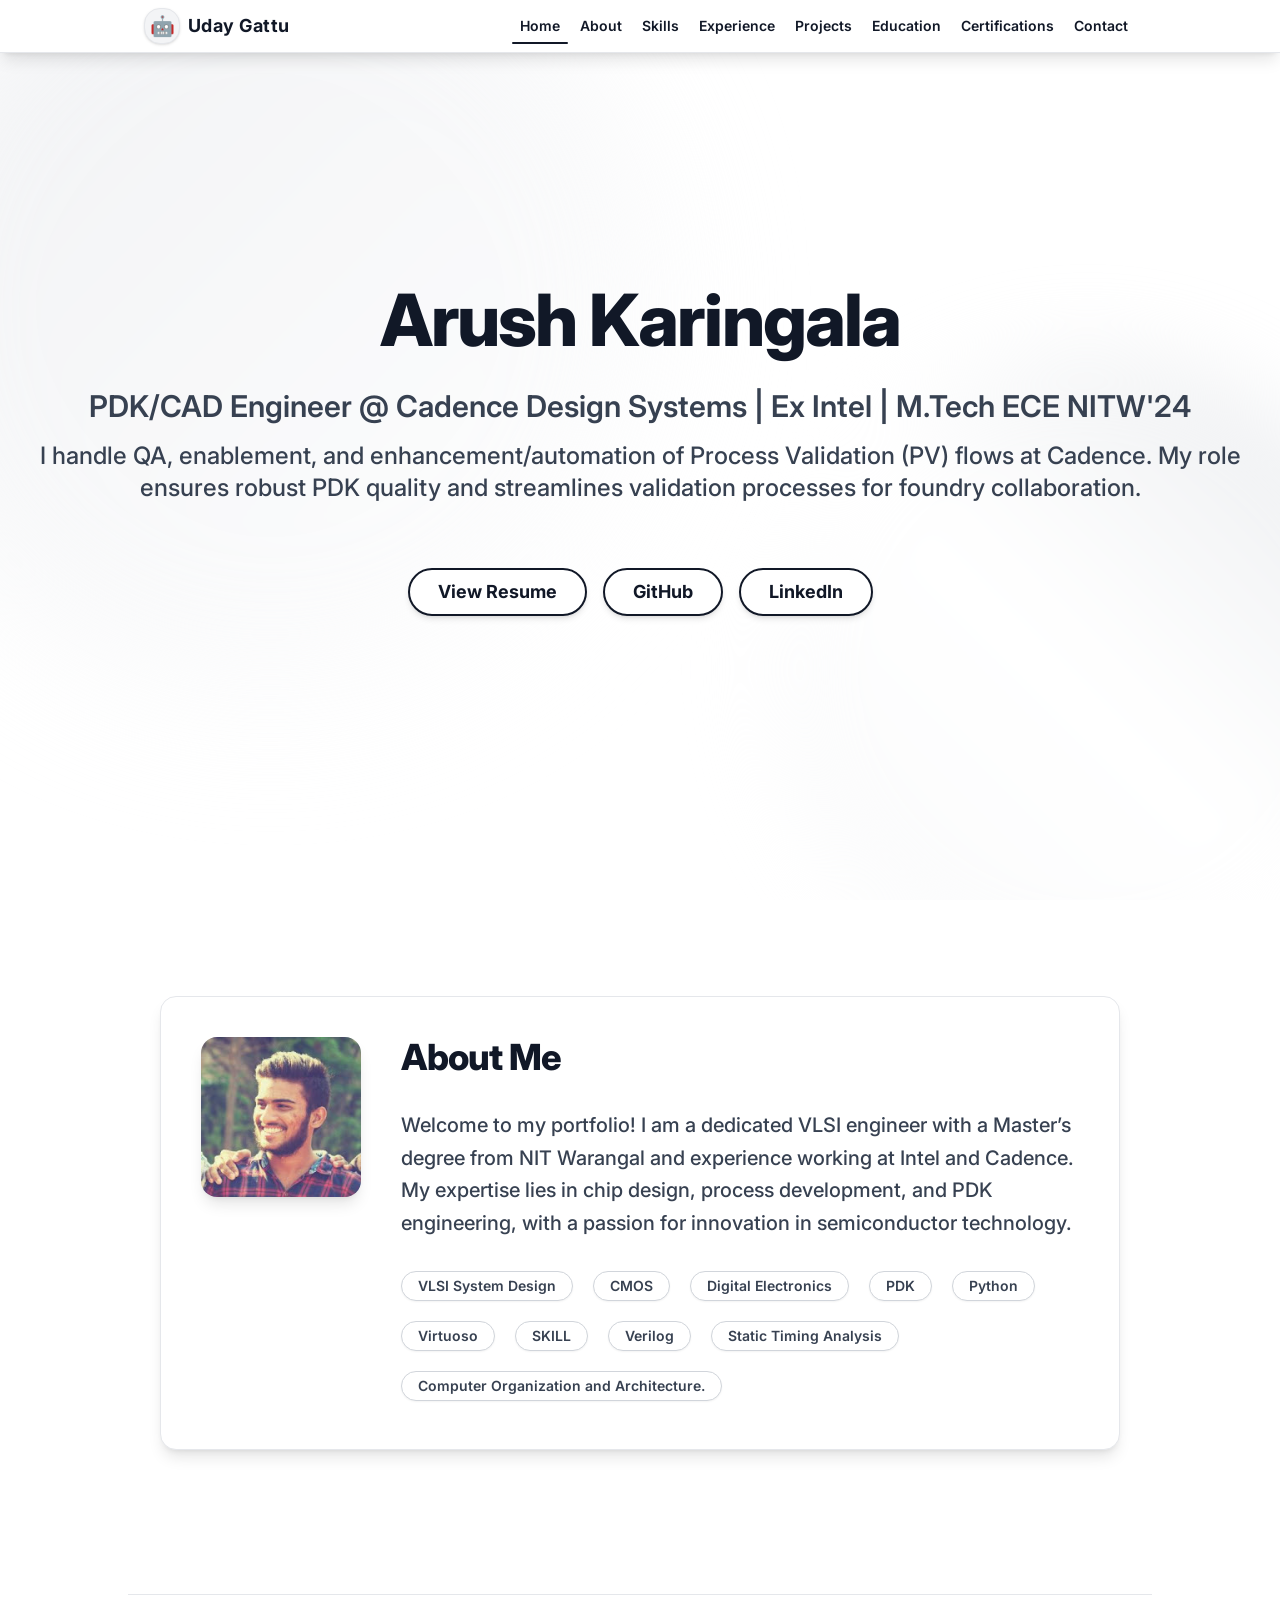
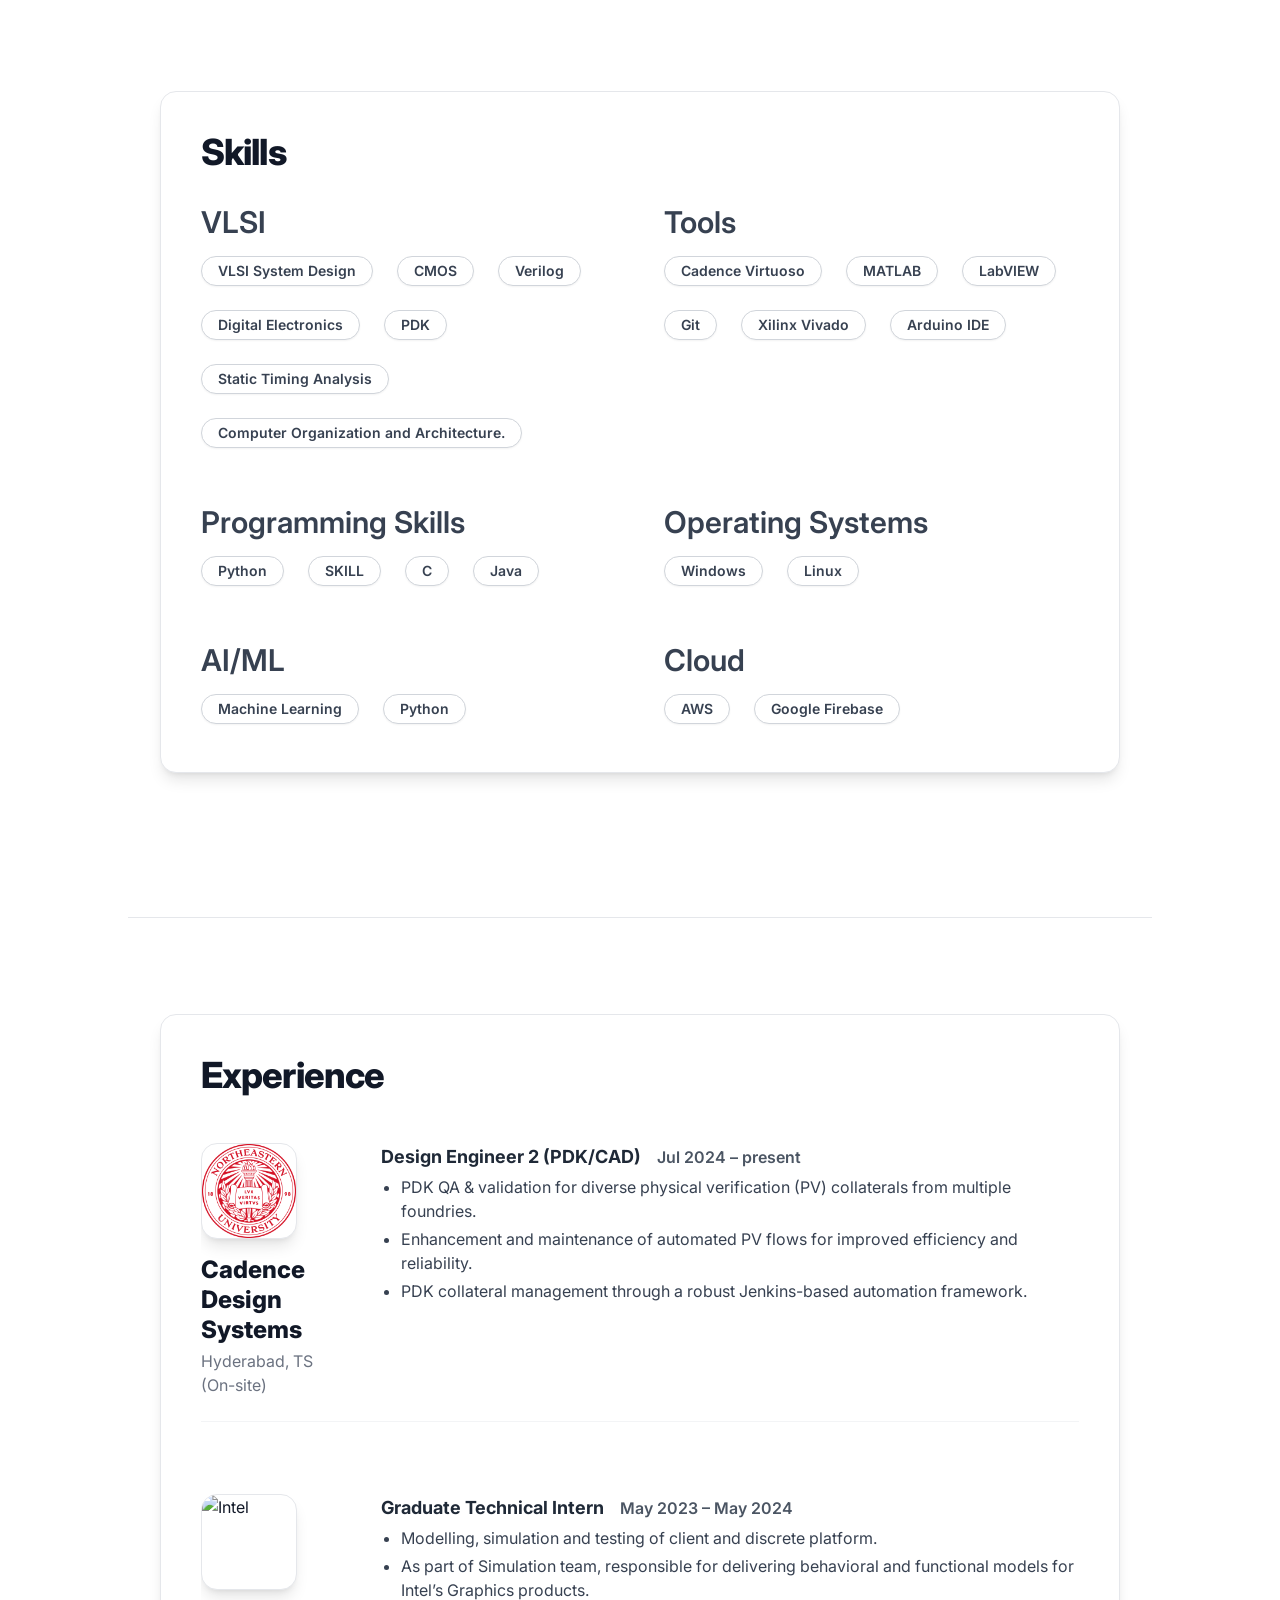
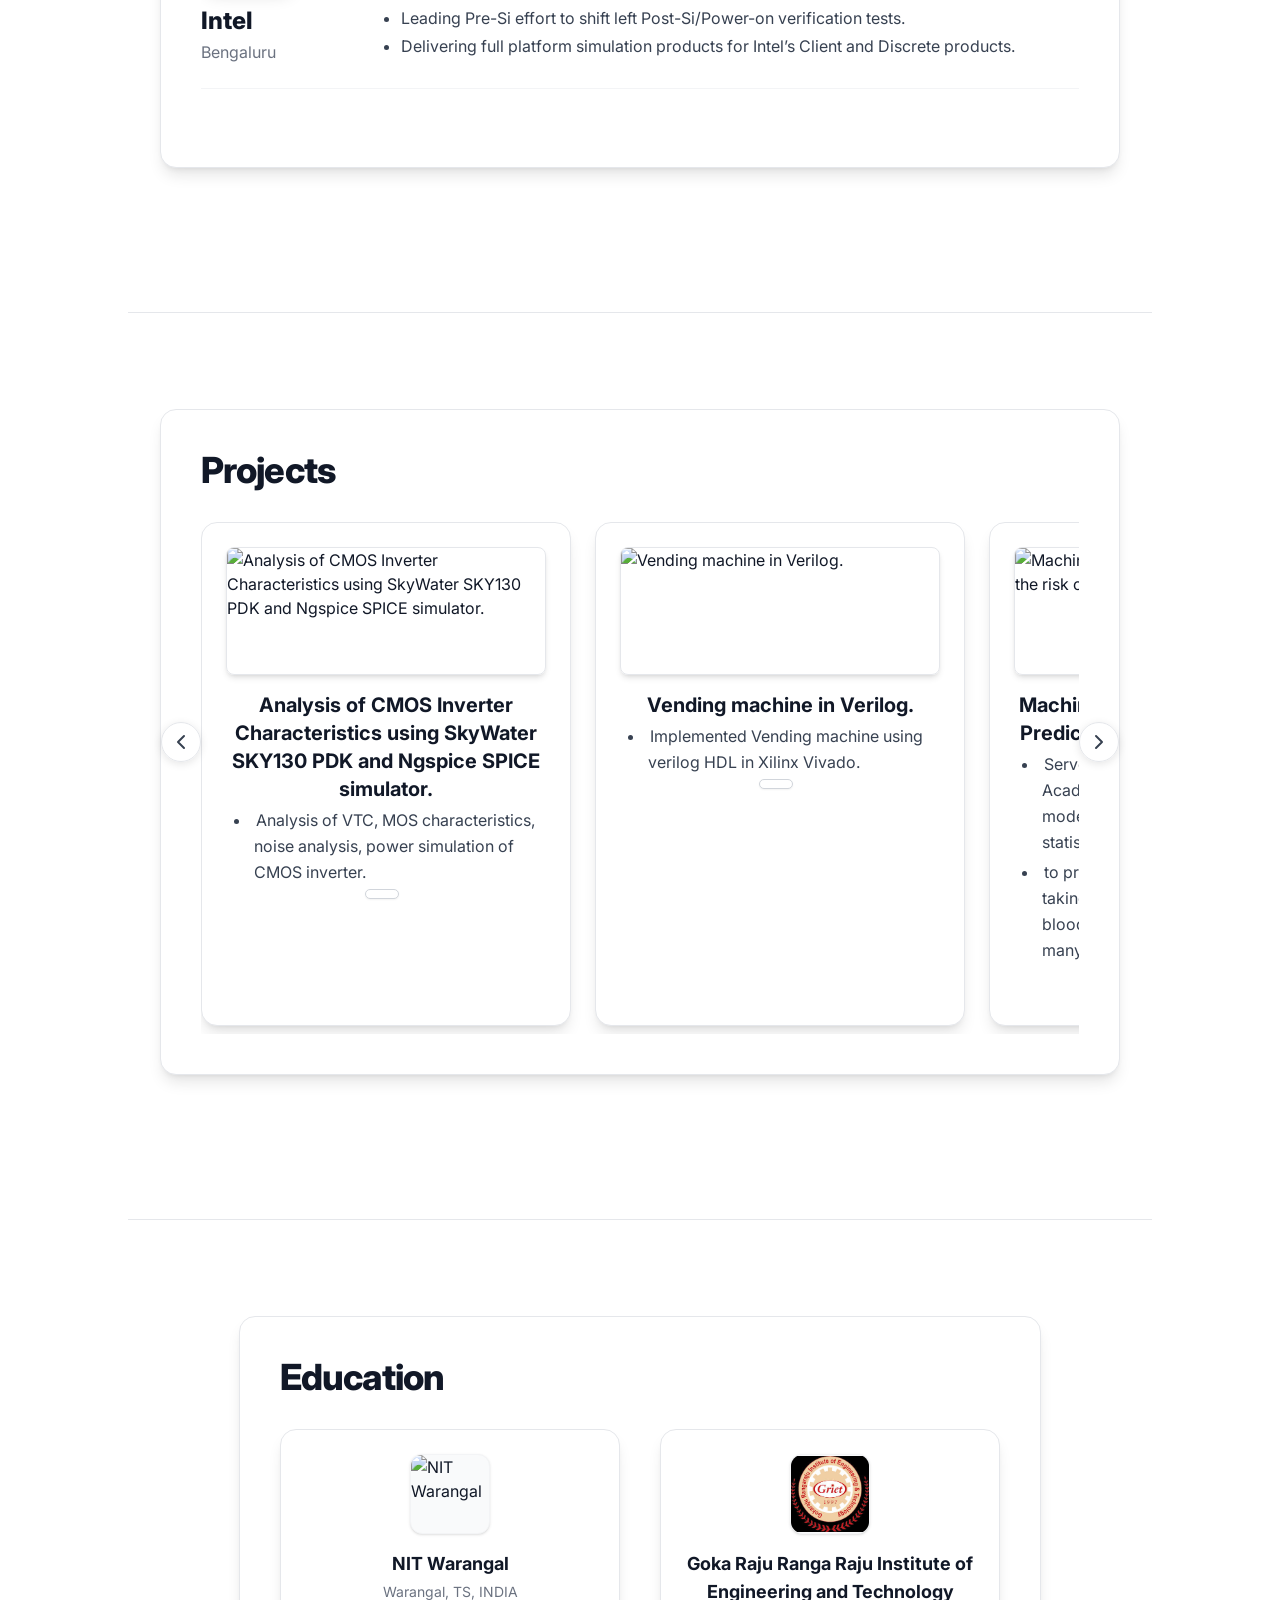
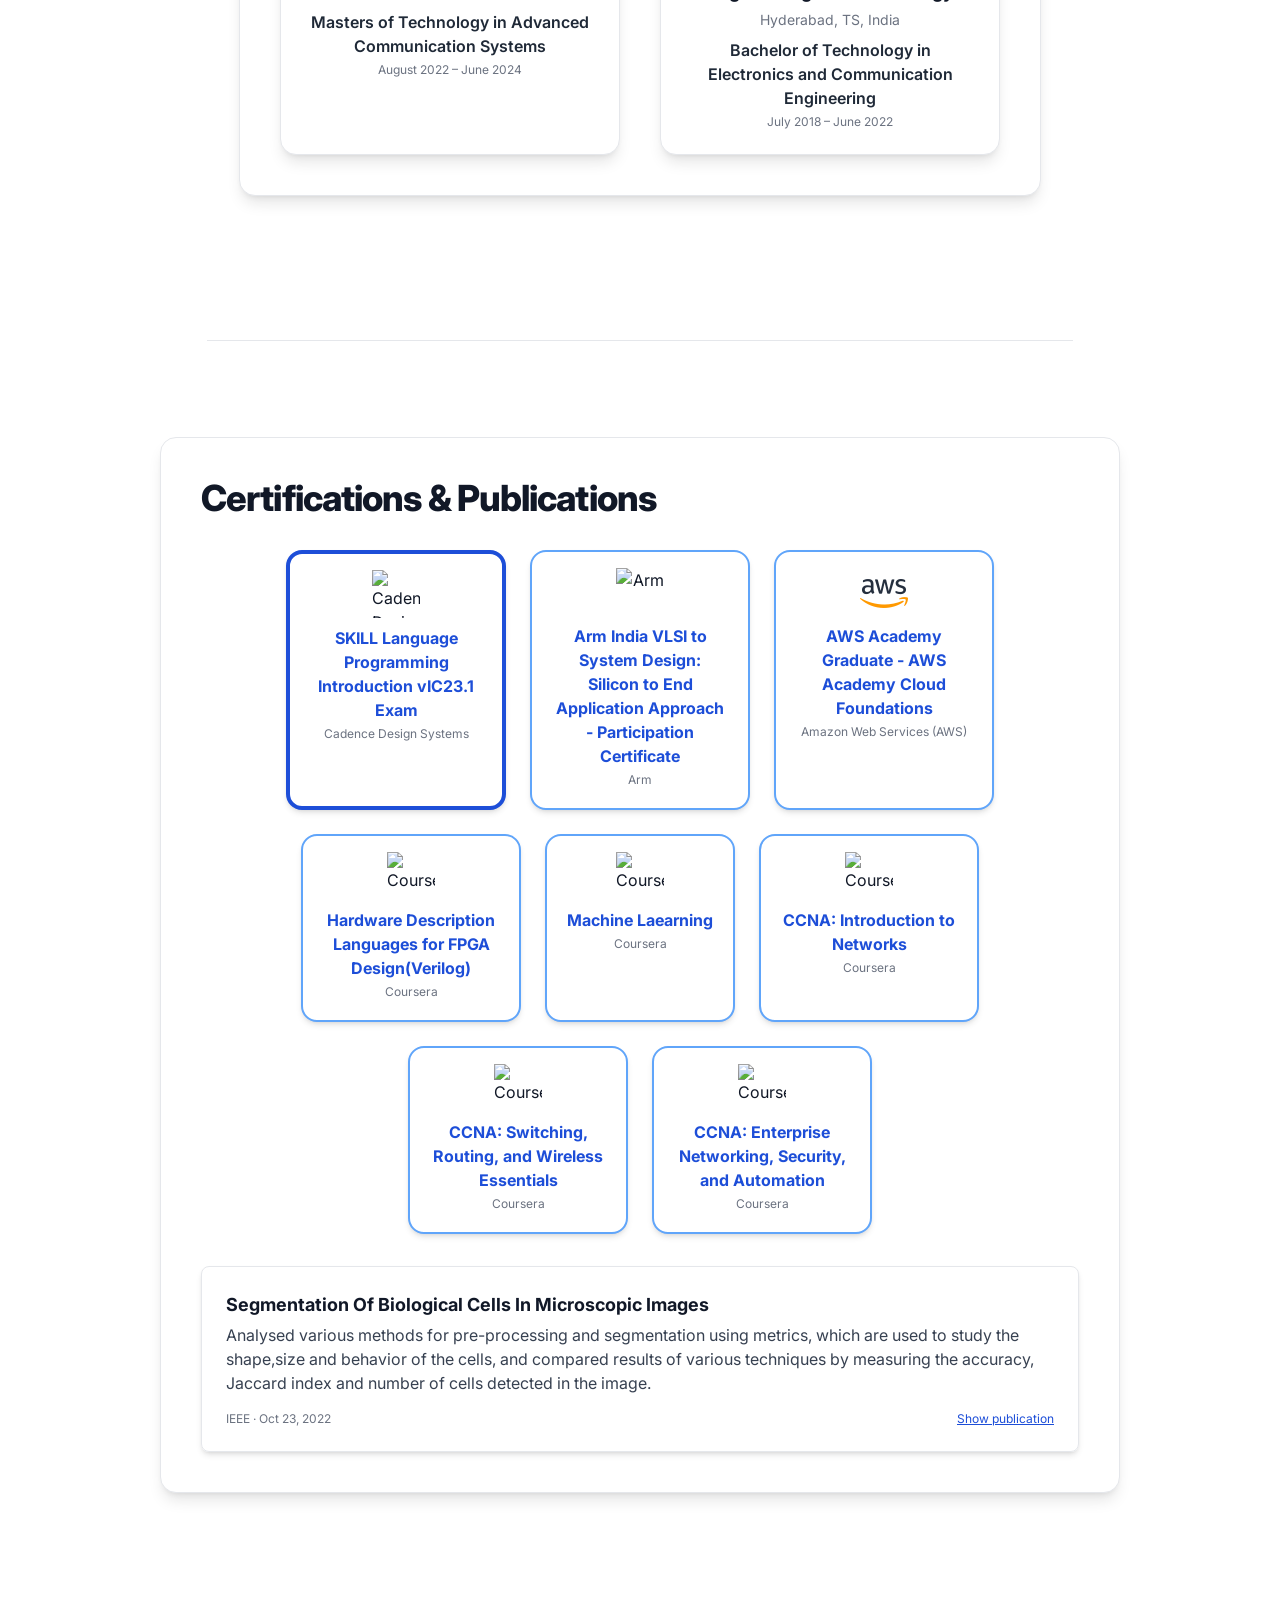
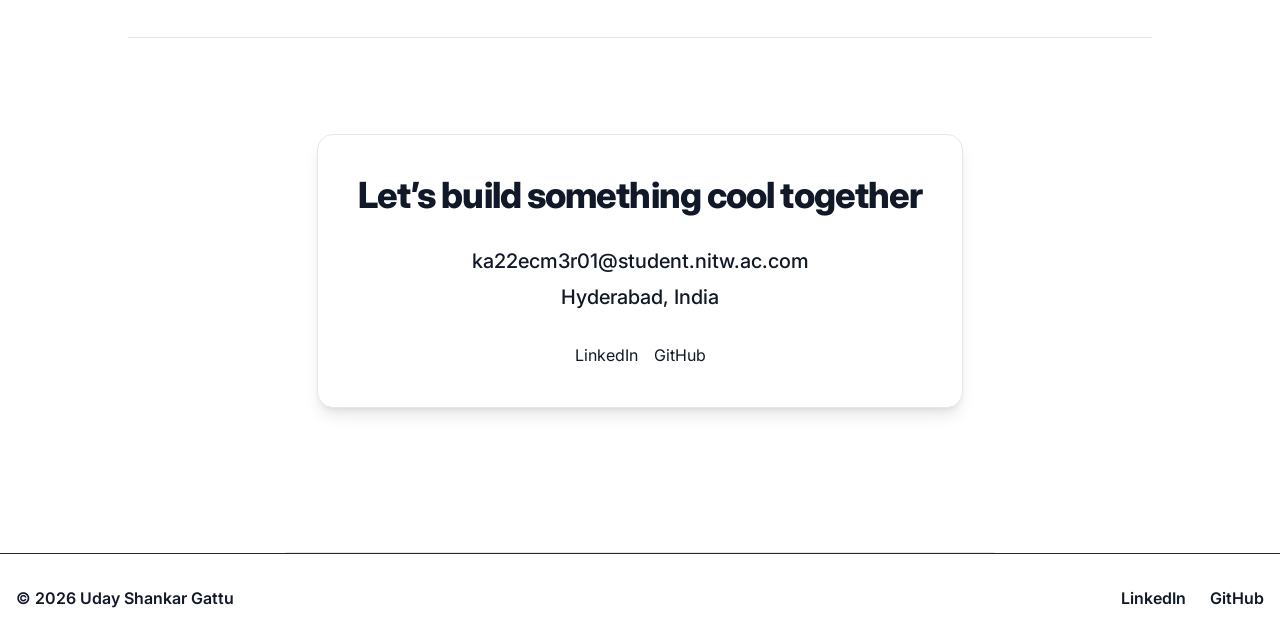
==== commit 27a1d6c5: "Updates" ====
--- a/index.html
+++ b/index.html
@@ -1,365 +1,19 @@
-<!DOCTYPE HTML>
-<!--
-	Dimension by HTML5 UP
-	html5up.net | @ajlkn
-	Free for personal and commercial use under the CCA 3.0 license (html5up.net/license)
--->
-<html>
-	<head>
-		<title>Dimension by HTML5 UP</title>
-		<meta charset="utf-8" />
-		<meta name="viewport" content="width=device-width, initial-scale=1, user-scalable=no" />
-		<link rel="stylesheet" href="assets/css/main.css" />
-		<noscript><link rel="stylesheet" href="assets/css/noscript.css" /></noscript>
-	</head>
-	<body class="is-preload">
-
-		<!-- Wrapper -->
-			<div id="wrapper">
-
-				<!-- Header -->
-					<header id="header">
-						<div class="logo">
-							<span class="icon fa-gem"></span>
-						</div>
-						<div class="content">
-							<div class="inner">
-								<h1>Arush Karingala</h1>
-								<p>Hello and welcome to my portfolio<br />
-								do check out my resume, skills and other cool stuff.</p>
-							</div>
-						</div>
-						<nav>
-							<ul>
-								<li><a href="#intro">Intro</a></li>
-								<li><a href="#work">Work</a></li>
-								<li><a href="#about">About</a></li>
-								<li><a href="#contact">Contact</a></li>
-								<!--<li><a href="#elements">Elements</a></li>-->
-							</ul>
-						</nav>
-					</header>
-
-				<!-- Main -->
-					<div id="main">
-
-						<!-- Intro -->
-							<article id="intro">
-								<h2 class="major">Intro</h2>
-								<span class="image main"><img src="images/pic01.jpg" alt="" /></span>
-								<p>Aenean ornare velit lacus, ac varius enim ullamcorper eu. Proin aliquam facilisis ante interdum congue. Integer mollis, nisl amet convallis, porttitor magna ullamcorper, amet egestas mauris. Ut magna finibus nisi nec lacinia. Nam maximus erat id euismod egestas. By the way, check out my <a href="#work">awesome work</a>.</p>
-								<p>Lorem ipsum dolor sit amet, consectetur adipiscing elit. Duis dapibus rutrum facilisis. Class aptent taciti sociosqu ad litora torquent per conubia nostra, per inceptos himenaeos. Etiam tristique libero eu nibh porttitor fermentum. Nullam venenatis erat id vehicula viverra. Nunc ultrices eros ut ultricies condimentum. Mauris risus lacus, blandit sit amet venenatis non, bibendum vitae dolor. Nunc lorem mauris, fringilla in aliquam at, euismod in lectus. Pellentesque habitant morbi tristique senectus et netus et malesuada fames ac turpis egestas. In non lorem sit amet elit placerat maximus. Pellentesque aliquam maximus risus, vel sed vehicula.</p>
-							</article>
-
-						<!-- Work -->
-							<article id="work">
-								<h2 class="major">Work</h2>
-								<span class="image main"><img src="images/pic02.jpg" alt="" /></span>
-								<p>Adipiscing magna sed dolor elit. Praesent eleifend dignissim arcu, at eleifend sapien imperdiet ac. Aliquam erat volutpat. Praesent urna nisi, fringila lorem et vehicula lacinia quam. Integer sollicitudin mauris nec lorem luctus ultrices.</p>
-								<p>Nullam et orci eu lorem consequat tincidunt vivamus et sagittis libero. Mauris aliquet magna magna sed nunc rhoncus pharetra. Pellentesque condimentum sem. In efficitur ligula tate urna. Maecenas laoreet massa vel lacinia pellentesque lorem ipsum dolor. Nullam et orci eu lorem consequat tincidunt. Vivamus et sagittis libero. Mauris aliquet magna magna sed nunc rhoncus amet feugiat tempus.</p>
-							</article>
-
-						<!-- About -->
-							<article id="about">
-								<h2 class="major">About</h2>
-								<span class="image main"><img src="images/pic03.jpg" alt="" /></span>
-								<p>Lorem ipsum dolor sit amet, consectetur et adipiscing elit. Praesent eleifend dignissim arcu, at eleifend sapien imperdiet ac. Aliquam erat volutpat. Praesent urna nisi, fringila lorem et vehicula lacinia quam. Integer sollicitudin mauris nec lorem luctus ultrices. Aliquam libero et malesuada fames ac ante ipsum primis in faucibus. Cras viverra ligula sit amet ex mollis mattis lorem ipsum dolor sit amet.</p>
-							</article>
-
-						<!-- Contact -->
-							<article id="contact">
-								<h2 class="major">Contact</h2>
-								<form method="post" action="#">
-									<div class="fields">
-										<div class="field half">
-											<label for="name">Name</label>
-											<input type="text" name="name" id="name" />
-										</div>
-										<div class="field half">
-											<label for="email">Email</label>
-											<input type="text" name="email" id="email" />
-										</div>
-										<div class="field">
-											<label for="message">Message</label>
-											<textarea name="message" id="message" rows="4"></textarea>
-										</div>
-									</div>
-									<ul class="actions">
-										<li><input type="submit" value="Send Message" class="primary" /></li>
-										<li><input type="reset" value="Reset" /></li>
-									</ul>
-								</form>
-								<ul class="icons">
-									<li><a href="#" class="icon brands fa-twitter"><span class="label">Twitter</span></a></li>
-									<li><a href="#" class="icon brands fa-facebook-f"><span class="label">Facebook</span></a></li>
-									<li><a href="#" class="icon brands fa-instagram"><span class="label">Instagram</span></a></li>
-									<li><a href="#" class="icon brands fa-github"><span class="label">GitHub</span></a></li>
-								</ul>
-							</article>
-
-						<!-- Elements -->
-							<article id="elements">
-								<h2 class="major">Elements</h2>
-
-								<section>
-									<h3 class="major">Text</h3>
-									<p>This is <b>bold</b> and this is <strong>strong</strong>. This is <i>italic</i> and this is <em>emphasized</em>.
-									This is <sup>superscript</sup> text and this is <sub>subscript</sub> text.
-									This is <u>underlined</u> and this is code: <code>for (;;) { ... }</code>. Finally, <a href="#">this is a link</a>.</p>
-									<hr />
-									<h2>Heading Level 2</h2>
-									<h3>Heading Level 3</h3>
-									<h4>Heading Level 4</h4>
-									<h5>Heading Level 5</h5>
-									<h6>Heading Level 6</h6>
-									<hr />
-									<h4>Blockquote</h4>
-									<blockquote>Fringilla nisl. Donec accumsan interdum nisi, quis tincidunt felis sagittis eget tempus euismod. Vestibulum ante ipsum primis in faucibus vestibulum. Blandit adipiscing eu felis iaculis volutpat ac adipiscing accumsan faucibus. Vestibulum ante ipsum primis in faucibus lorem ipsum dolor sit amet nullam adipiscing eu felis.</blockquote>
-									<h4>Preformatted</h4>
-									<pre><code>i = 0;
-
-while (!deck.isInOrder()) {
-    print 'Iteration ' + i;
-    deck.shuffle();
-    i++;
-}
-
-print 'It took ' + i + ' iterations to sort the deck.';</code></pre>
-								</section>
-
-								<section>
-									<h3 class="major">Lists</h3>
-
-									<h4>Unordered</h4>
-									<ul>
-										<li>Dolor pulvinar etiam.</li>
-										<li>Sagittis adipiscing.</li>
-										<li>Felis enim feugiat.</li>
-									</ul>
-
-									<h4>Alternate</h4>
-									<ul class="alt">
-										<li>Dolor pulvinar etiam.</li>
-										<li>Sagittis adipiscing.</li>
-										<li>Felis enim feugiat.</li>
-									</ul>
-
-									<h4>Ordered</h4>
-									<ol>
-										<li>Dolor pulvinar etiam.</li>
-										<li>Etiam vel felis viverra.</li>
-										<li>Felis enim feugiat.</li>
-										<li>Dolor pulvinar etiam.</li>
-										<li>Etiam vel felis lorem.</li>
-										<li>Felis enim et feugiat.</li>
-									</ol>
-									<h4>Icons</h4>
-									<ul class="icons">
-										<li><a href="#" class="icon brands fa-twitter"><span class="label">Twitter</span></a></li>
-										<li><a href="#" class="icon brands fa-facebook-f"><span class="label">Facebook</span></a></li>
-										<li><a href="#" class="icon brands fa-instagram"><span class="label">Instagram</span></a></li>
-										<li><a href="#" class="icon brands fa-github"><span class="label">Github</span></a></li>
-									</ul>
-
-									<h4>Actions</h4>
-									<ul class="actions">
-										<li><a href="#" class="button primary">Default</a></li>
-										<li><a href="#" class="button">Default</a></li>
-									</ul>
-									<ul class="actions stacked">
-										<li><a href="#" class="button primary">Default</a></li>
-										<li><a href="#" class="button">Default</a></li>
-									</ul>
-								</section>
-
-								<section>
-									<h3 class="major">Table</h3>
-									<h4>Default</h4>
-									<div class="table-wrapper">
-										<table>
-											<thead>
-												<tr>
-													<th>Name</th>
-													<th>Description</th>
-													<th>Price</th>
-												</tr>
-											</thead>
-											<tbody>
-												<tr>
-													<td>Item One</td>
-													<td>Ante turpis integer aliquet porttitor.</td>
-													<td>29.99</td>
-												</tr>
-												<tr>
-													<td>Item Two</td>
-													<td>Vis ac commodo adipiscing arcu aliquet.</td>
-													<td>19.99</td>
-												</tr>
-												<tr>
-													<td>Item Three</td>
-													<td> Morbi faucibus arcu accumsan lorem.</td>
-													<td>29.99</td>
-												</tr>
-												<tr>
-													<td>Item Four</td>
-													<td>Vitae integer tempus condimentum.</td>
-													<td>19.99</td>
-												</tr>
-												<tr>
-													<td>Item Five</td>
-													<td>Ante turpis integer aliquet porttitor.</td>
-													<td>29.99</td>
-												</tr>
-											</tbody>
-											<tfoot>
-												<tr>
-													<td colspan="2"></td>
-													<td>100.00</td>
-												</tr>
-											</tfoot>
-										</table>
-									</div>
-
-									<h4>Alternate</h4>
-									<div class="table-wrapper">
-										<table class="alt">
-											<thead>
-												<tr>
-													<th>Name</th>
-													<th>Description</th>
-													<th>Price</th>
-												</tr>
-											</thead>
-											<tbody>
-												<tr>
-													<td>Item One</td>
-													<td>Ante turpis integer aliquet porttitor.</td>
-													<td>29.99</td>
-												</tr>
-												<tr>
-													<td>Item Two</td>
-													<td>Vis ac commodo adipiscing arcu aliquet.</td>
-													<td>19.99</td>
-												</tr>
-												<tr>
-													<td>Item Three</td>
-													<td> Morbi faucibus arcu accumsan lorem.</td>
-													<td>29.99</td>
-												</tr>
-												<tr>
-													<td>Item Four</td>
-													<td>Vitae integer tempus condimentum.</td>
-													<td>19.99</td>
-												</tr>
-												<tr>
-													<td>Item Five</td>
-													<td>Ante turpis integer aliquet porttitor.</td>
-													<td>29.99</td>
-												</tr>
-											</tbody>
-											<tfoot>
-												<tr>
-													<td colspan="2"></td>
-													<td>100.00</td>
-												</tr>
-											</tfoot>
-										</table>
-									</div>
-								</section>
-
-								<section>
-									<h3 class="major">Buttons</h3>
-									<ul class="actions">
-										<li><a href="#" class="button primary">Primary</a></li>
-										<li><a href="#" class="button">Default</a></li>
-									</ul>
-									<ul class="actions">
-										<li><a href="#" class="button">Default</a></li>
-										<li><a href="#" class="button small">Small</a></li>
-									</ul>
-									<ul class="actions">
-										<li><a href="#" class="button primary icon solid fa-download">Icon</a></li>
-										<li><a href="#" class="button icon solid fa-download">Icon</a></li>
-									</ul>
-									<ul class="actions">
-										<li><span class="button primary disabled">Disabled</span></li>
-										<li><span class="button disabled">Disabled</span></li>
-									</ul>
-								</section>
-
-								<section>
-									<h3 class="major">Form</h3>
-									<form method="post" action="#">
-										<div class="fields">
-											<div class="field half">
-												<label for="demo-name">Name</label>
-												<input type="text" name="demo-name" id="demo-name" value="" placeholder="Jane Doe" />
-											</div>
-											<div class="field half">
-												<label for="demo-email">Email</label>
-												<input type="email" name="demo-email" id="demo-email" value="" placeholder="jane@untitled.tld" />
-											</div>
-											<div class="field">
-												<label for="demo-category">Category</label>
-												<select name="demo-category" id="demo-category">
-													<option value="">-</option>
-													<option value="1">Manufacturing</option>
-													<option value="1">Shipping</option>
-													<option value="1">Administration</option>
-													<option value="1">Human Resources</option>
-												</select>
-											</div>
-											<div class="field half">
-												<input type="radio" id="demo-priority-low" name="demo-priority" checked>
-												<label for="demo-priority-low">Low</label>
-											</div>
-											<div class="field half">
-												<input type="radio" id="demo-priority-high" name="demo-priority">
-												<label for="demo-priority-high">High</label>
-											</div>
-											<div class="field half">
-												<input type="checkbox" id="demo-copy" name="demo-copy">
-												<label for="demo-copy">Email me a copy</label>
-											</div>
-											<div class="field half">
-												<input type="checkbox" id="demo-human" name="demo-human" checked>
-												<label for="demo-human">Not a robot</label>
-											</div>
-											<div class="field">
-												<label for="demo-message">Message</label>
-												<textarea name="demo-message" id="demo-message" placeholder="Enter your message" rows="6"></textarea>
-											</div>
-										</div>
-										<ul class="actions">
-											<li><input type="submit" value="Send Message" class="primary" /></li>
-											<li><input type="reset" value="Reset" /></li>
-										</ul>
-									</form>
-								</section>
-
-							</article>
-
-					</div>
-
-				<!-- Footer -->
-					<footer id="footer">
-						<p>Thank you.</p>
-
-					</footer>
-
-			</div>
-
-	
-
-		<!-- BG -->
-			<div id="bg"></div>
-
-		<!-- Scripts -->
-			<script src="assets/js/jquery.min.js"></script>
-			<script src="assets/js/browser.min.js"></script>
-			<script src="assets/js/breakpoints.min.js"></script>
-			<script src="assets/js/util.js"></script>
-			<script src="assets/js/main.js"></script>
-
-	</body>
-</html>
+<!DOCTYPE html>
+<html lang="en">
+  <head>
+    <meta charset="UTF-8" />
+    <meta name="viewport" content="width=device-width, initial-scale=1.0" />
+    <meta name="theme-color" content="#0f2027" />
+    <meta name="description" content="Arush Karingala – PDK/CAD Engineer Portfolio" />
+    <title>Arush Karingala | PDK/CAD Engineer Portfolio</title>
+    <link rel="icon" href="/favicon.ico" />
+    <link rel="preconnect" href="https://fonts.googleapis.com" />
+    <link rel="preconnect" href="https://fonts.gstatic.com" crossorigin />
+    <link href="https://fonts.googleapis.com/css2?family=Inter:wght@400;700&family=Poppins:wght@700&display=swap" rel="stylesheet" />
+    <script type="module" crossorigin src="/assets/index-BBy9771V.js"></script>
+    <link rel="stylesheet" crossorigin href="/assets/index-C01DCduV.css">
+  </head>
+  <body class="bg-gradient-glass">
+    <div id="root"></div>
+  </body>
+</html> 
--- a/assets/index-C01DCduV.css
+++ b/assets/index-C01DCduV.css
@@ -0,0 +1 @@
+*,:before,:after{--tw-border-spacing-x: 0;--tw-border-spacing-y: 0;--tw-translate-x: 0;--tw-translate-y: 0;--tw-rotate: 0;--tw-skew-x: 0;--tw-skew-y: 0;--tw-scale-x: 1;--tw-scale-y: 1;--tw-pan-x: ;--tw-pan-y: ;--tw-pinch-zoom: ;--tw-scroll-snap-strictness: proximity;--tw-gradient-from-position: ;--tw-gradient-via-position: ;--tw-gradient-to-position: ;--tw-ordinal: ;--tw-slashed-zero: ;--tw-numeric-figure: ;--tw-numeric-spacing: ;--tw-numeric-fraction: ;--tw-ring-inset: ;--tw-ring-offset-width: 0px;--tw-ring-offset-color: #fff;--tw-ring-color: rgb(59 130 246 / .5);--tw-ring-offset-shadow: 0 0 #0000;--tw-ring-shadow: 0 0 #0000;--tw-shadow: 0 0 #0000;--tw-shadow-colored: 0 0 #0000;--tw-blur: ;--tw-brightness: ;--tw-contrast: ;--tw-grayscale: ;--tw-hue-rotate: ;--tw-invert: ;--tw-saturate: ;--tw-sepia: ;--tw-drop-shadow: ;--tw-backdrop-blur: ;--tw-backdrop-brightness: ;--tw-backdrop-contrast: ;--tw-backdrop-grayscale: ;--tw-backdrop-hue-rotate: ;--tw-backdrop-invert: ;--tw-backdrop-opacity: ;--tw-backdrop-saturate: ;--tw-backdrop-sepia: ;--tw-contain-size: ;--tw-contain-layout: ;--tw-contain-paint: ;--tw-contain-style: }::backdrop{--tw-border-spacing-x: 0;--tw-border-spacing-y: 0;--tw-translate-x: 0;--tw-translate-y: 0;--tw-rotate: 0;--tw-skew-x: 0;--tw-skew-y: 0;--tw-scale-x: 1;--tw-scale-y: 1;--tw-pan-x: ;--tw-pan-y: ;--tw-pinch-zoom: ;--tw-scroll-snap-strictness: proximity;--tw-gradient-from-position: ;--tw-gradient-via-position: ;--tw-gradient-to-position: ;--tw-ordinal: ;--tw-slashed-zero: ;--tw-numeric-figure: ;--tw-numeric-spacing: ;--tw-numeric-fraction: ;--tw-ring-inset: ;--tw-ring-offset-width: 0px;--tw-ring-offset-color: #fff;--tw-ring-color: rgb(59 130 246 / .5);--tw-ring-offset-shadow: 0 0 #0000;--tw-ring-shadow: 0 0 #0000;--tw-shadow: 0 0 #0000;--tw-shadow-colored: 0 0 #0000;--tw-blur: ;--tw-brightness: ;--tw-contrast: ;--tw-grayscale: ;--tw-hue-rotate: ;--tw-invert: ;--tw-saturate: ;--tw-sepia: ;--tw-drop-shadow: ;--tw-backdrop-blur: ;--tw-backdrop-brightness: ;--tw-backdrop-contrast: ;--tw-backdrop-grayscale: ;--tw-backdrop-hue-rotate: ;--tw-backdrop-invert: ;--tw-backdrop-opacity: ;--tw-backdrop-saturate: ;--tw-backdrop-sepia: ;--tw-contain-size: ;--tw-contain-layout: ;--tw-contain-paint: ;--tw-contain-style: }*,:before,:after{box-sizing:border-box;border-width:0;border-style:solid;border-color:#e5e7eb}:before,:after{--tw-content: ""}html,:host{line-height:1.5;-webkit-text-size-adjust:100%;-moz-tab-size:4;-o-tab-size:4;tab-size:4;font-family:Inter,Sora,Space Grotesk,ui-sans-serif,system-ui,sans-serif,"Apple Color Emoji","Segoe UI Emoji",Segoe UI Symbol,"Noto Color Emoji";font-feature-settings:normal;font-variation-settings:normal;-webkit-tap-highlight-color:transparent}body{margin:0;line-height:inherit}hr{height:0;color:inherit;border-top-width:1px}abbr:where([title]){-webkit-text-decoration:underline dotted;text-decoration:underline dotted}h1,h2,h3,h4,h5,h6{font-size:inherit;font-weight:inherit}a{color:inherit;text-decoration:inherit}b,strong{font-weight:bolder}code,kbd,samp,pre{font-family:ui-monospace,SFMono-Regular,Menlo,Monaco,Consolas,Liberation Mono,Courier New,monospace;font-feature-settings:normal;font-variation-settings:normal;font-size:1em}small{font-size:80%}sub,sup{font-size:75%;line-height:0;position:relative;vertical-align:baseline}sub{bottom:-.25em}sup{top:-.5em}table{text-indent:0;border-color:inherit;border-collapse:collapse}button,input,optgroup,select,textarea{font-family:inherit;font-feature-settings:inherit;font-variation-settings:inherit;font-size:100%;font-weight:inherit;line-height:inherit;letter-spacing:inherit;color:inherit;margin:0;padding:0}button,select{text-transform:none}button,input:where([type=button]),input:where([type=reset]),input:where([type=submit]){-webkit-appearance:button;background-color:transparent;background-image:none}:-moz-focusring{outline:auto}:-moz-ui-invalid{box-shadow:none}progress{vertical-align:baseline}::-webkit-inner-spin-button,::-webkit-outer-spin-button{height:auto}[type=search]{-webkit-appearance:textfield;outline-offset:-2px}::-webkit-search-decoration{-webkit-appearance:none}::-webkit-file-upload-button{-webkit-appearance:button;font:inherit}summary{display:list-item}blockquote,dl,dd,h1,h2,h3,h4,h5,h6,hr,figure,p,pre{margin:0}fieldset{margin:0;padding:0}legend{padding:0}ol,ul,menu{list-style:none;margin:0;padding:0}dialog{padding:0}textarea{resize:vertical}input::-moz-placeholder,textarea::-moz-placeholder{opacity:1;color:#9ca3af}input::placeholder,textarea::placeholder{opacity:1;color:#9ca3af}button,[role=button]{cursor:pointer}:disabled{cursor:default}img,svg,video,canvas,audio,iframe,embed,object{display:block;vertical-align:middle}img,video{max-width:100%;height:auto}[hidden]:where(:not([hidden=until-found])){display:none}.container{width:100%}@media (min-width: 640px){.container{max-width:640px}}@media (min-width: 768px){.container{max-width:768px}}@media (min-width: 1024px){.container{max-width:1024px}}@media (min-width: 1280px){.container{max-width:1280px}}@media (min-width: 1536px){.container{max-width:1536px}}.pointer-events-none{pointer-events:none}.fixed{position:fixed}.absolute{position:absolute}.relative{position:relative}.inset-0{top:0;right:0;bottom:0;left:0}.-bottom-1{bottom:-.25rem}.bottom-\[-10\%\]{bottom:-10%}.left-0{left:0}.left-1\/2{left:50%}.left-\[-10\%\]{left:-10%}.right-0{right:0}.right-\[-10\%\]{right:-10%}.top-0{top:0}.top-1\/2{top:50%}.top-\[-10\%\]{top:-10%}.z-0{z-index:0}.z-10{z-index:10}.z-50{z-index:50}.mx-auto{margin-left:auto;margin-right:auto}.mb-1{margin-bottom:.25rem}.mb-10{margin-bottom:2.5rem}.mb-2{margin-bottom:.5rem}.mb-3{margin-bottom:.75rem}.mb-4{margin-bottom:1rem}.mb-6{margin-bottom:1.5rem}.mb-8{margin-bottom:2rem}.ml-2{margin-left:.5rem}.mt-2{margin-top:.5rem}.mt-4{margin-top:1rem}.mt-6{margin-top:1.5rem}.mt-auto{margin-top:auto}.block{display:block}.flex{display:flex}.inline-flex{display:inline-flex}.grid{display:grid}.hidden{display:none}.h-0\.5{height:.125rem}.h-10{height:2.5rem}.h-12{height:3rem}.h-20{height:5rem}.h-24{height:6rem}.h-3{height:.75rem}.h-32{height:8rem}.h-40{height:10rem}.h-6{height:1.5rem}.h-9{height:2.25rem}.h-\[50vw\]{height:50vw}.h-\[60vw\]{height:60vw}.h-full{height:100%}.max-h-\[600px\]{max-height:600px}.min-h-screen{min-height:100vh}.w-10{width:2.5rem}.w-12{width:3rem}.w-20{width:5rem}.w-24{width:6rem}.w-40{width:10rem}.w-6{width:1.5rem}.w-9{width:2.25rem}.w-\[50vw\]{width:50vw}.w-\[60vw\]{width:60vw}.w-full{width:100%}.min-w-0{min-width:0px}.min-w-\[180px\]{min-width:180px}.min-w-\[260px\]{min-width:260px}.max-w-5xl{max-width:64rem}.max-w-\[220px\]{max-width:220px}.max-w-\[340px\]{max-width:340px}.max-w-full{max-width:100%}.max-w-xl{max-width:36rem}.flex-1{flex:1 1 0%}.flex-shrink-0{flex-shrink:0}.-translate-x-1\/2{--tw-translate-x: -50%;transform:translate(var(--tw-translate-x),var(--tw-translate-y)) rotate(var(--tw-rotate)) skew(var(--tw-skew-x)) skewY(var(--tw-skew-y)) scaleX(var(--tw-scale-x)) scaleY(var(--tw-scale-y))}.-translate-y-1\/2{--tw-translate-y: -50%;transform:translate(var(--tw-translate-x),var(--tw-translate-y)) rotate(var(--tw-rotate)) skew(var(--tw-skew-x)) skewY(var(--tw-skew-y)) scaleX(var(--tw-scale-x)) scaleY(var(--tw-scale-y))}.transform{transform:translate(var(--tw-translate-x),var(--tw-translate-y)) rotate(var(--tw-rotate)) skew(var(--tw-skew-x)) skewY(var(--tw-skew-y)) scaleX(var(--tw-scale-x)) scaleY(var(--tw-scale-y))}.cursor-pointer{cursor:pointer}.select-none{-webkit-user-select:none;-moz-user-select:none;user-select:none}.snap-x{scroll-snap-type:x var(--tw-scroll-snap-strictness)}.snap-center{scroll-snap-align:center}.list-inside{list-style-position:inside}.list-outside{list-style-position:outside}.list-disc{list-style-type:disc}.grid-cols-1{grid-template-columns:repeat(1,minmax(0,1fr))}.flex-col{flex-direction:column}.flex-wrap{flex-wrap:wrap}.items-start{align-items:flex-start}.items-center{align-items:center}.items-stretch{align-items:stretch}.justify-center{justify-content:center}.justify-between{justify-content:space-between}.gap-1{gap:.25rem}.gap-10{gap:2.5rem}.gap-12{gap:3rem}.gap-14{gap:3.5rem}.gap-2{gap:.5rem}.gap-3{gap:.75rem}.gap-4{gap:1rem}.gap-6{gap:1.5rem}.gap-8{gap:2rem}.space-y-1>:not([hidden])~:not([hidden]){--tw-space-y-reverse: 0;margin-top:calc(.25rem * calc(1 - var(--tw-space-y-reverse)));margin-bottom:calc(.25rem * var(--tw-space-y-reverse))}.space-y-4>:not([hidden])~:not([hidden]){--tw-space-y-reverse: 0;margin-top:calc(1rem * calc(1 - var(--tw-space-y-reverse)));margin-bottom:calc(1rem * var(--tw-space-y-reverse))}.overflow-hidden{overflow:hidden}.overflow-x-auto{overflow-x:auto}.overflow-y-auto{overflow-y:auto}.rounded{border-radius:.25rem}.rounded-2xl{border-radius:1rem}.rounded-full{border-radius:9999px}.rounded-lg{border-radius:.5rem}.rounded-md{border-radius:.375rem}.rounded-xl{border-radius:.75rem}.border{border-width:1px}.border-2{border-width:2px}.border-4{border-width:4px}.border-b{border-bottom-width:1px}.border-t{border-top-width:1px}.border-blue-400{--tw-border-opacity: 1;border-color:rgb(96 165 250 / var(--tw-border-opacity, 1))}.border-blue-700{--tw-border-opacity: 1;border-color:rgb(29 78 216 / var(--tw-border-opacity, 1))}.border-gray-100{--tw-border-opacity: 1;border-color:rgb(243 244 246 / var(--tw-border-opacity, 1))}.border-gray-200{--tw-border-opacity: 1;border-color:rgb(229 231 235 / var(--tw-border-opacity, 1))}.border-swissline{--tw-border-opacity: 1;border-color:rgb(35 39 47 / var(--tw-border-opacity, 1))}.bg-accent{--tw-bg-opacity: 1;background-color:rgb(224 224 224 / var(--tw-bg-opacity, 1))}.bg-blue-50{--tw-bg-opacity: 1;background-color:rgb(239 246 255 / var(--tw-bg-opacity, 1))}.bg-gray-100{--tw-bg-opacity: 1;background-color:rgb(243 244 246 / var(--tw-bg-opacity, 1))}.bg-gray-50{--tw-bg-opacity: 1;background-color:rgb(249 250 251 / var(--tw-bg-opacity, 1))}.bg-gray-800\/80{background-color:#1f2937cc}.bg-gray-900{--tw-bg-opacity: 1;background-color:rgb(17 24 39 / var(--tw-bg-opacity, 1))}.bg-transparent{background-color:transparent}.bg-white{--tw-bg-opacity: 1;background-color:rgb(255 255 255 / var(--tw-bg-opacity, 1))}.bg-white\/80{background-color:#fffc}.bg-gradient-to-br{background-image:linear-gradient(to bottom right,var(--tw-gradient-stops))}.bg-gradient-to-tr{background-image:linear-gradient(to top right,var(--tw-gradient-stops))}.from-gray-100{--tw-gradient-from: #f3f4f6 var(--tw-gradient-from-position);--tw-gradient-to: rgb(243 244 246 / 0) var(--tw-gradient-to-position);--tw-gradient-stops: var(--tw-gradient-from), var(--tw-gradient-to)}.from-gray-200{--tw-gradient-from: #e5e7eb var(--tw-gradient-from-position);--tw-gradient-to: rgb(229 231 235 / 0) var(--tw-gradient-to-position);--tw-gradient-stops: var(--tw-gradient-from), var(--tw-gradient-to)}.from-gray-900\/80{--tw-gradient-from: rgb(17 24 39 / .8) var(--tw-gradient-from-position);--tw-gradient-to: rgb(17 24 39 / 0) var(--tw-gradient-to-position);--tw-gradient-stops: var(--tw-gradient-from), var(--tw-gradient-to)}.via-gray-100{--tw-gradient-to: rgb(243 244 246 / 0) var(--tw-gradient-to-position);--tw-gradient-stops: var(--tw-gradient-from), #f3f4f6 var(--tw-gradient-via-position), var(--tw-gradient-to)}.via-gray-700\/60{--tw-gradient-to: rgb(55 65 81 / 0) var(--tw-gradient-to-position);--tw-gradient-stops: var(--tw-gradient-from), rgb(55 65 81 / .6) var(--tw-gradient-via-position), var(--tw-gradient-to)}.via-white{--tw-gradient-to: rgb(255 255 255 / 0) var(--tw-gradient-to-position);--tw-gradient-stops: var(--tw-gradient-from), #fff var(--tw-gradient-via-position), var(--tw-gradient-to)}.to-gray-300{--tw-gradient-to: #d1d5db var(--tw-gradient-to-position)}.to-white{--tw-gradient-to: #fff var(--tw-gradient-to-position)}.to-white\/20{--tw-gradient-to: rgb(255 255 255 / .2) var(--tw-gradient-to-position)}.object-contain{-o-object-fit:contain;object-fit:contain}.object-cover{-o-object-fit:cover;object-fit:cover}.p-6{padding:1.5rem}.px-2{padding-left:.5rem;padding-right:.5rem}.px-4{padding-left:1rem;padding-right:1rem}.px-5{padding-left:1.25rem;padding-right:1.25rem}.py-1{padding-top:.25rem;padding-bottom:.25rem}.py-2{padding-top:.5rem;padding-bottom:.5rem}.py-4{padding-top:1rem;padding-bottom:1rem}.py-8{padding-top:2rem;padding-bottom:2rem}.pl-4{padding-left:1rem}.pl-5{padding-left:1.25rem}.pr-2{padding-right:.5rem}.text-left{text-align:left}.text-center{text-align:center}.font-display{font-family:Sora,Inter,ui-sans-serif,system-ui,sans-serif,"Apple Color Emoji","Segoe UI Emoji",Segoe UI Symbol,"Noto Color Emoji"}.text-2xl{font-size:1.5rem;line-height:2rem}.text-3xl{font-size:1.875rem;line-height:2.25rem}.text-base{font-size:1rem;line-height:1.5rem}.text-lg{font-size:1.125rem;line-height:1.75rem}.text-sm{font-size:.875rem;line-height:1.25rem}.text-xl{font-size:1.25rem;line-height:1.75rem}.text-xs{font-size:.75rem;line-height:1rem}.font-bold{font-weight:700}.font-extrabold{font-weight:800}.font-medium{font-weight:500}.font-semibold{font-weight:600}.leading-relaxed{line-height:1.625}.leading-tight{line-height:1.25}.tracking-wide{letter-spacing:.025em}.text-\[\#0077b5\]{--tw-text-opacity: 1;color:rgb(0 119 181 / var(--tw-text-opacity, 1))}.text-black{--tw-text-opacity: 1;color:rgb(0 0 0 / var(--tw-text-opacity, 1))}.text-blue-700{--tw-text-opacity: 1;color:rgb(29 78 216 / var(--tw-text-opacity, 1))}.text-gray-500{--tw-text-opacity: 1;color:rgb(107 114 128 / var(--tw-text-opacity, 1))}.text-gray-600{--tw-text-opacity: 1;color:rgb(75 85 99 / var(--tw-text-opacity, 1))}.text-gray-700{--tw-text-opacity: 1;color:rgb(55 65 81 / var(--tw-text-opacity, 1))}.text-gray-800{--tw-text-opacity: 1;color:rgb(31 41 55 / var(--tw-text-opacity, 1))}.text-gray-900{--tw-text-opacity: 1;color:rgb(17 24 39 / var(--tw-text-opacity, 1))}.text-white\/90{color:#ffffffe6}.underline{text-decoration-line:underline}.opacity-0{opacity:0}.opacity-50{opacity:.5}.opacity-55{opacity:.55}.opacity-60{opacity:.6}.opacity-75{opacity:.75}.shadow{--tw-shadow: 0 1px 3px 0 rgb(0 0 0 / .1), 0 1px 2px -1px rgb(0 0 0 / .1);--tw-shadow-colored: 0 1px 3px 0 var(--tw-shadow-color), 0 1px 2px -1px var(--tw-shadow-color);box-shadow:var(--tw-ring-offset-shadow, 0 0 #0000),var(--tw-ring-shadow, 0 0 #0000),var(--tw-shadow)}.shadow-lg{--tw-shadow: 0 10px 15px -3px rgb(0 0 0 / .1), 0 4px 6px -4px rgb(0 0 0 / .1);--tw-shadow-colored: 0 10px 15px -3px var(--tw-shadow-color), 0 4px 6px -4px var(--tw-shadow-color);box-shadow:var(--tw-ring-offset-shadow, 0 0 #0000),var(--tw-ring-shadow, 0 0 #0000),var(--tw-shadow)}.shadow-md{--tw-shadow: 0 4px 6px -1px rgb(0 0 0 / .1), 0 2px 4px -2px rgb(0 0 0 / .1);--tw-shadow-colored: 0 4px 6px -1px var(--tw-shadow-color), 0 2px 4px -2px var(--tw-shadow-color);box-shadow:var(--tw-ring-offset-shadow, 0 0 #0000),var(--tw-ring-shadow, 0 0 #0000),var(--tw-shadow)}.ring{--tw-ring-offset-shadow: var(--tw-ring-inset) 0 0 0 var(--tw-ring-offset-width) var(--tw-ring-offset-color);--tw-ring-shadow: var(--tw-ring-inset) 0 0 0 calc(3px + var(--tw-ring-offset-width)) var(--tw-ring-color);box-shadow:var(--tw-ring-offset-shadow),var(--tw-ring-shadow),var(--tw-shadow, 0 0 #0000)}.blur{--tw-blur: blur(8px);filter:var(--tw-blur) var(--tw-brightness) var(--tw-contrast) var(--tw-grayscale) var(--tw-hue-rotate) var(--tw-invert) var(--tw-saturate) var(--tw-sepia) var(--tw-drop-shadow)}.blur-2xl{--tw-blur: blur(40px);filter:var(--tw-blur) var(--tw-brightness) var(--tw-contrast) var(--tw-grayscale) var(--tw-hue-rotate) var(--tw-invert) var(--tw-saturate) var(--tw-sepia) var(--tw-drop-shadow)}.blur-3xl{--tw-blur: blur(64px);filter:var(--tw-blur) var(--tw-brightness) var(--tw-contrast) var(--tw-grayscale) var(--tw-hue-rotate) var(--tw-invert) var(--tw-saturate) var(--tw-sepia) var(--tw-drop-shadow)}.blur-sm{--tw-blur: blur(4px);filter:var(--tw-blur) var(--tw-brightness) var(--tw-contrast) var(--tw-grayscale) var(--tw-hue-rotate) var(--tw-invert) var(--tw-saturate) var(--tw-sepia) var(--tw-drop-shadow)}.drop-shadow-lg{--tw-drop-shadow: drop-shadow(0 10px 8px rgb(0 0 0 / .04)) drop-shadow(0 4px 3px rgb(0 0 0 / .1));filter:var(--tw-blur) var(--tw-brightness) var(--tw-contrast) var(--tw-grayscale) var(--tw-hue-rotate) var(--tw-invert) var(--tw-saturate) var(--tw-sepia) var(--tw-drop-shadow)}.filter{filter:var(--tw-blur) var(--tw-brightness) var(--tw-contrast) var(--tw-grayscale) var(--tw-hue-rotate) var(--tw-invert) var(--tw-saturate) var(--tw-sepia) var(--tw-drop-shadow)}.transition{transition-property:color,background-color,border-color,text-decoration-color,fill,stroke,opacity,box-shadow,transform,filter,-webkit-backdrop-filter;transition-property:color,background-color,border-color,text-decoration-color,fill,stroke,opacity,box-shadow,transform,filter,backdrop-filter;transition-property:color,background-color,border-color,text-decoration-color,fill,stroke,opacity,box-shadow,transform,filter,backdrop-filter,-webkit-backdrop-filter;transition-timing-function:cubic-bezier(.4,0,.2,1);transition-duration:.15s}.transition-all{transition-property:all;transition-timing-function:cubic-bezier(.4,0,.2,1);transition-duration:.15s}.transition-colors{transition-property:color,background-color,border-color,text-decoration-color,fill,stroke;transition-timing-function:cubic-bezier(.4,0,.2,1);transition-duration:.15s}.transition-opacity{transition-property:opacity;transition-timing-function:cubic-bezier(.4,0,.2,1);transition-duration:.15s}.duration-200{transition-duration:.2s}.duration-300{transition-duration:.3s}.ease-out{transition-timing-function:cubic-bezier(0,0,.2,1)}@keyframes enter{0%{opacity:var(--tw-enter-opacity, 1);transform:translate3d(var(--tw-enter-translate-x, 0),var(--tw-enter-translate-y, 0),0) scale3d(var(--tw-enter-scale, 1),var(--tw-enter-scale, 1),var(--tw-enter-scale, 1)) rotate(var(--tw-enter-rotate, 0))}}@keyframes exit{to{opacity:var(--tw-exit-opacity, 1);transform:translate3d(var(--tw-exit-translate-x, 0),var(--tw-exit-translate-y, 0),0) scale3d(var(--tw-exit-scale, 1),var(--tw-exit-scale, 1),var(--tw-exit-scale, 1)) rotate(var(--tw-exit-rotate, 0))}}.duration-200{animation-duration:.2s}.duration-300{animation-duration:.3s}.ease-out{animation-timing-function:cubic-bezier(0,0,.2,1)}body{min-height:100vh;--tw-bg-opacity: 1;background-color:rgb(255 255 255 / var(--tw-bg-opacity, 1));font-family:Inter,Sora,Space Grotesk,ui-sans-serif,system-ui,sans-serif,"Apple Color Emoji","Segoe UI Emoji",Segoe UI Symbol,"Noto Color Emoji";--tw-text-opacity: 1;color:rgb(17 24 39 / var(--tw-text-opacity, 1));-webkit-font-smoothing:antialiased;-moz-osx-font-smoothing:grayscale}.section{margin-left:auto;margin-right:auto;max-width:64rem;border-bottom-width:1px;--tw-border-opacity: 1;border-color:rgb(229 231 235 / var(--tw-border-opacity, 1));--tw-bg-opacity: 1;background-color:rgb(255 255 255 / var(--tw-bg-opacity, 1));padding:6rem 1rem}@media (min-width: 768px){.section{padding-left:2rem;padding-right:2rem}}.heading{margin-bottom:2rem;font-family:Sora,Inter,ui-sans-serif,system-ui,sans-serif,"Apple Color Emoji","Segoe UI Emoji",Segoe UI Symbol,"Noto Color Emoji";font-size:3rem;line-height:1;font-weight:800;letter-spacing:-.025em;--tw-text-opacity: 1;color:rgb(17 24 39 / var(--tw-text-opacity, 1))}@media (min-width: 768px){.heading{font-size:4.5rem;line-height:1}}.subheading{margin-bottom:1rem;font-size:1.5rem;line-height:2rem;font-weight:600;--tw-text-opacity: 1;color:rgb(55 65 81 / var(--tw-text-opacity, 1))}@media (min-width: 768px){.subheading{font-size:1.875rem;line-height:2.25rem}}.card{margin-bottom:3rem;border-radius:1rem;border-width:1px;--tw-border-opacity: 1;border-color:rgb(229 231 235 / var(--tw-border-opacity, 1));--tw-bg-opacity: 1;background-color:rgb(255 255 255 / var(--tw-bg-opacity, 1));padding:2.5rem;--tw-shadow: 0 10px 15px -3px rgb(0 0 0 / .1), 0 4px 6px -4px rgb(0 0 0 / .1);--tw-shadow-colored: 0 10px 15px -3px var(--tw-shadow-color), 0 4px 6px -4px var(--tw-shadow-color);box-shadow:var(--tw-ring-offset-shadow, 0 0 #0000),var(--tw-ring-shadow, 0 0 #0000),var(--tw-shadow);transition-property:transform,opacity;transition-timing-function:cubic-bezier(.4,0,.2,1);transition-duration:.15s}.badge{margin-right:.5rem;margin-bottom:.5rem;display:inline-flex;align-items:center;border-radius:9999px;border-width:1px;--tw-border-opacity: 1;border-color:rgb(209 213 219 / var(--tw-border-opacity, 1));--tw-bg-opacity: 1;background-color:rgb(255 255 255 / var(--tw-bg-opacity, 1));padding:.25rem 1rem;font-size:.875rem;line-height:1.25rem;font-weight:600;--tw-text-opacity: 1;color:rgb(55 65 81 / var(--tw-text-opacity, 1));--tw-shadow: 0 1px 2px 0 rgb(0 0 0 / .05);--tw-shadow-colored: 0 1px 2px 0 var(--tw-shadow-color);box-shadow:var(--tw-ring-offset-shadow, 0 0 #0000),var(--tw-ring-shadow, 0 0 #0000),var(--tw-shadow)}.btn-apple{display:inline-flex;align-items:center;justify-content:center;border-radius:9999px;border-width:2px;--tw-border-opacity: 1;border-color:rgb(17 24 39 / var(--tw-border-opacity, 1));--tw-bg-opacity: 1;background-color:rgb(255 255 255 / var(--tw-bg-opacity, 1));padding:.5rem 1.75rem;font-size:1.125rem;line-height:1.75rem;font-weight:700;--tw-text-opacity: 1;color:rgb(17 24 39 / var(--tw-text-opacity, 1));--tw-shadow: 0 4px 6px -1px rgb(0 0 0 / .1), 0 2px 4px -2px rgb(0 0 0 / .1);--tw-shadow-colored: 0 4px 6px -1px var(--tw-shadow-color), 0 2px 4px -2px var(--tw-shadow-color);box-shadow:var(--tw-ring-offset-shadow, 0 0 #0000),var(--tw-ring-shadow, 0 0 #0000),var(--tw-shadow);transition-property:color,background-color,border-color,text-decoration-color,fill,stroke,opacity,box-shadow,transform,filter,-webkit-backdrop-filter;transition-property:color,background-color,border-color,text-decoration-color,fill,stroke,opacity,box-shadow,transform,filter,backdrop-filter;transition-property:color,background-color,border-color,text-decoration-color,fill,stroke,opacity,box-shadow,transform,filter,backdrop-filter,-webkit-backdrop-filter;transition-timing-function:cubic-bezier(.4,0,.2,1);transition-duration:.15s}.btn-apple:hover{--tw-bg-opacity: 1;background-color:rgb(17 24 39 / var(--tw-bg-opacity, 1));--tw-text-opacity: 1;color:rgb(255 255 255 / var(--tw-text-opacity, 1))}.divider{margin-top:4rem;margin-bottom:4rem;height:1px;width:100%;--tw-bg-opacity: 1;background-color:rgb(229 231 235 / var(--tw-bg-opacity, 1))}.parallax{transition-property:transform,opacity;transition-timing-function:cubic-bezier(.4,0,.2,1);transition-duration:.15s;will-change:transform}.last\:border-b-0:last-child{border-bottom-width:0px}.hover\:bg-accent\/10:hover{background-color:#e0e0e01a}.hover\:bg-accent\/80:hover{background-color:#e0e0e0cc}.hover\:bg-white:hover{--tw-bg-opacity: 1;background-color:rgb(255 255 255 / var(--tw-bg-opacity, 1))}.hover\:text-accent:hover{--tw-text-opacity: 1;color:rgb(224 224 224 / var(--tw-text-opacity, 1))}.hover\:text-gray-700:hover{--tw-text-opacity: 1;color:rgb(55 65 81 / var(--tw-text-opacity, 1))}.hover\:shadow-xl:hover{--tw-shadow: 0 20px 25px -5px rgb(0 0 0 / .1), 0 8px 10px -6px rgb(0 0 0 / .1);--tw-shadow-colored: 0 20px 25px -5px var(--tw-shadow-color), 0 8px 10px -6px var(--tw-shadow-color);box-shadow:var(--tw-ring-offset-shadow, 0 0 #0000),var(--tw-ring-shadow, 0 0 #0000),var(--tw-shadow)}.focus\:outline-none:focus{outline:2px solid transparent;outline-offset:2px}.focus\:ring-2:focus{--tw-ring-offset-shadow: var(--tw-ring-inset) 0 0 0 var(--tw-ring-offset-width) var(--tw-ring-offset-color);--tw-ring-shadow: var(--tw-ring-inset) 0 0 0 calc(2px + var(--tw-ring-offset-width)) var(--tw-ring-color);box-shadow:var(--tw-ring-offset-shadow),var(--tw-ring-shadow),var(--tw-shadow, 0 0 #0000)}.focus\:ring-accent:focus{--tw-ring-opacity: 1;--tw-ring-color: rgb(224 224 224 / var(--tw-ring-opacity, 1))}.focus\:ring-offset-2:focus{--tw-ring-offset-width: 2px}.group:hover .group-hover\:text-blue-700{--tw-text-opacity: 1;color:rgb(29 78 216 / var(--tw-text-opacity, 1))}@media (min-width: 768px){.md\:mb-0{margin-bottom:0}.md\:flex{display:flex}.md\:hidden{display:none}.md\:min-w-\[370px\]{min-width:370px}.md\:max-w-\[370px\]{max-width:370px}.md\:snap-x{scroll-snap-type:x var(--tw-scroll-snap-strictness)}.md\:grid-cols-2{grid-template-columns:repeat(2,minmax(0,1fr))}.md\:grid-cols-\[140px_1fr\]{grid-template-columns:140px 1fr}.md\:flex-row{flex-direction:row}.md\:items-start{align-items:flex-start}.md\:items-center{align-items:center}.md\:gap-10{gap:2.5rem}.md\:gap-4{gap:1rem}.md\:gap-6{gap:1.5rem}.md\:overflow-x-auto{overflow-x:auto}.md\:pb-2{padding-bottom:.5rem}.md\:pl-2{padding-left:.5rem}.md\:pr-0{padding-right:0}.md\:text-left{text-align:left}.md\:text-2xl{font-size:1.5rem;line-height:2rem}.md\:text-4xl{font-size:2.25rem;line-height:2.5rem}}
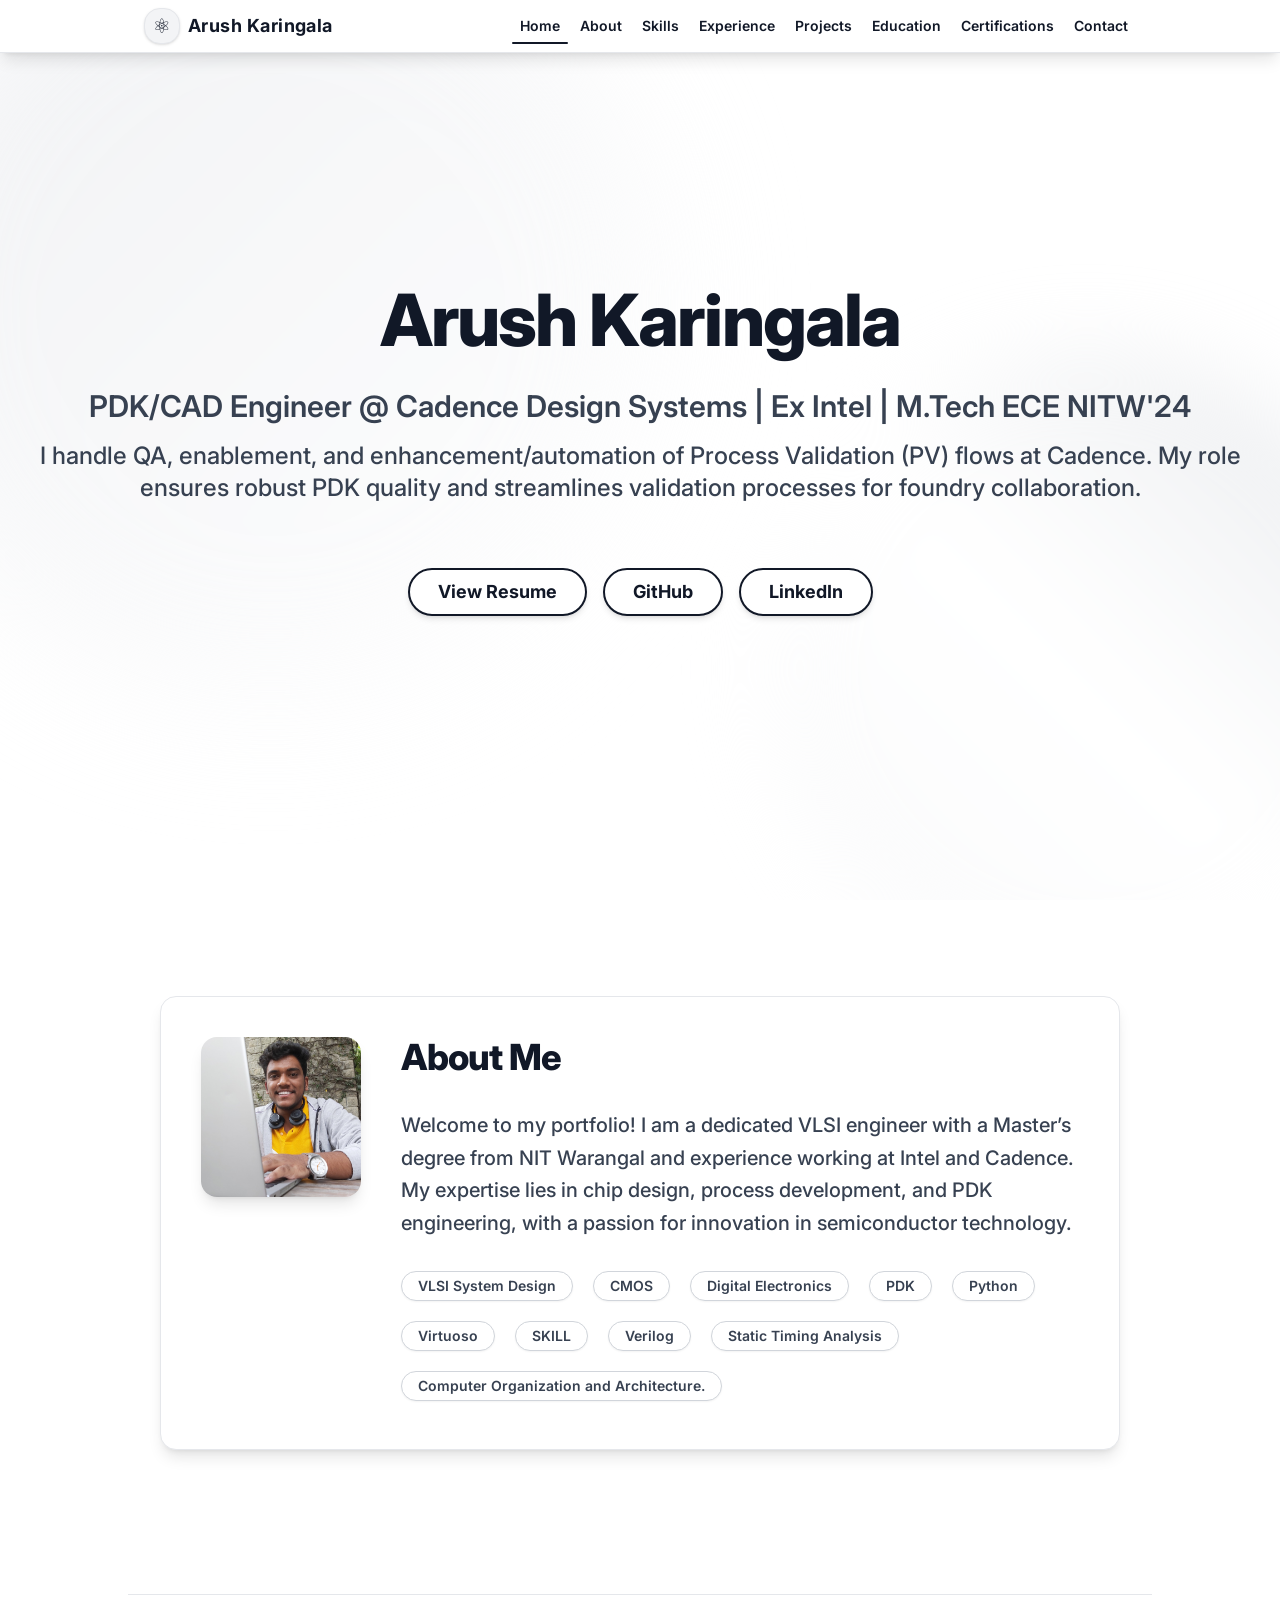
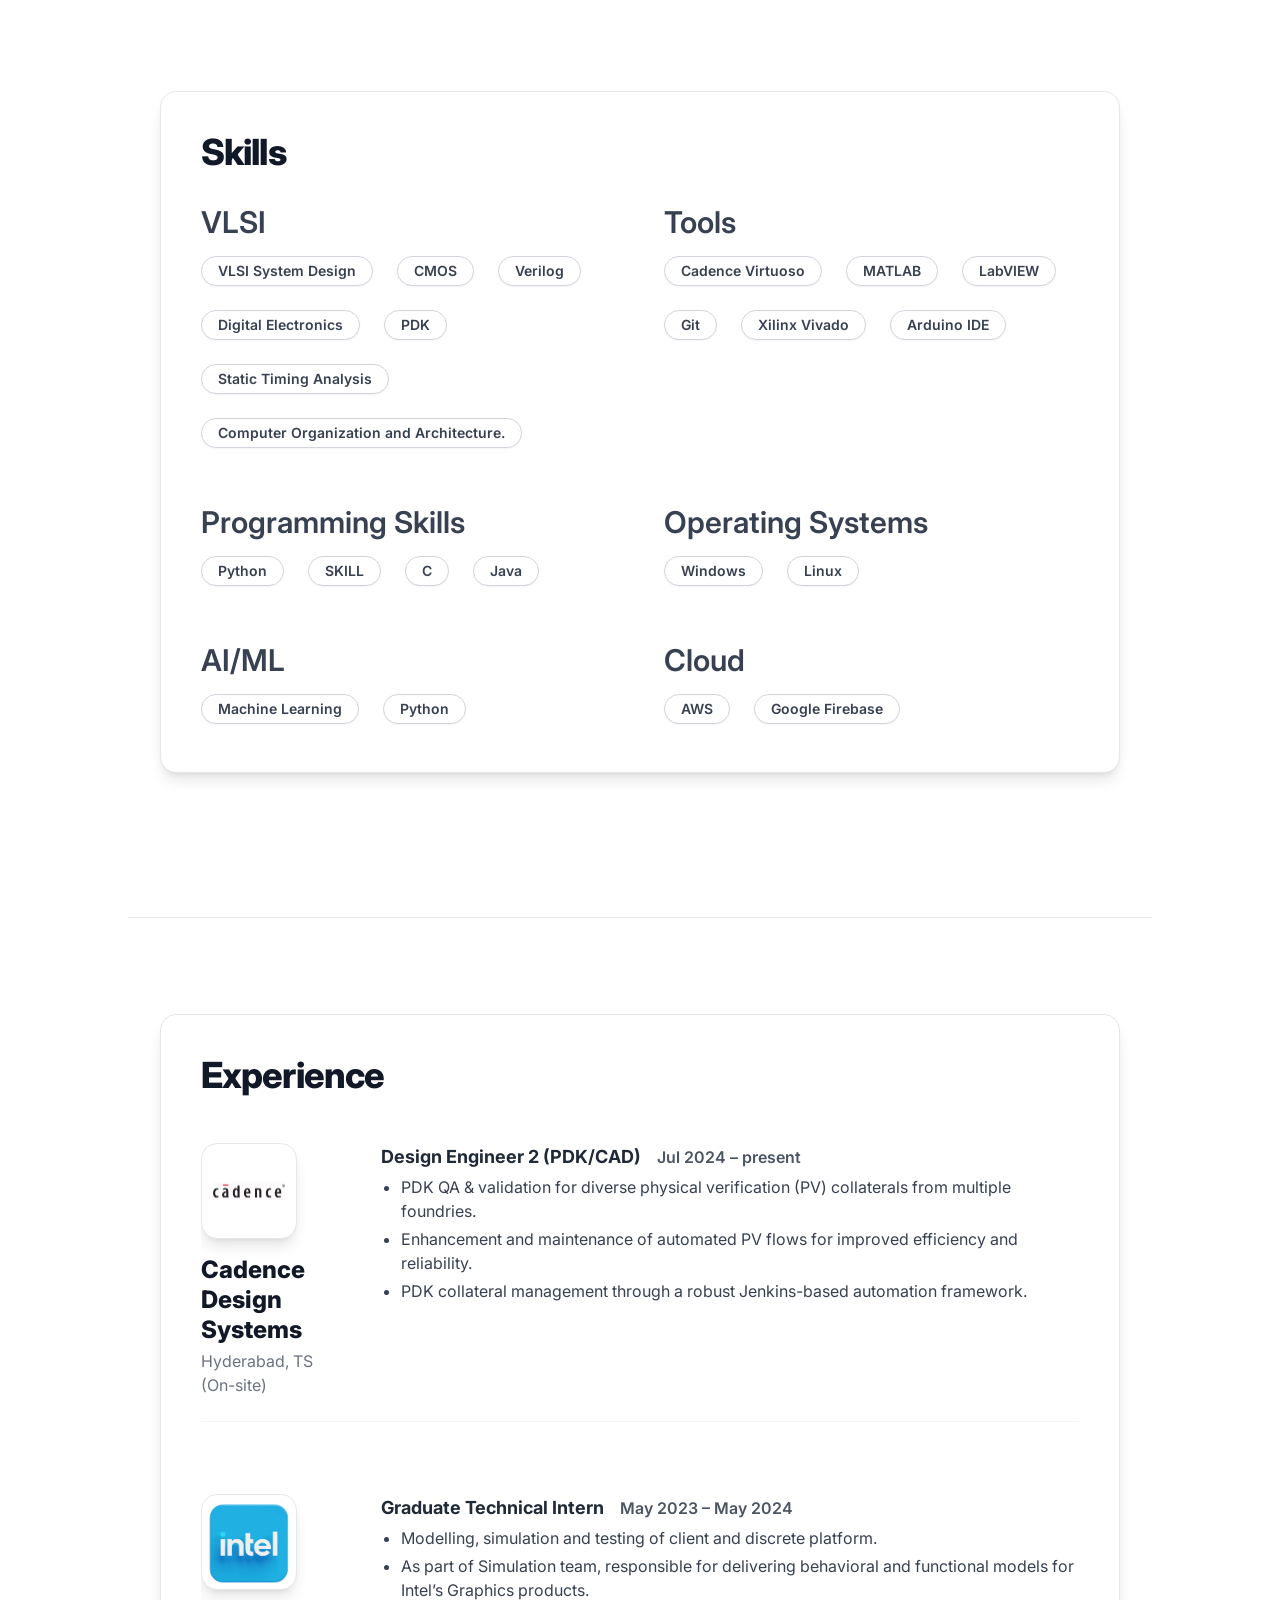
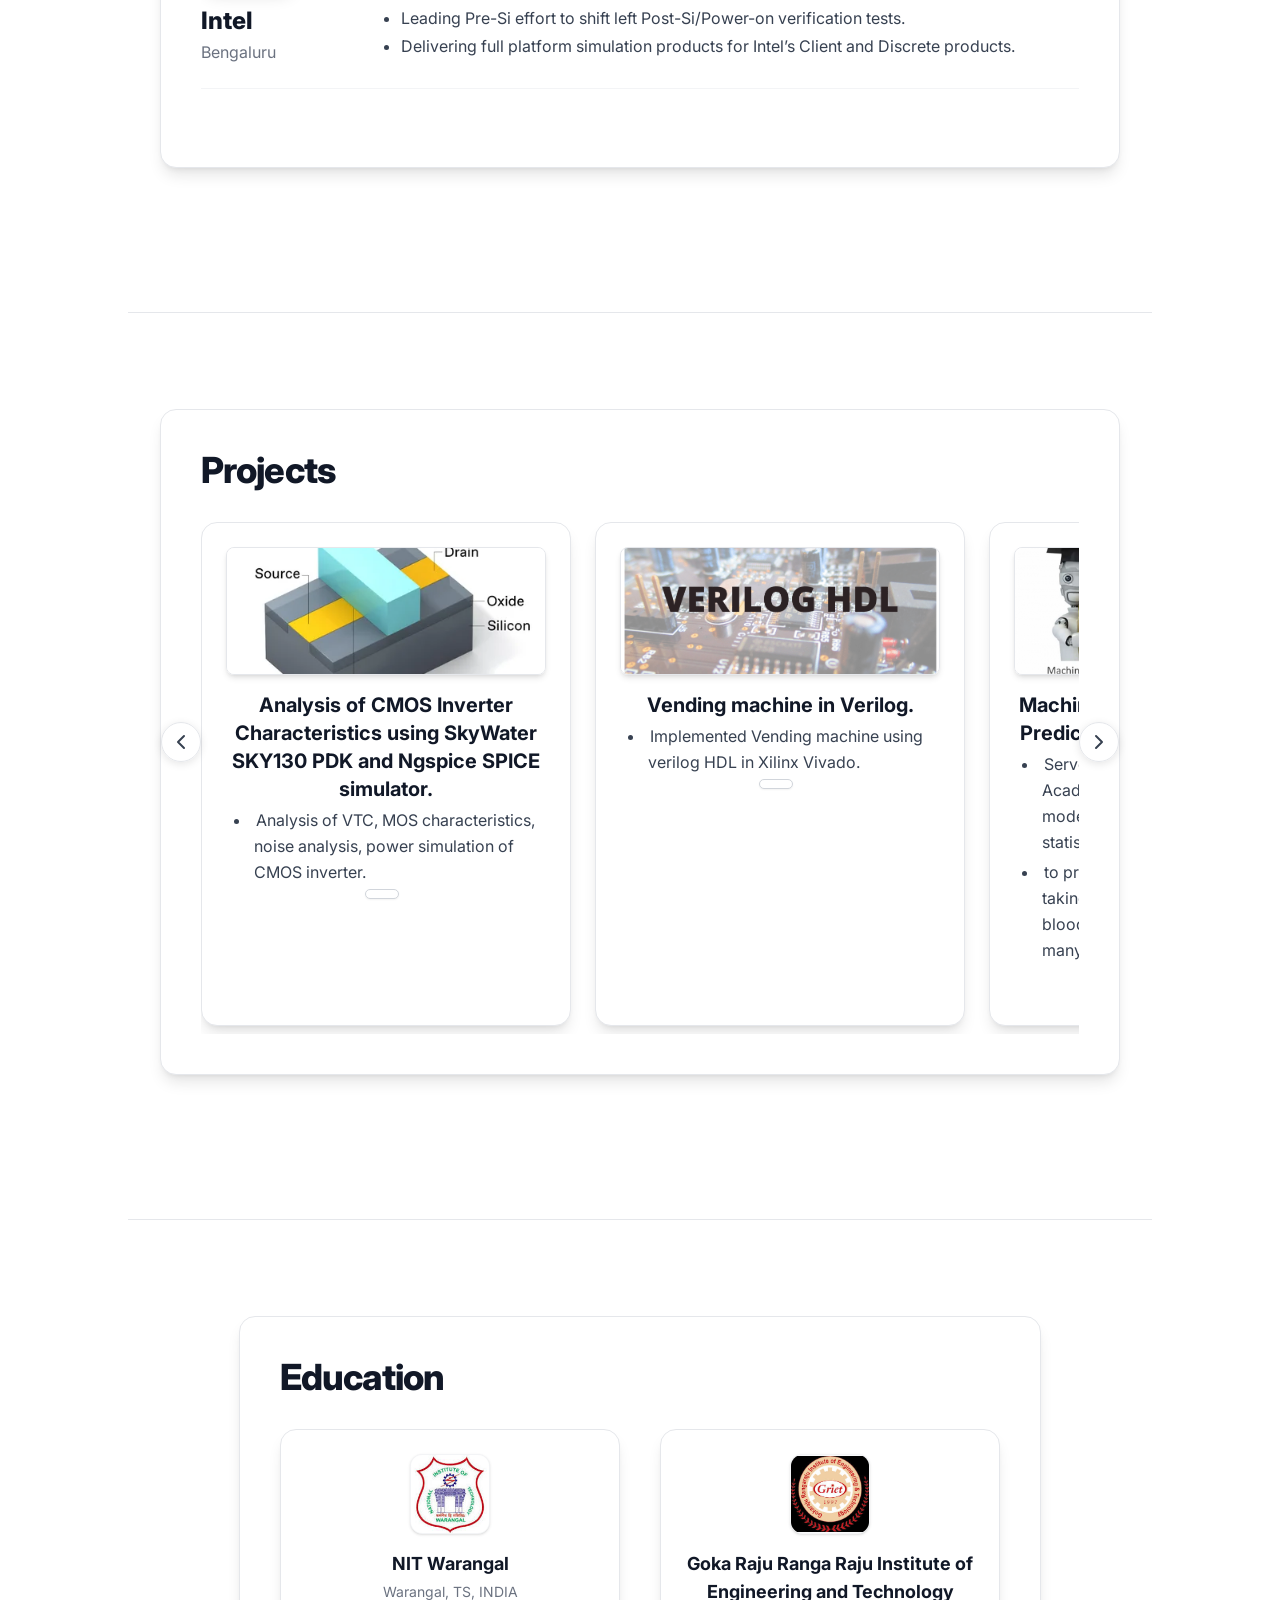
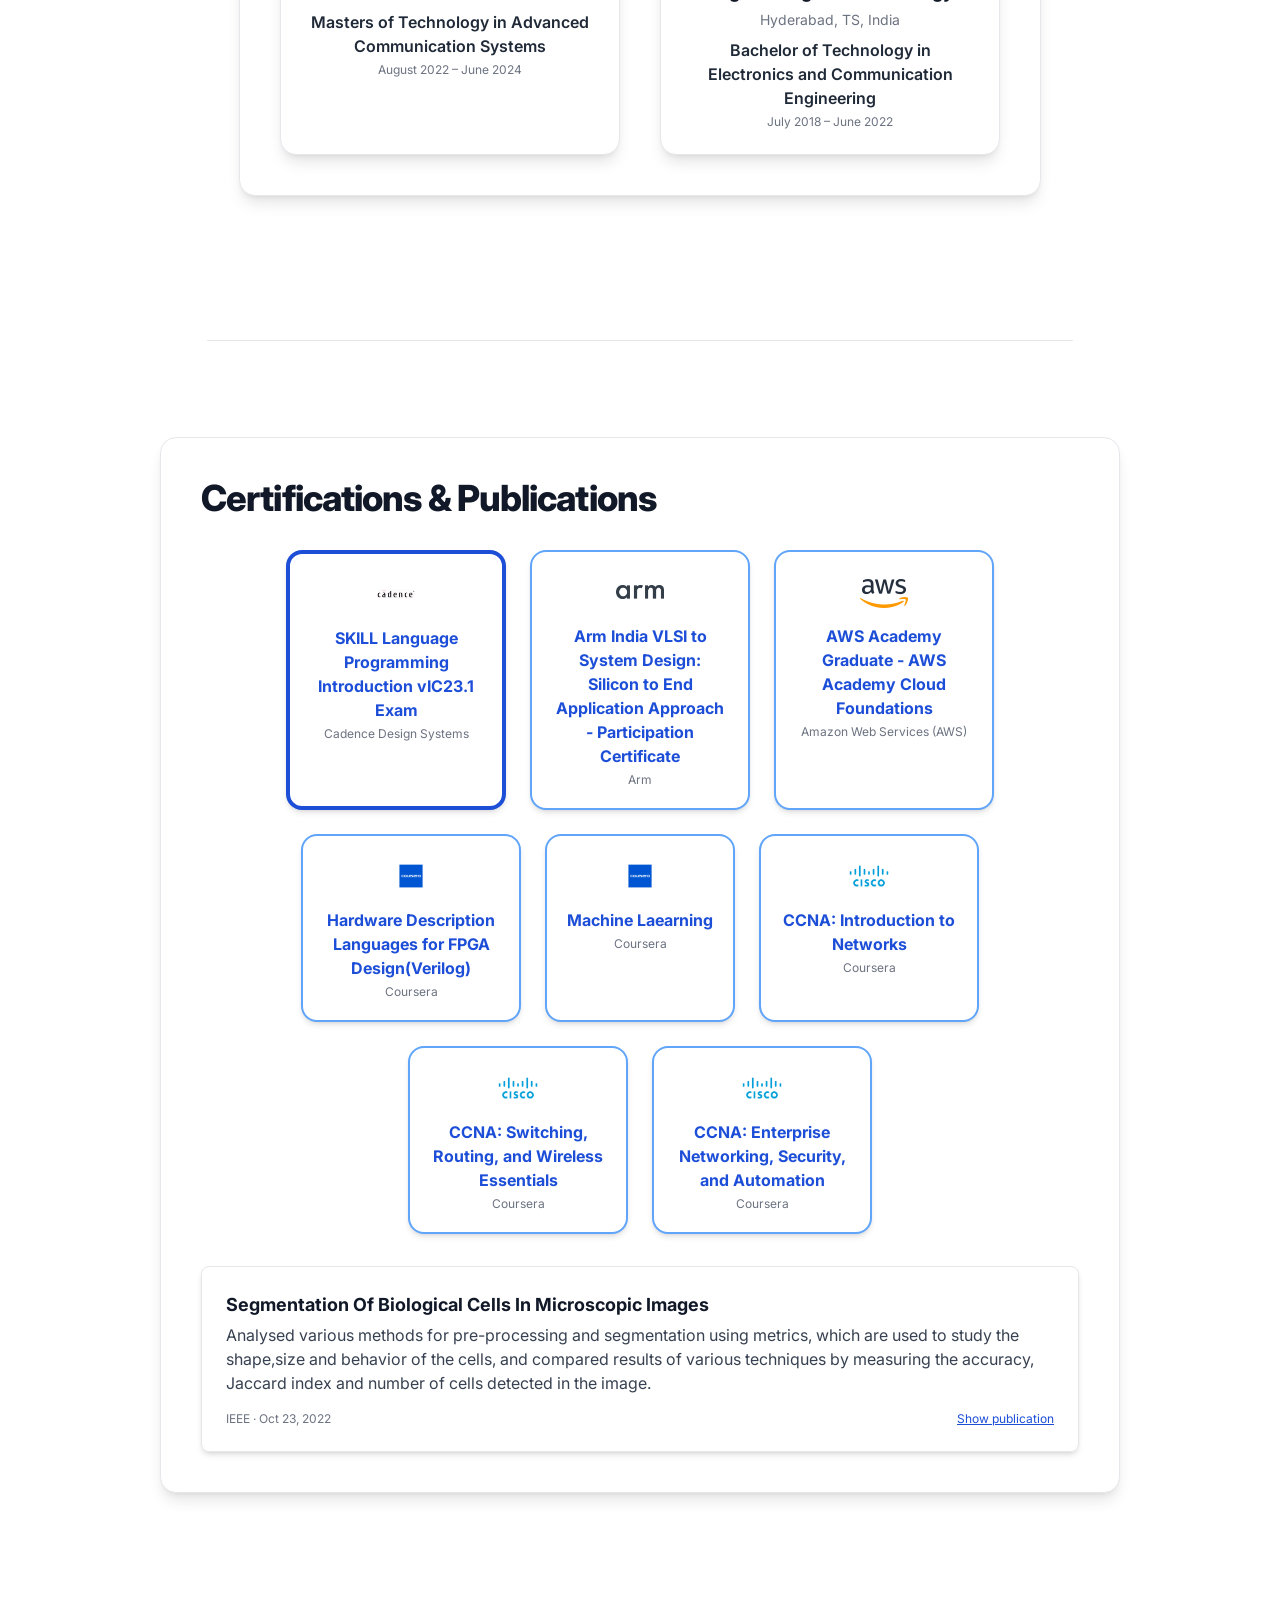
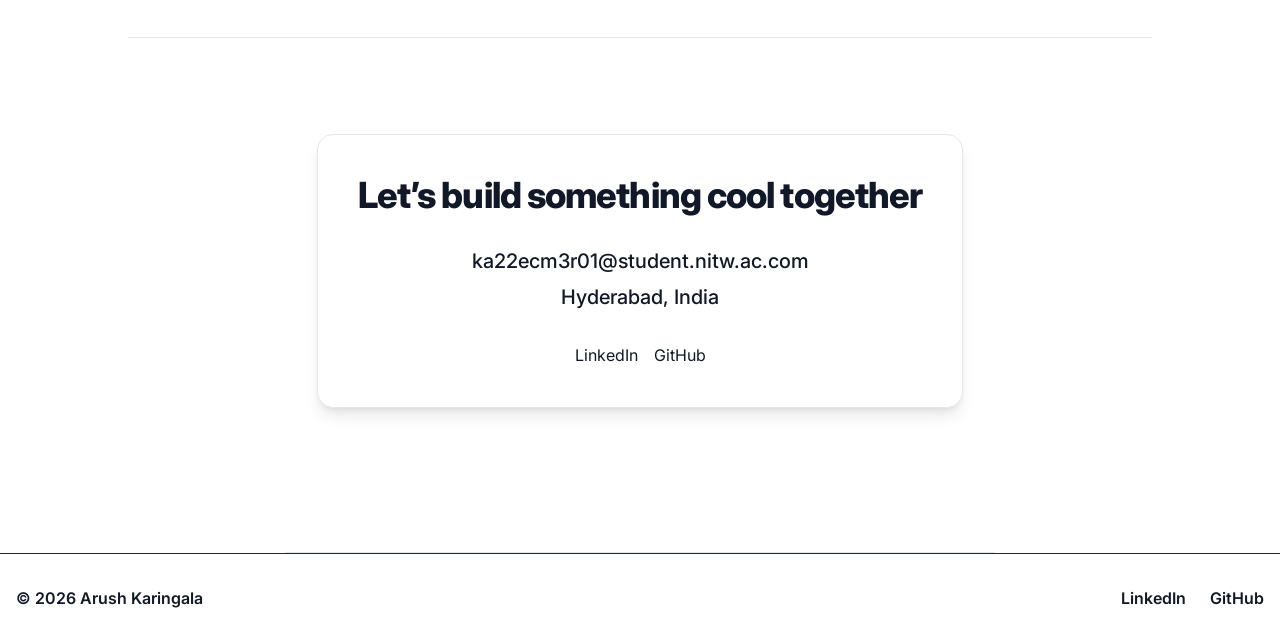
==== commit 41fd65e6: "Updates" ====
--- a/index.html
+++ b/index.html
@@ -10,7 +10,7 @@
     <link rel="preconnect" href="https://fonts.googleapis.com" />
     <link rel="preconnect" href="https://fonts.gstatic.com" crossorigin />
     <link href="https://fonts.googleapis.com/css2?family=Inter:wght@400;700&family=Poppins:wght@700&display=swap" rel="stylesheet" />
-    <script type="module" crossorigin src="/assets/index-BBy9771V.js"></script>
+    <script type="module" crossorigin src="/assets/index-_yB-6FE0.js"></script>
     <link rel="stylesheet" crossorigin href="/assets/index-C01DCduV.css">
   </head>
   <body class="bg-gradient-glass">
